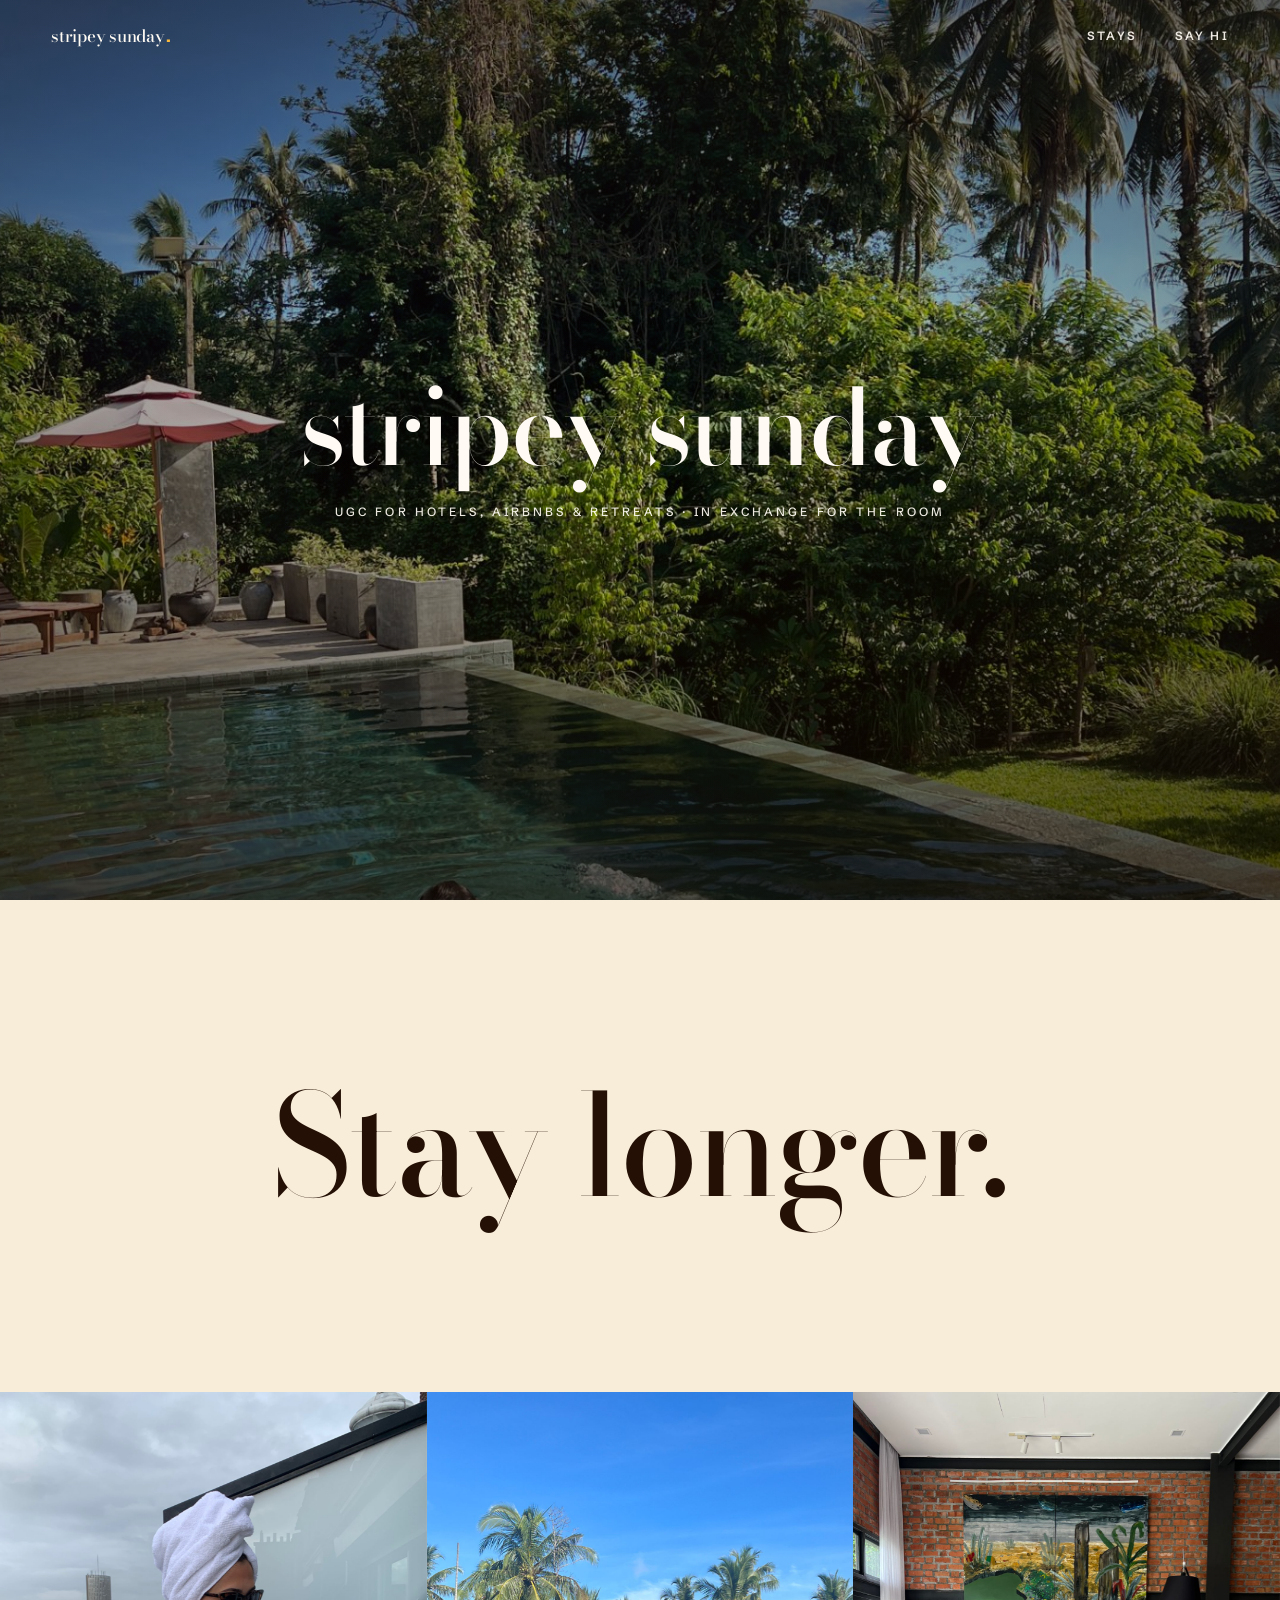
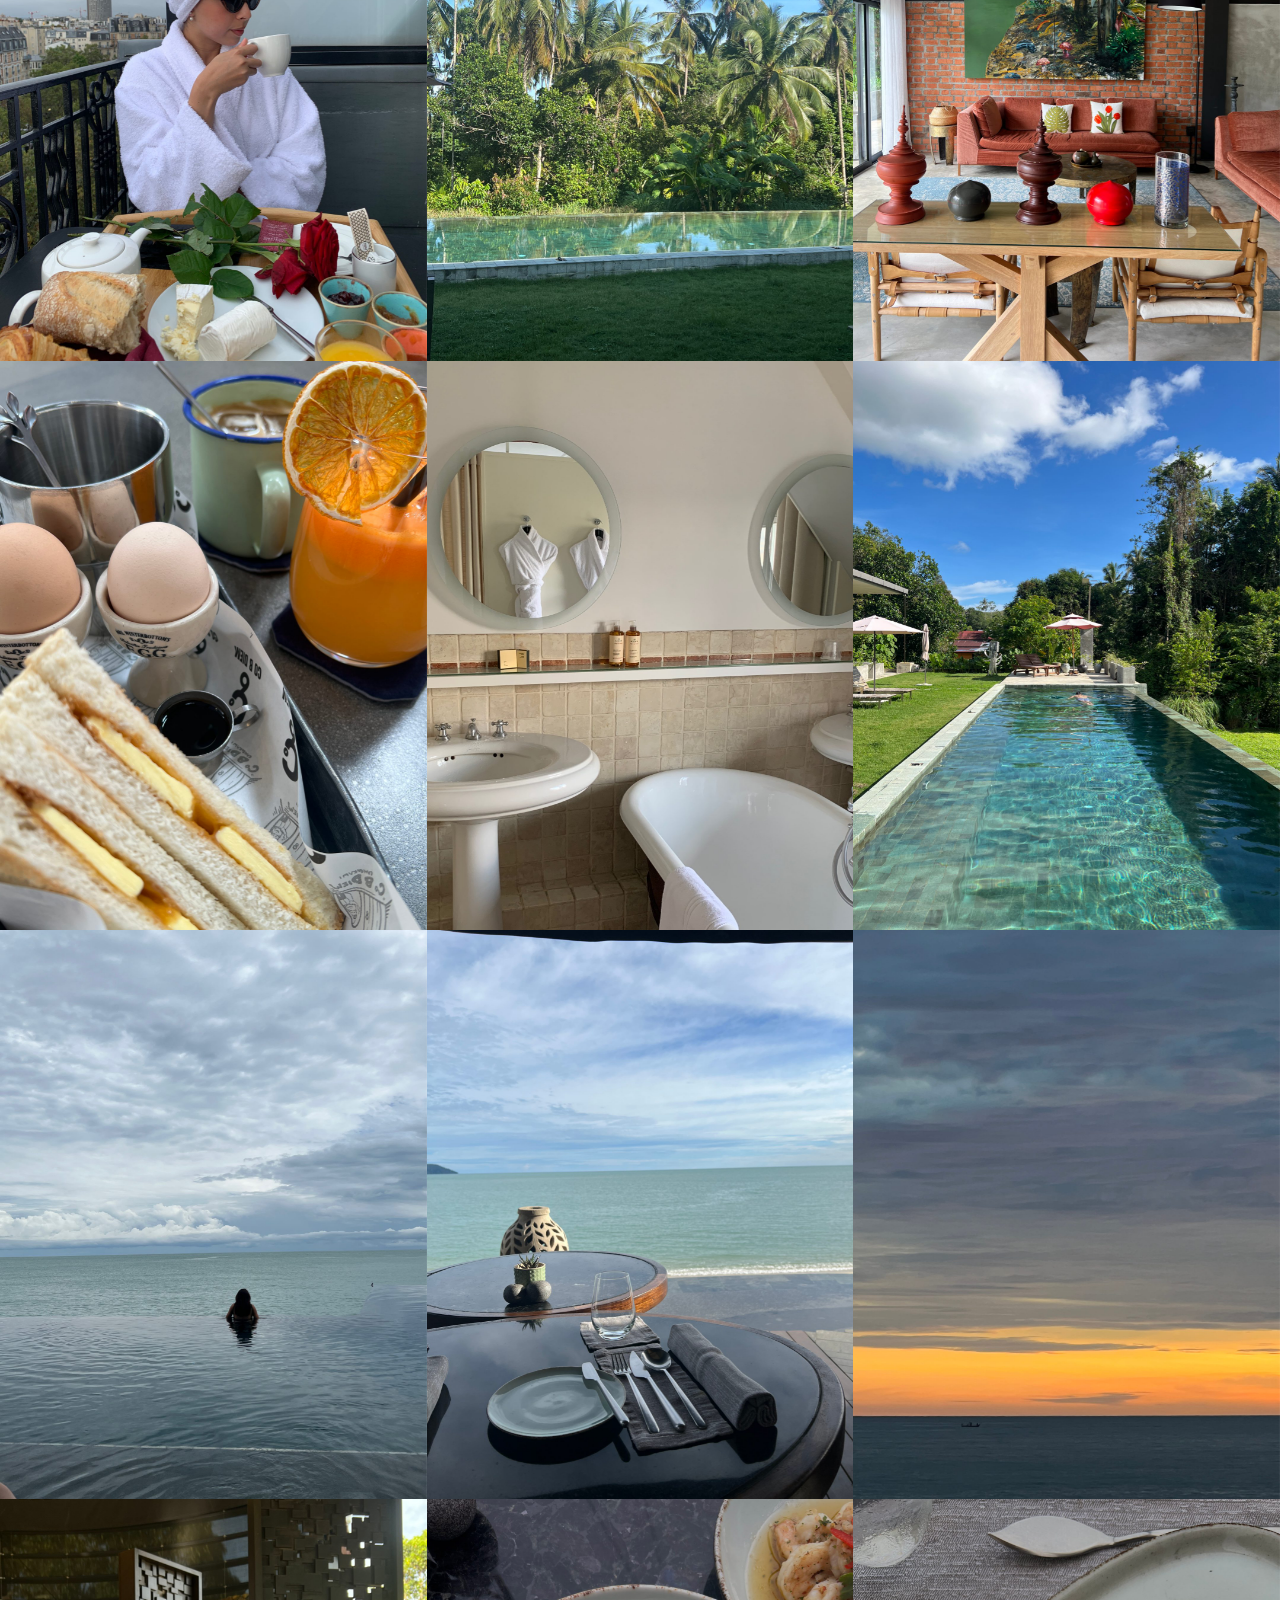
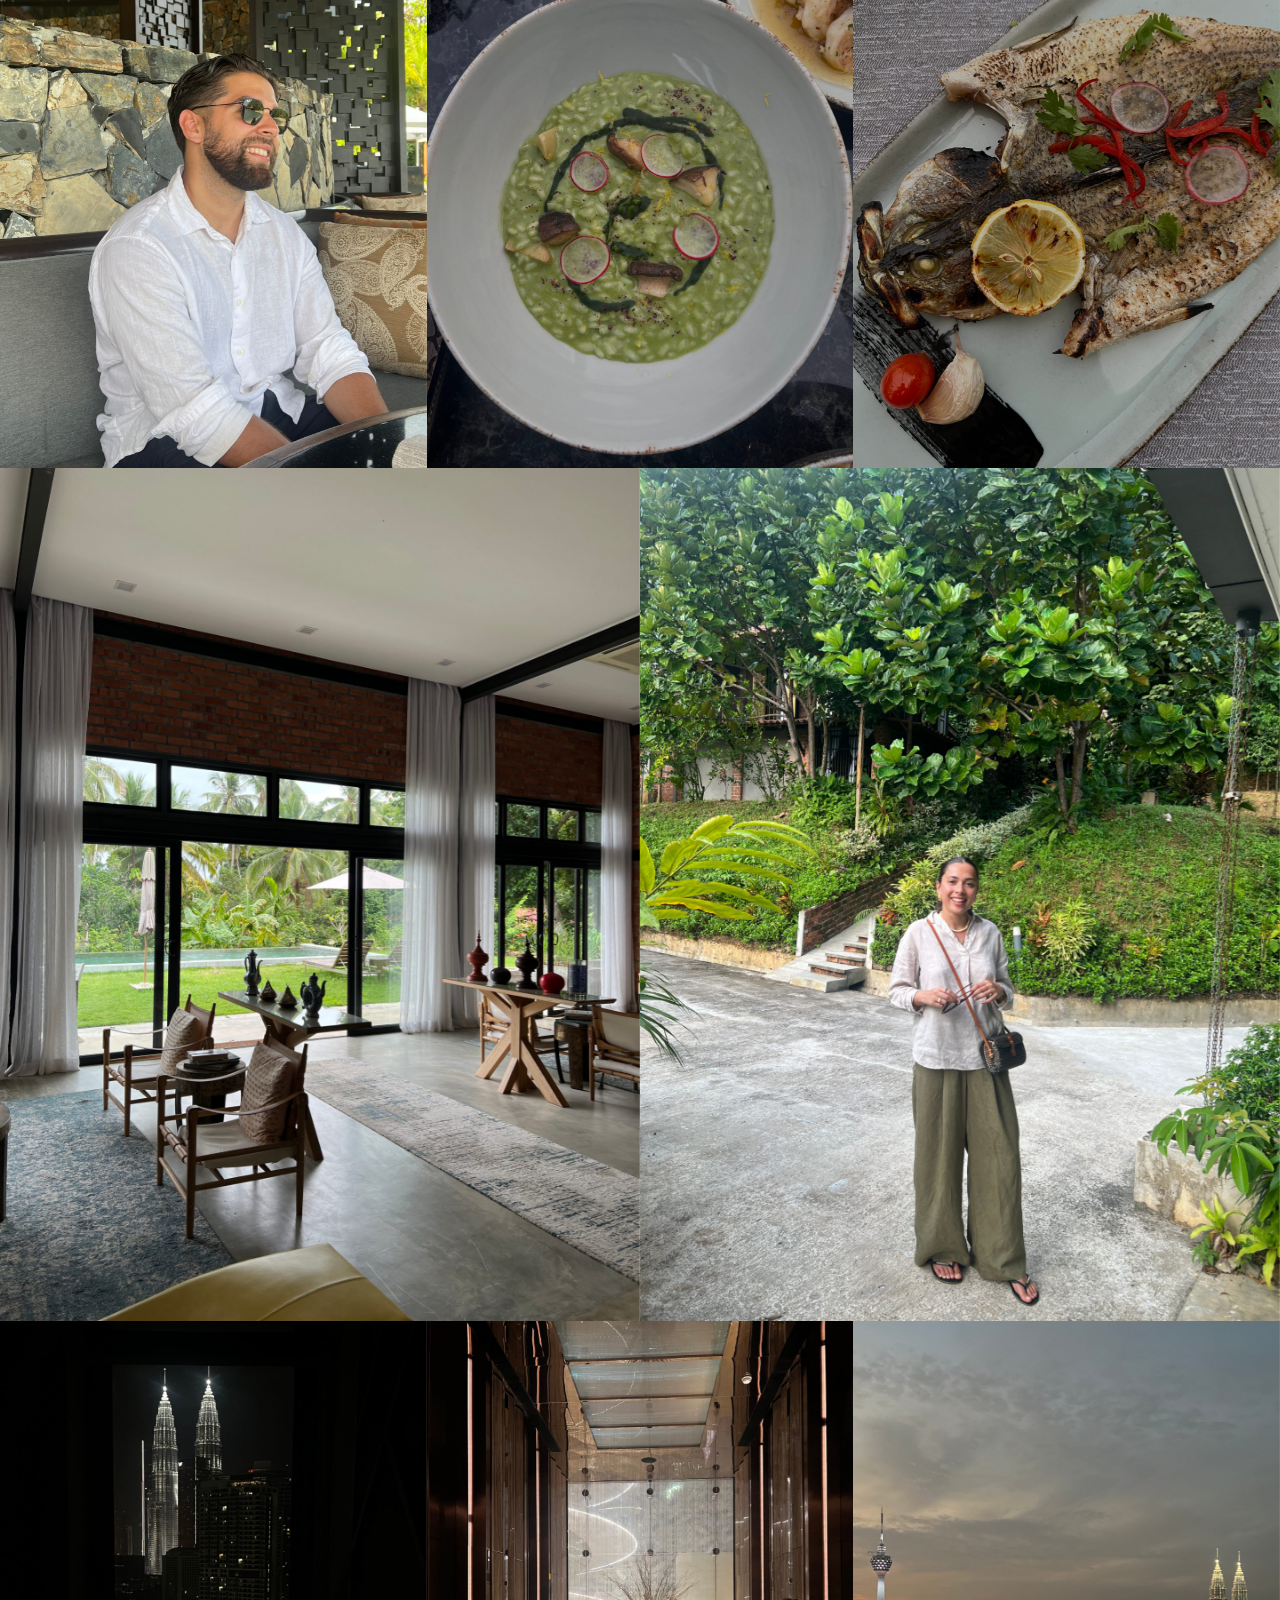
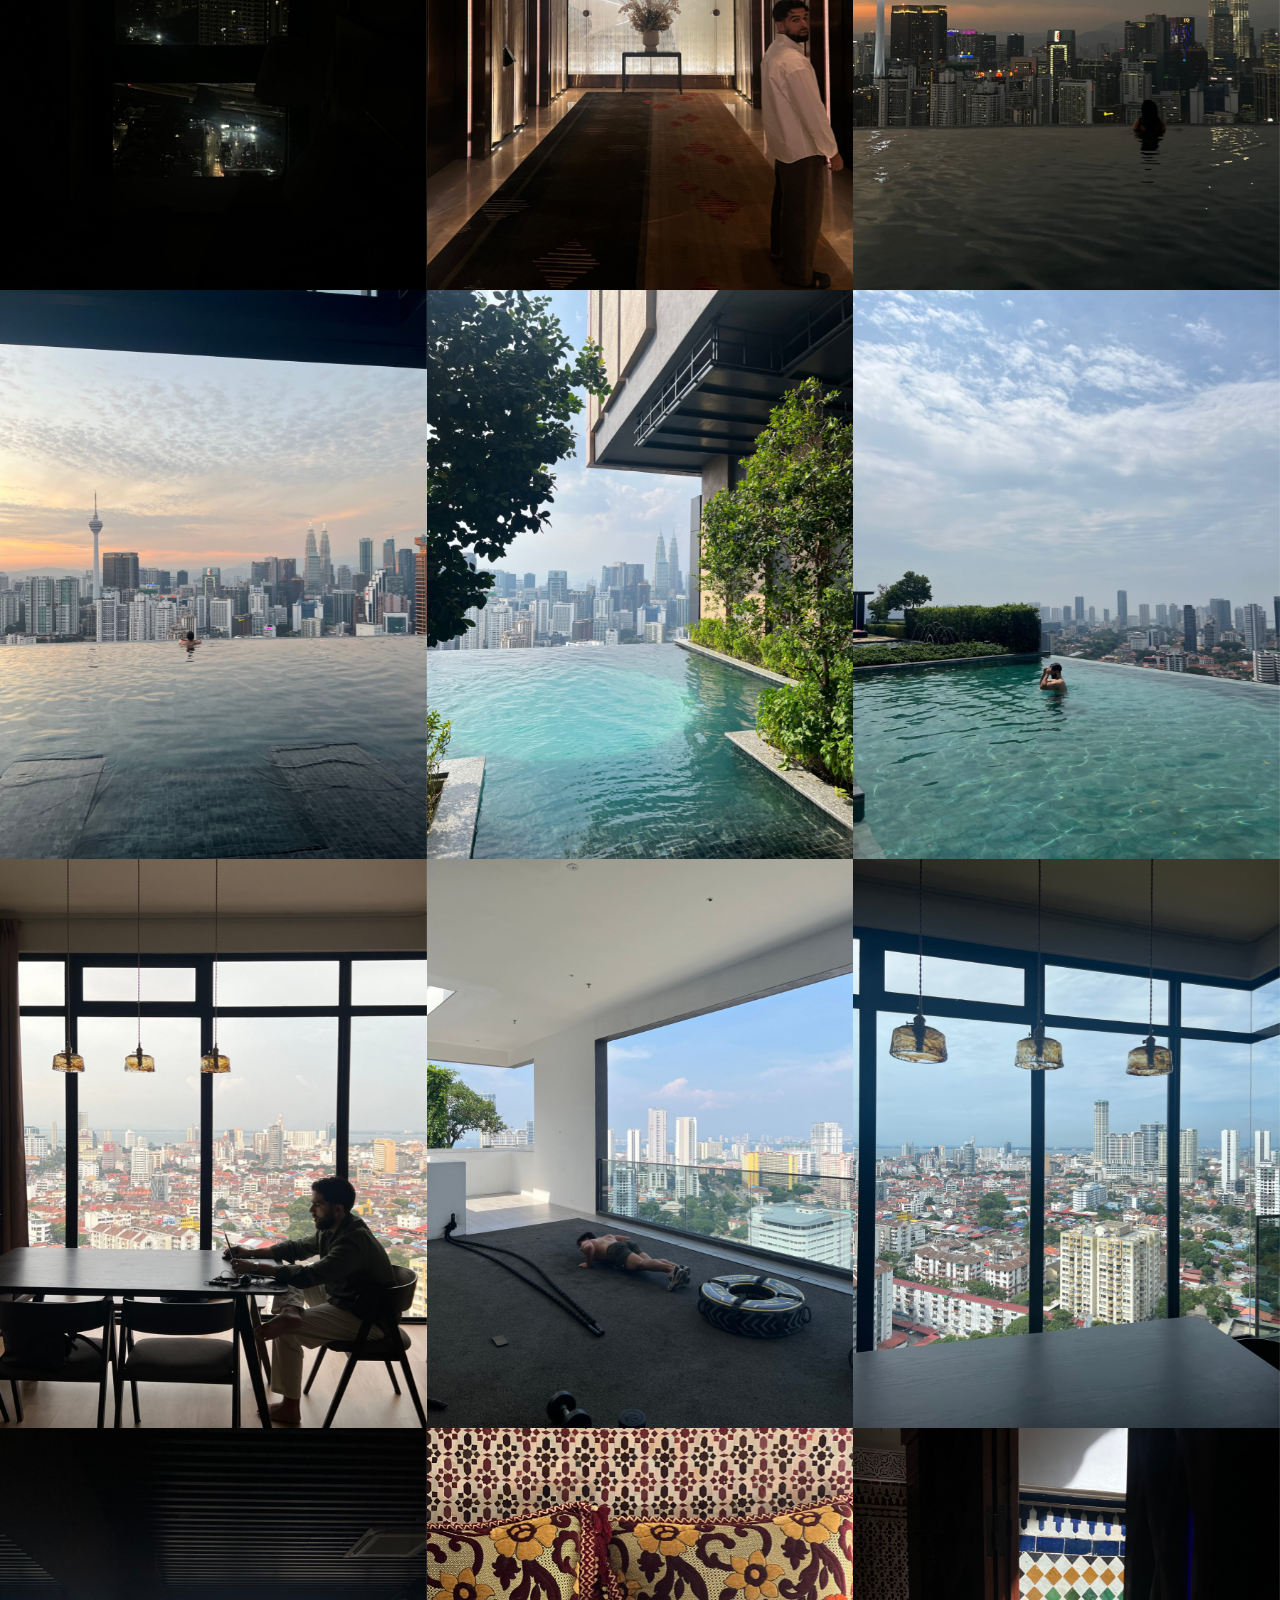
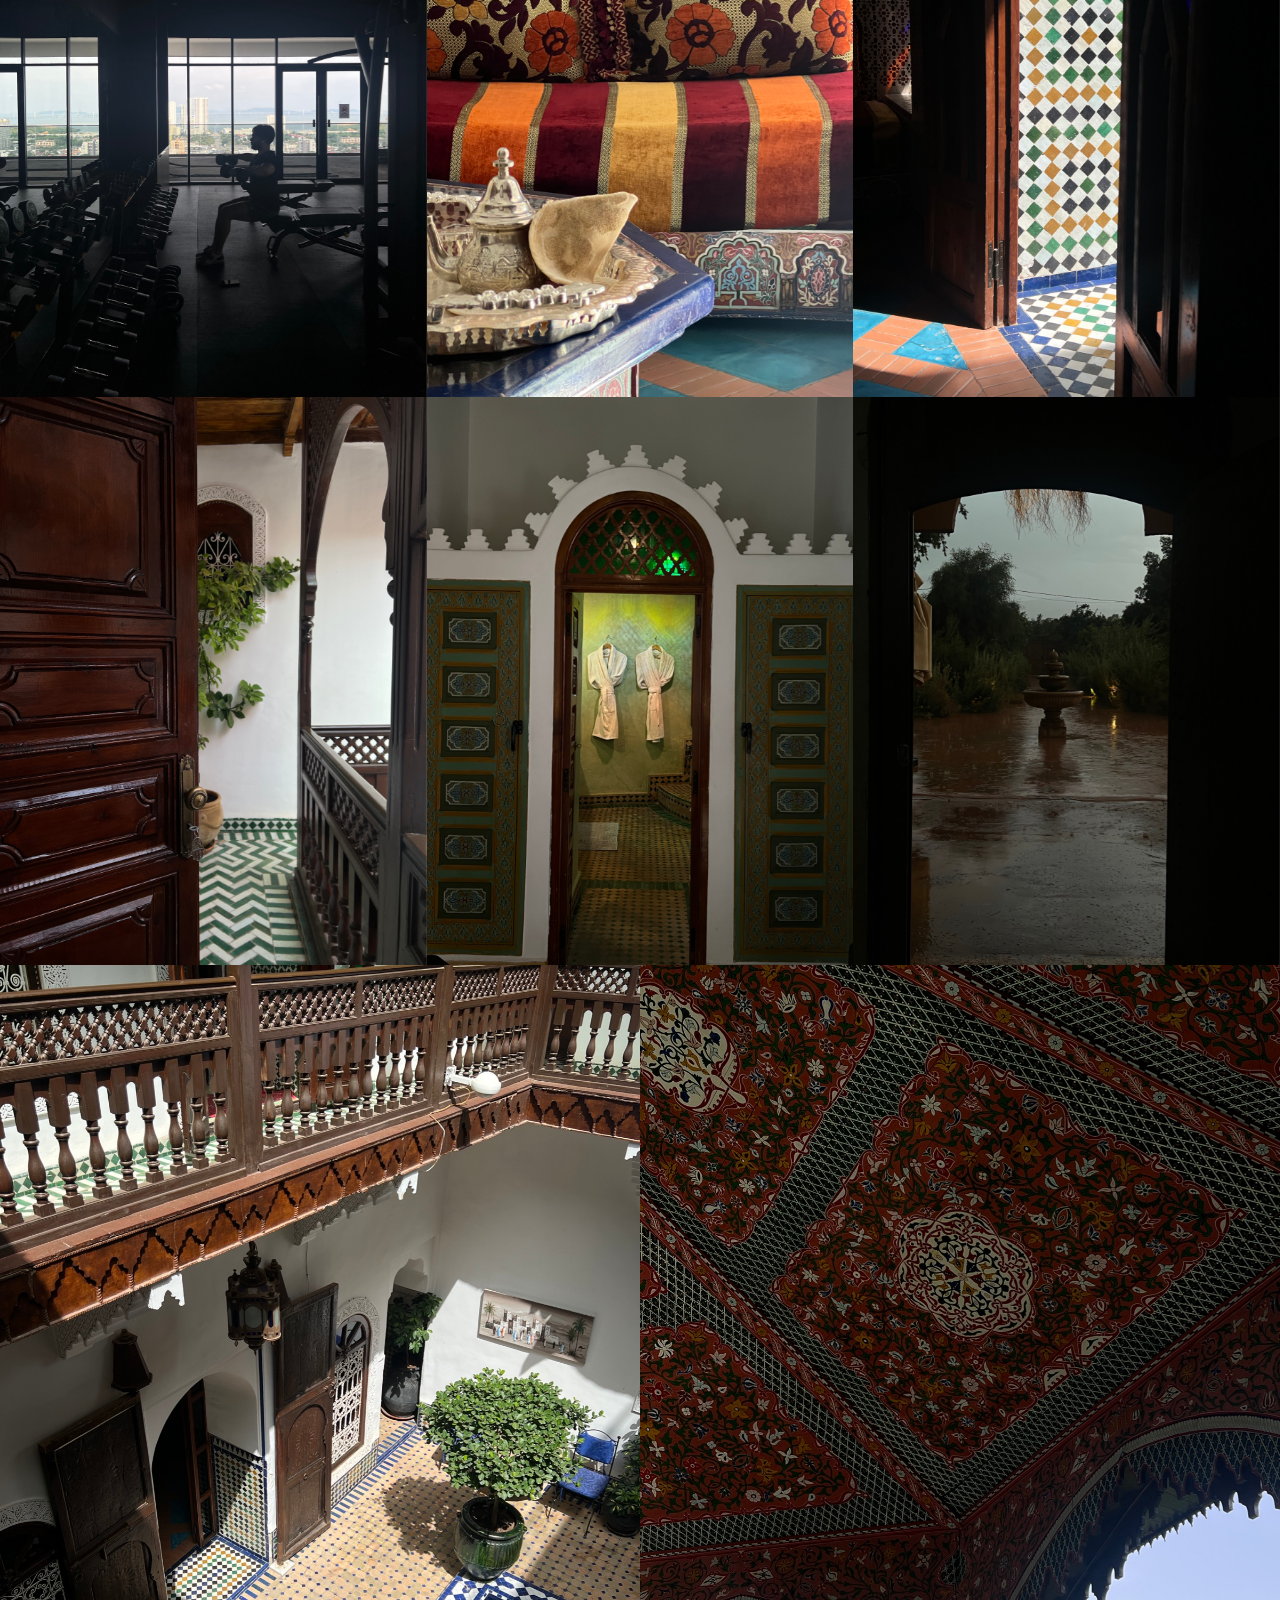
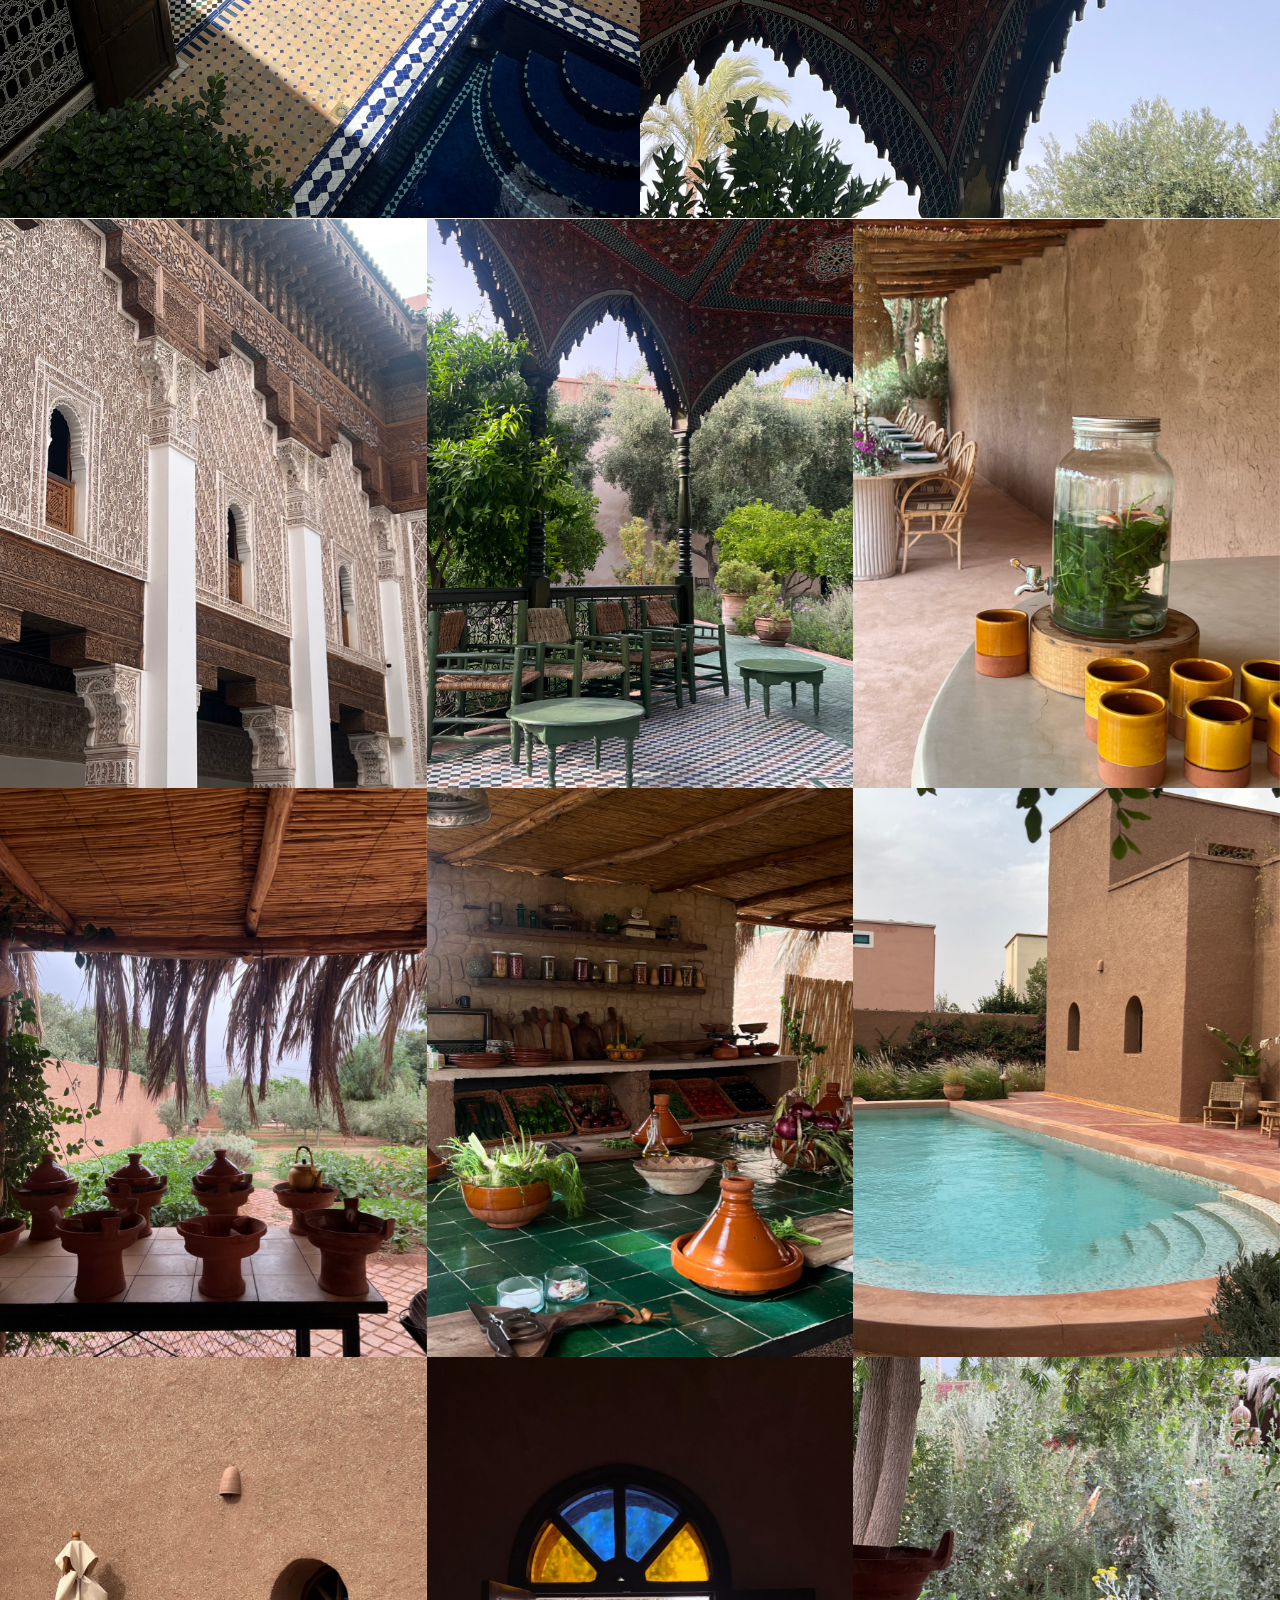
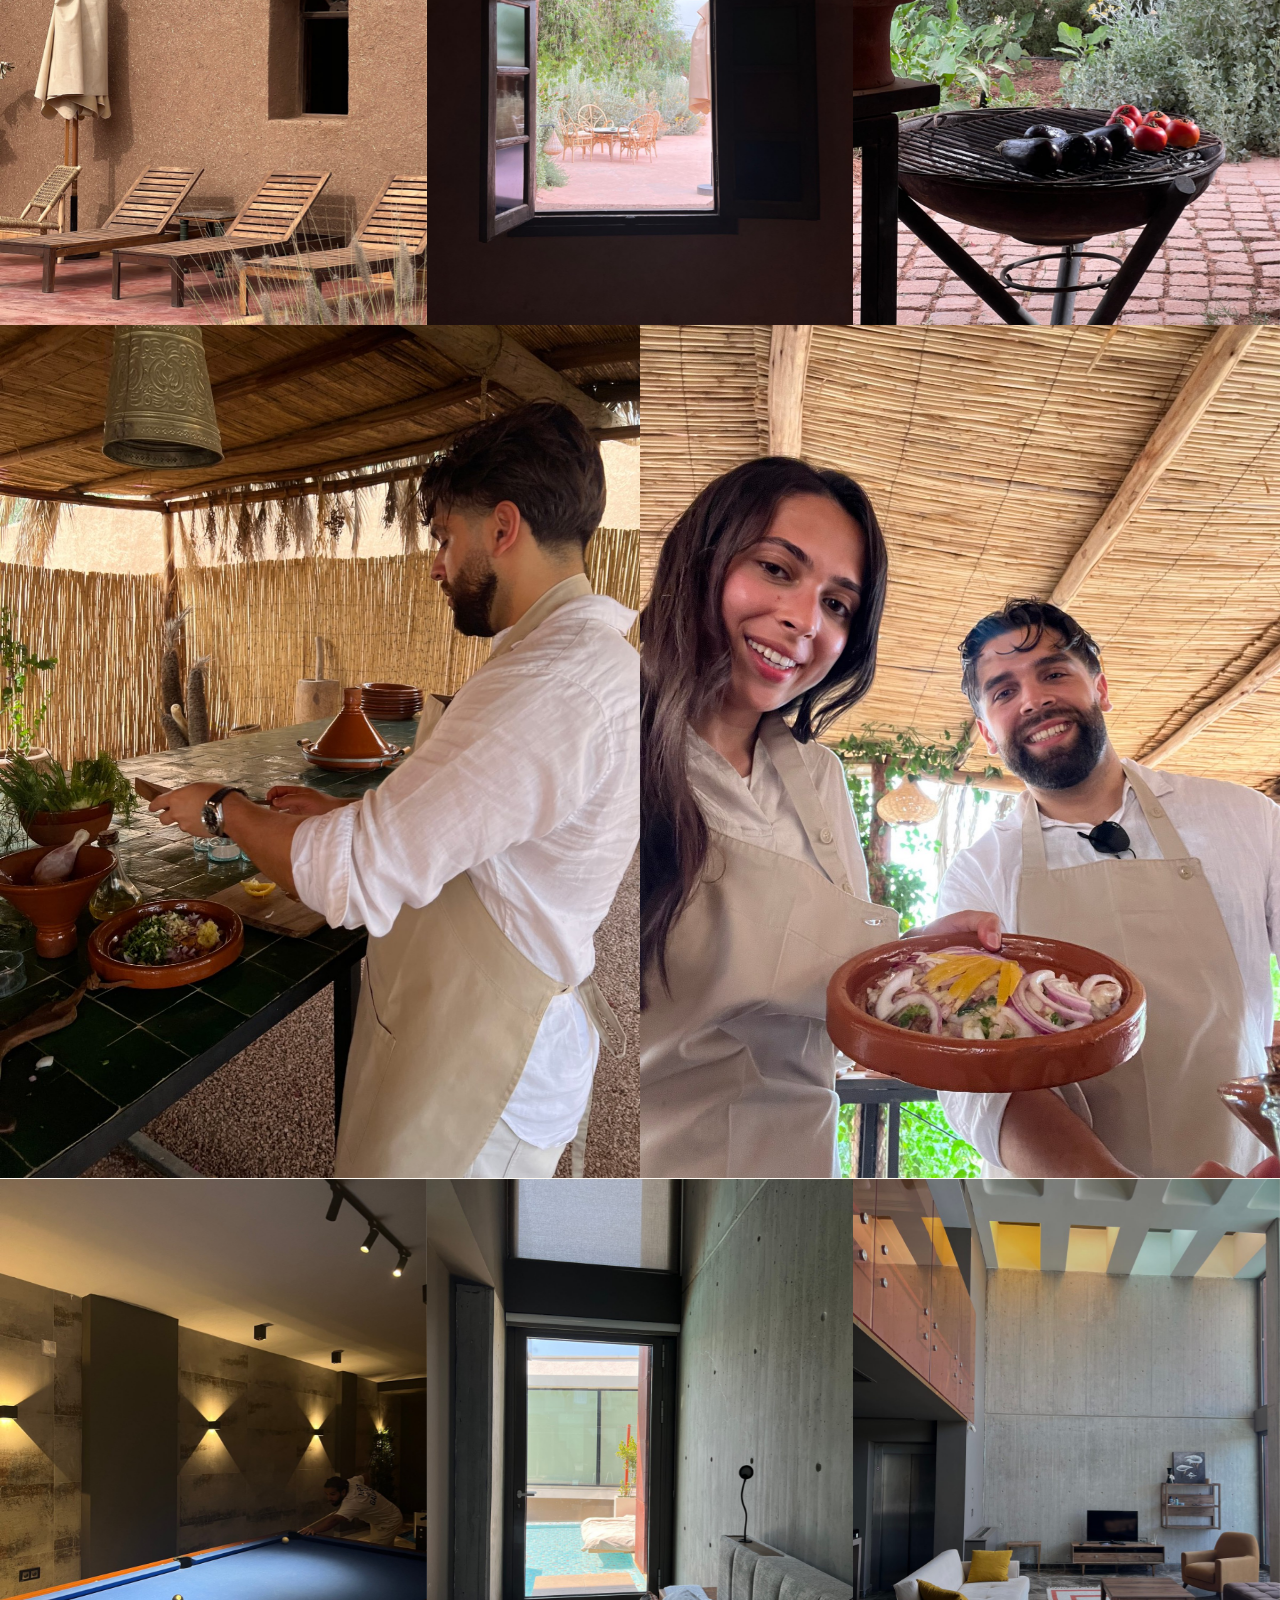
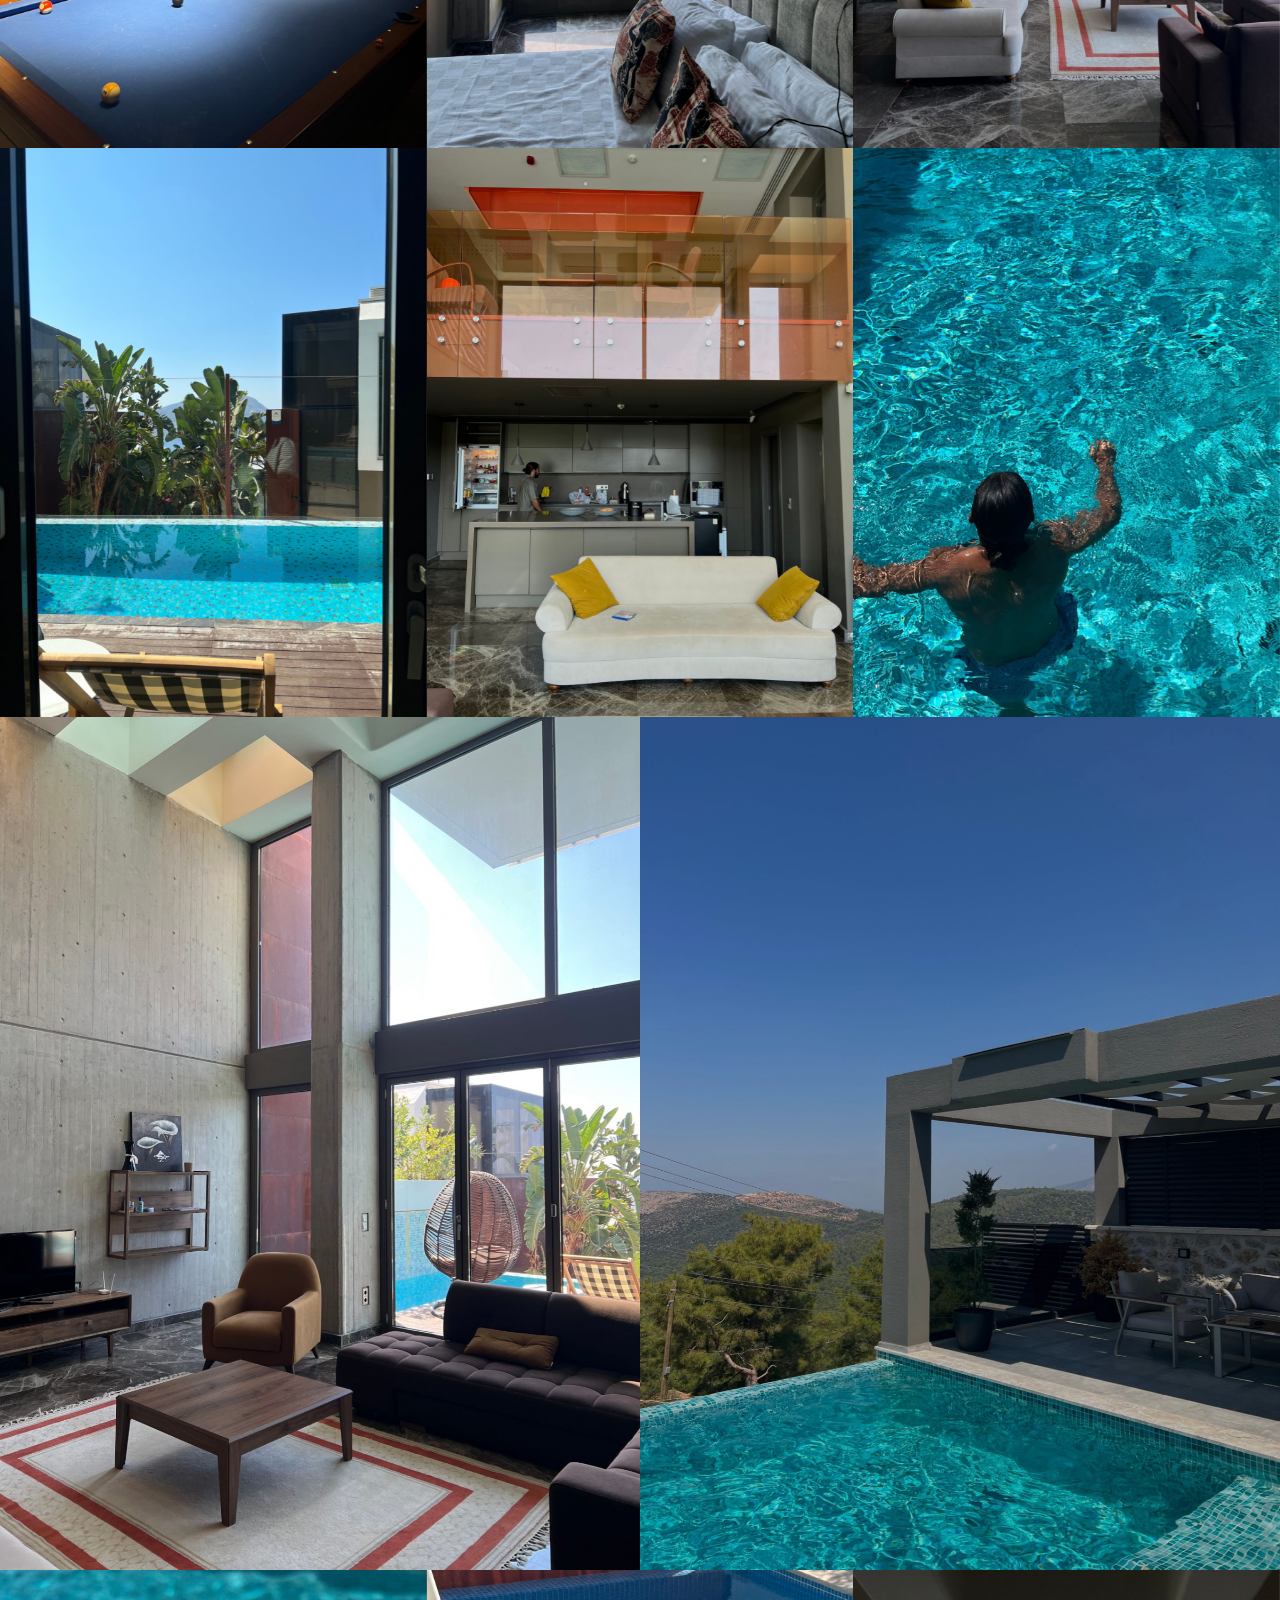
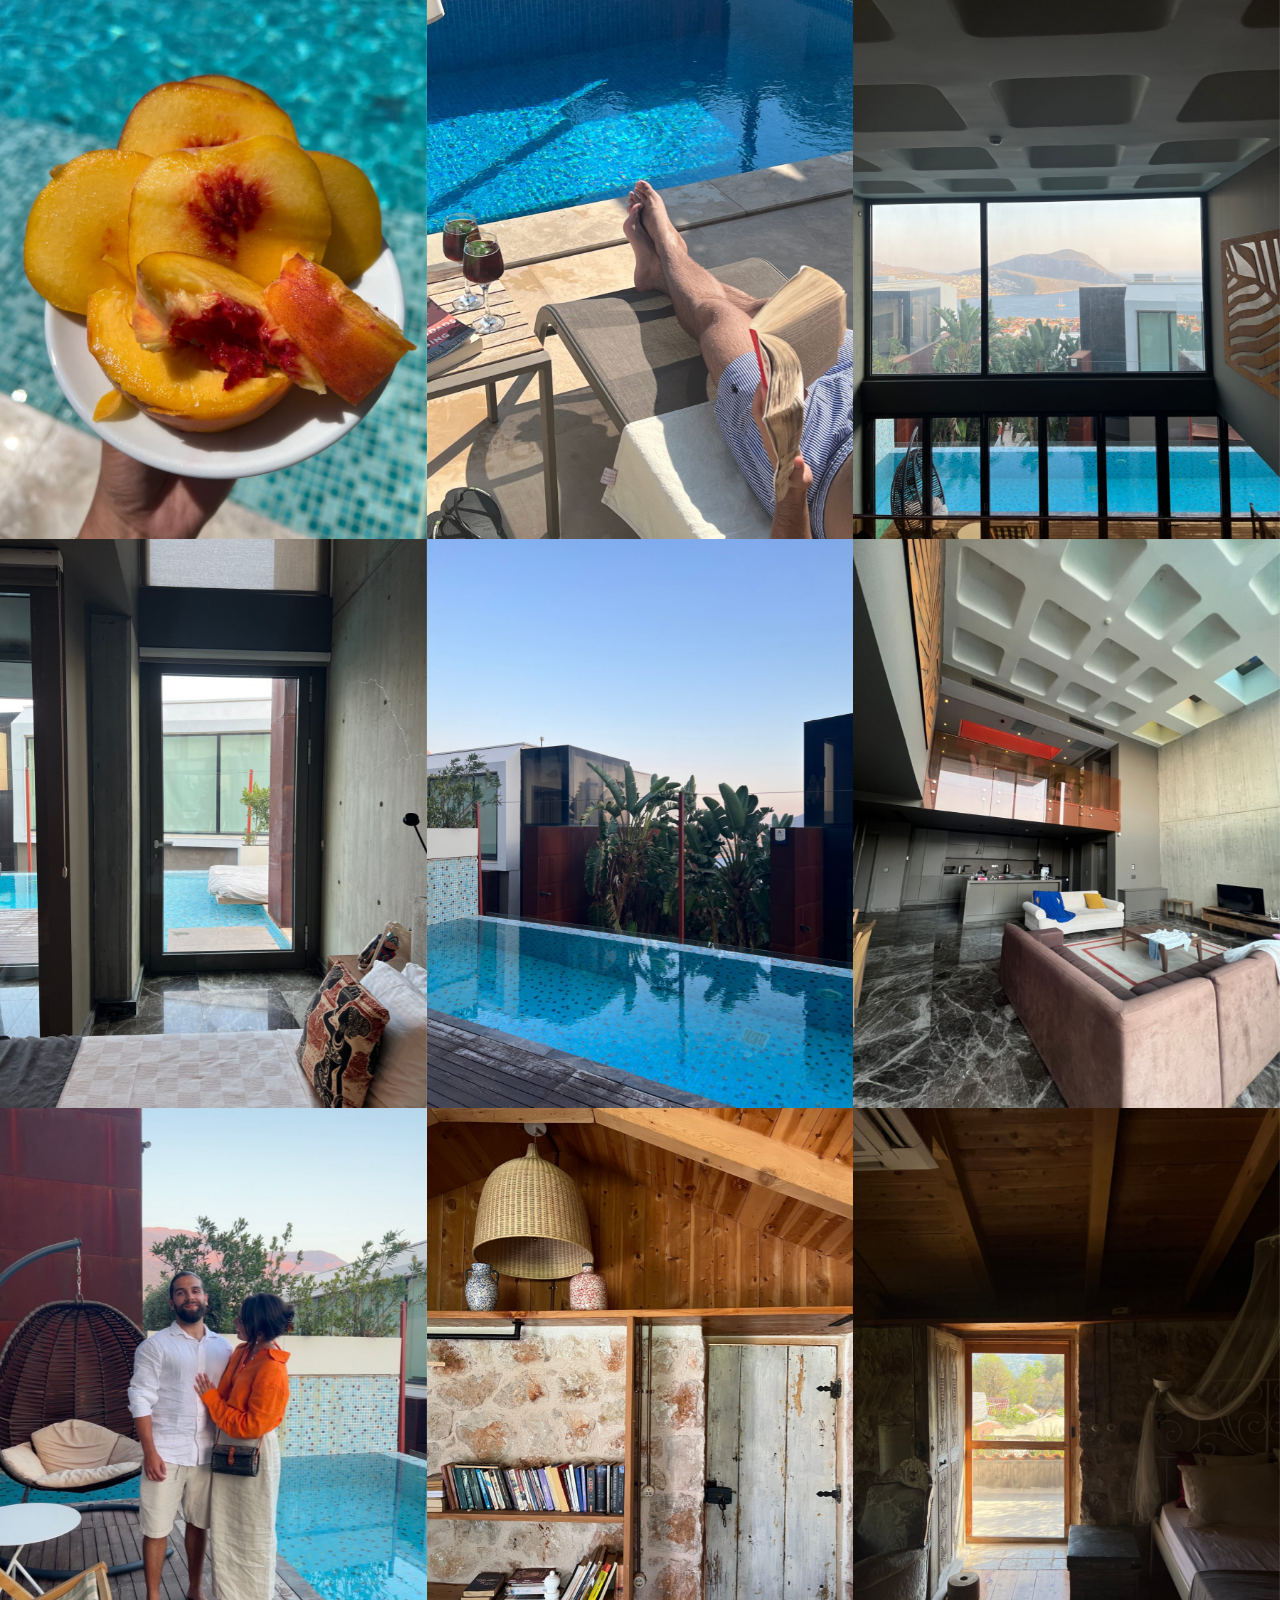
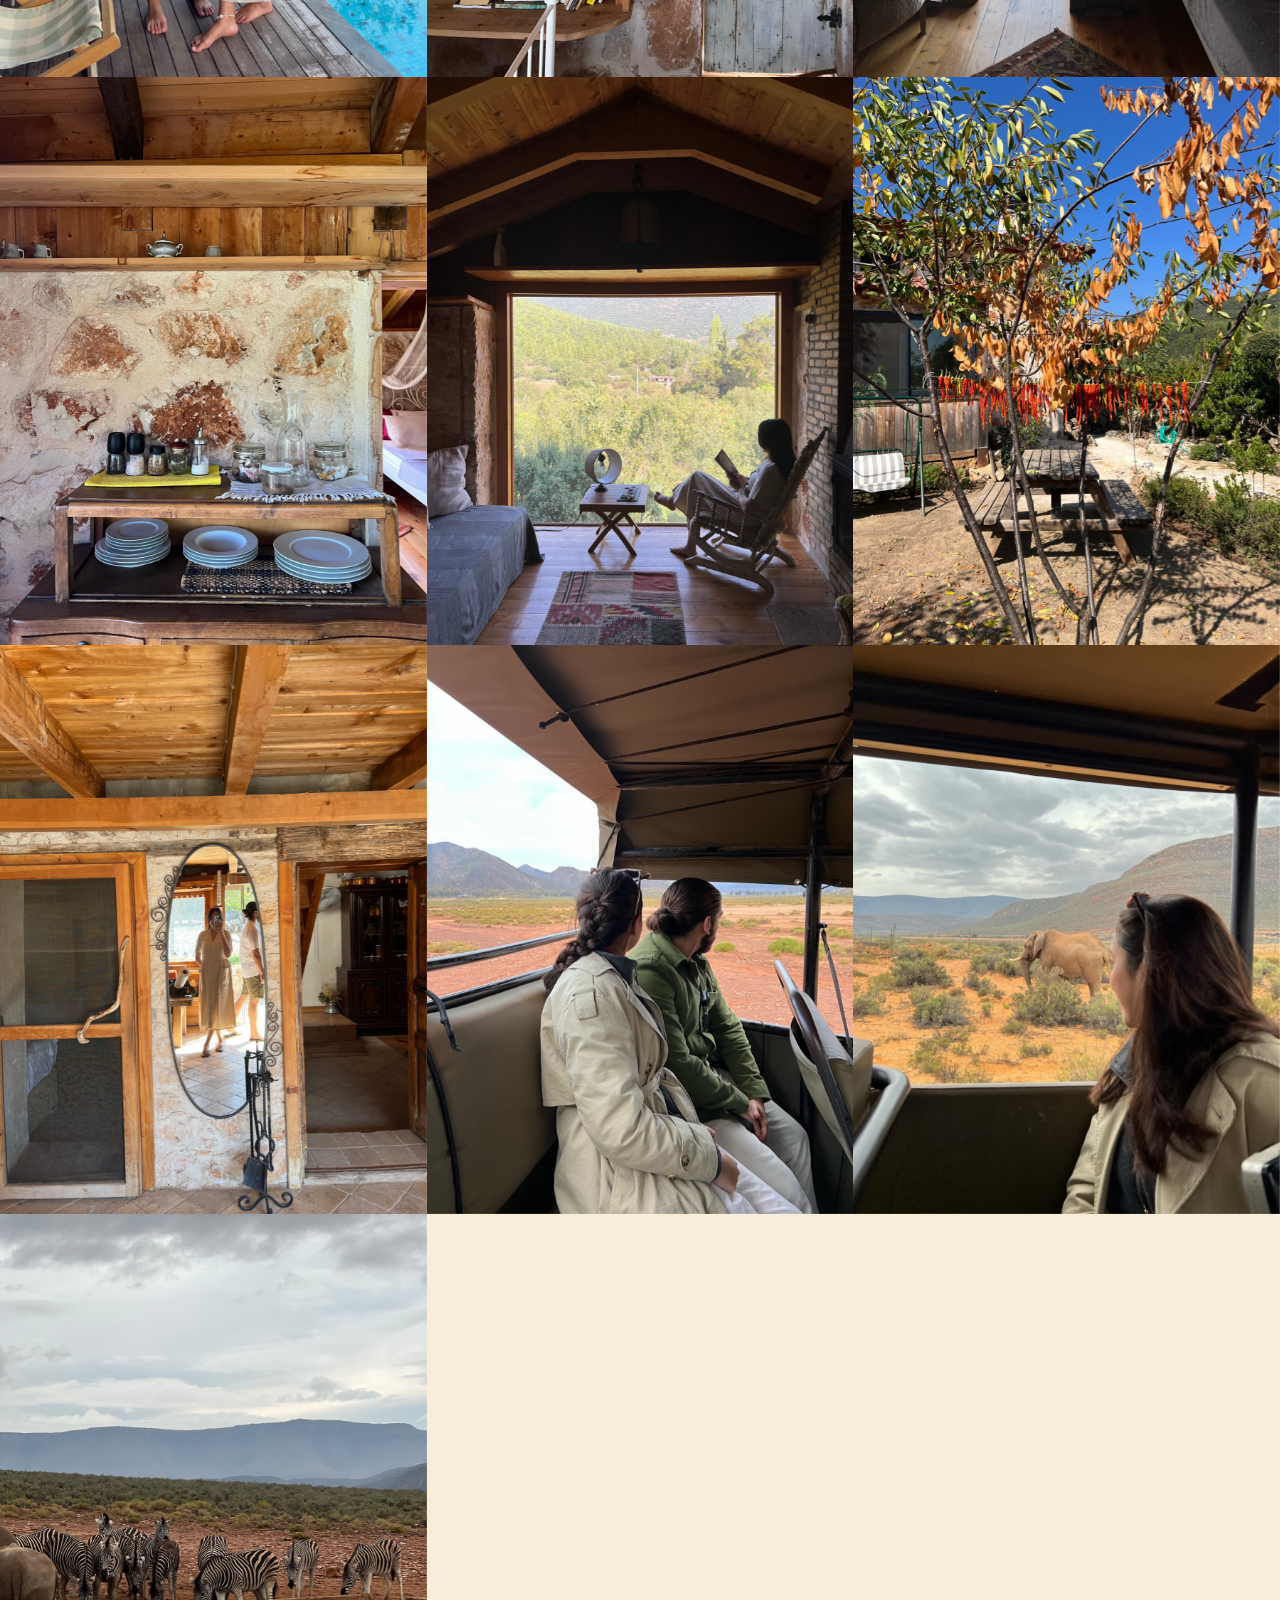
==== index.html @ 53d336e9 "Fix grid gaps: reorder mar-rain and ant-swim so featured pairs sit cleanly" ====
<!doctype html>
<html lang="en">
  <head>
    <meta charset="utf-8" />
    <meta name="viewport" content="width=device-width, initial-scale=1, viewport-fit=cover" />
    <title>stripey sunday — ugc for stays, in exchange for the room</title>
    <meta
      name="description"
      content="Stripey Sunday is a two-person content studio trading frames for stays. We travel slowly and photograph the places we sleep in — and a few of those properties have been kind enough to host us in exchange for the photos."
    />
    <meta name="theme-color" content="#f4e6c8" />

    <link rel="preconnect" href="https://fonts.googleapis.com" />
    <link rel="preconnect" href="https://fonts.gstatic.com" crossorigin />
    <link
      href="https://fonts.googleapis.com/css2?family=Bodoni+Moda:ital,opsz,wght@0,6..96,400..900;1,6..96,400..900&family=Big+Shoulders+Display:wght@700;800&family=Schibsted+Grotesk:wght@400;500;600;700&display=swap"
      rel="stylesheet"
    />

    <link rel="stylesheet" href="styles.css" />
  </head>
  <body>
    <!-- ─── Top navigation ─── -->
    <header class="nav" data-nav>
      <a class="nav__brand" href="#top" aria-label="stripey sunday — home">
        <span class="nav__mark">stripey sunday<span class="dot">.</span></span>
      </a>
      <nav class="nav__links" aria-label="Primary">
        <a href="#work">stays</a>
        <a href="#contact">say hi</a>
      </nav>
    </header>

    <!-- ─── Hero — full-bleed looping video, brand wordmark ─── -->
    <section class="hero" id="top">
      <video
        class="hero__image"
        src="assets/hero.mp4"
        autoplay
        muted
        loop
        playsinline
        preload="auto"
        poster="mockups/images/hero-source.jpg"
        aria-hidden="true"
      ></video>
      <div class="hero__veil" aria-hidden="true"></div>

      <div class="hero__inner">
        <h1 class="hero__wordmark">stripey sunday</h1>
        <p class="hero__tag">ugc for hotels, airbnbs &amp; retreats · in exchange for the room</p>
      </div>
    </section>

    <!-- ─── The statement — one bold line ─── -->
    <section class="statement" id="statement">
      <h2 class="statement__title">
        Stay longer.
      </h2>
    </section>

    <!-- ─── Stays — the photo grid (renders from photos.js) ─── -->
    <section class="work" id="work">
      <div class="grid" id="grid"><!-- populated by script.js from window.STRIPEY_PHOTOS --></div>
    </section>

    <!-- ─── Contact — the deep teal counterpoint ─── -->
    <section class="contact" id="contact">
      <div class="contact__inner">
        <p class="contact__word">stripey sunday<span class="dot">.</span></p>
        <a class="contact__email" href="mailto:hello@stripeysunday.studio">
          hello@stripeysunday.studio
        </a>
      </div>
    </section>

    <!-- ─── Footer ─── -->
    <footer class="foot">
      <div class="foot__inner">
        <span>stripey sunday <span class="dot">·</span> A small studio.</span>
        <span>© <span id="year">2025</span></span>
      </div>
    </footer>

    <script src="script.js?v=5" defer></script>
  </body>
</html>
---- styles.css ----
/* =========================================================================
   linger — ugc for hotels
   A sun-drenched, photo-led single page. Six elements, four colours.
   Palette: buttercream paper, soft cream, deep coral, mustard sun, warm ink.
   Type:   Pinyon Script (wordmark) · Big Shoulders Display (display) ·
           Schibsted Grotesk (UI).
   ========================================================================= */

*,
*::before,
*::after {
  box-sizing: border-box;
}

html {
  -webkit-text-size-adjust: 100%;
  -webkit-font-smoothing: antialiased;
  -moz-osx-font-smoothing: grayscale;
  scroll-behavior: smooth;
}

body {
  margin: 0;
  padding: 0;
  font-family: var(--sans);
  font-size: 16px;
  line-height: 1.55;
  color: var(--ink);
  background: var(--paper);
  text-rendering: optimizeLegibility;
  overflow-x: hidden;
}

img {
  display: block;
  max-width: 100%;
  height: auto;
}

a {
  color: inherit;
  text-decoration: none;
}

::selection {
  background: var(--coral);
  color: var(--cream);
}

/* ─── Tokens ─── */
:root {
  --paper:   oklch(95% 0.030 85);   /* buttercream page */
  --cream:   oklch(99% 0.010 85);   /* soft white */
  --coral:   oklch(63% 0.200 28);   /* deep coral — summer pop */
  --teal:    oklch(36% 0.075 205);   /* deep sea-teal — winter counterpoint */
  --sun:     oklch(82% 0.150 80);   /* mustard sun */
  --ink:     oklch(20% 0.040 50);   /* warm near-black */
  --ink-2:   oklch(42% 0.025 55);   /* soft body */
  --rule:    oklch(82% 0.030 75);   /* hairline */

  --brand:   "Bodoni Moda", "Bodoni 72", "Didot", "Times New Roman", serif;
  --display: "Big Shoulders Display", "Impact", "Haettenschweiler", sans-serif;
  --sans:    "Schibsted Grotesk", -apple-system, BlinkMacSystemFont, "Segoe UI", sans-serif;

  --gutter:  clamp(20px, 4vw, 56px);

  --ease-out:   cubic-bezier(0.22, 1, 0.36, 1);
  --ease-quint: cubic-bezier(0.83, 0, 0.17, 1);
}

/* ─── Nav ─── */
.nav {
  position: fixed;
  top: 0;
  left: 0;
  right: 0;
  z-index: 50;
  display: flex;
  align-items: center;
  justify-content: space-between;
  padding: 24px var(--gutter);
  color: var(--cream);
  transition: background 320ms var(--ease-out), padding 320ms var(--ease-out),
    color 320ms var(--ease-out);
}

.nav.is-condensed {
  background: var(--paper);
  color: var(--ink);
  padding: 16px var(--gutter);
}

.nav__mark {
  font-family: var(--brand);
  font-weight: 500;
  font-style: normal;
  font-size: 17px;
  line-height: 1;
  letter-spacing: -0.015em;
  color: var(--cream);
  transition: color 320ms var(--ease-out);
}

.nav__mark .dot {
  color: var(--sun);
  font-family: var(--display);
  font-weight: 800;
  font-size: 20px;
  margin-left: 1px;
}

.nav.is-condensed .nav__mark {
  color: var(--coral);
}

.nav__links {
  display: flex;
  align-items: center;
  gap: clamp(22px, 3vw, 38px);
}

.nav__links a {
  position: relative;
  font-size: 12px;
  font-weight: 600;
  letter-spacing: 0.18em;
  text-transform: uppercase;
  color: inherit;
  opacity: 0.92;
  transition: color 200ms var(--ease-out);
}

.nav__links a::after {
  content: "";
  position: absolute;
  left: 0;
  right: 0;
  bottom: -6px;
  height: 2px;
  background: currentColor;
  transform: scaleX(0);
  transform-origin: left center;
  transition: transform 320ms var(--ease-quint);
}

.nav__links a:hover {
  color: var(--coral);
}

.nav.is-condensed .nav__links a:hover {
  color: var(--coral);
}

.nav__links a:hover::after {
  transform: scaleX(1);
}

/* ─── Hero ─── */
.hero {
  position: relative;
  height: 100vh;
  min-height: 600px;
  max-height: 1000px;
  overflow: hidden;
  display: flex;
  align-items: center;
  justify-content: center;
  color: var(--cream);
}

.hero__image {
  position: absolute;
  inset: 0;
  width: 100%;
  height: 100%;
  object-fit: cover;
  object-position: center;
  transform: scale(1.04);
  transition: transform 1800ms var(--ease-quint);
}

.hero.is-loaded .hero__image {
  transform: scale(1);
}

.hero__veil {
  position: absolute;
  inset: 0;
  background:
    radial-gradient(ellipse at 50% 50%, transparent 0%, rgba(20, 8, 0, 0.45) 95%),
    linear-gradient(180deg, rgba(20, 8, 0, 0.32) 0%, rgba(20, 8, 0, 0.10) 35%, rgba(20, 8, 0, 0.55) 100%);
}

.hero__inner {
  position: relative;
  z-index: 2;
  text-align: center;
  padding: 0 var(--gutter);
  animation: hero-in 1100ms var(--ease-quint) 100ms both;
}

.hero__wordmark {
  margin: 0;
  font-family: var(--brand);
  font-weight: 500;
  font-style: normal;
  font-size: clamp(44px, 8.2vw, 140px);
  line-height: 0.95;
  letter-spacing: -0.02em;
  color: var(--cream);
  text-shadow: 0 4px 50px rgba(20, 8, 0, 0.4);
}

.hero__tag {
  margin: clamp(16px, 2vw, 28px) 0 0;
  font-size: 12px;
  font-weight: 500;
  letter-spacing: 0.26em;
  text-transform: uppercase;
  color: var(--cream);
  opacity: 0.92;
}

@keyframes hero-in {
  0%   { opacity: 0; transform: translateY(24px); }
  100% { opacity: 1; transform: translateY(0); }
}

/* ─── Statement — one bold line ─── */
.statement {
  background: var(--paper);
  padding: clamp(96px, 14vw, 200px) var(--gutter);
  text-align: center;
}

.statement__title {
  margin: 0;
  font-family: var(--brand);
  font-weight: 500;
  font-style: normal;
  font-size: clamp(56px, 11vw, 160px);
  line-height: 0.95;
  letter-spacing: -0.02em;
  color: var(--ink);
}

/* ─── Photo grid ─── */
.work {
  background: var(--paper);
  padding: 0 0 clamp(80px, 10vw, 140px);
}

.grid {
  display: grid;
  grid-template-columns: repeat(6, 1fr);
  gap: 0;
  width: 100%;
}

.grid__item {
  position: relative;
  margin: 0;
  overflow: hidden;
  grid-column: span 2;            /* 3 items per row */
  aspect-ratio: 3 / 4;
  background: var(--cream);
  opacity: 0;
  transform: translateY(20px);
  transition: opacity 800ms var(--ease-out), transform 800ms var(--ease-out);
}

.grid__item--feature {
  grid-column: span 3;            /* 2 items per row, full-width pair */
  aspect-ratio: 3 / 4;
}

.grid__item.is-in {
  opacity: 1;
  transform: translateY(0);
}

.grid__item img {
  width: 100%;
  height: 100%;
  object-fit: cover;
  transition: transform 1200ms var(--ease-quint);
  will-change: transform;
}

.grid__item:hover img {
  transform: scale(1.05);
}

.grid__item figcaption {
  position: absolute;
  inset: 0;
  z-index: 2;
  display: flex;
  flex-direction: column;
  justify-content: flex-end;
  padding: 22px;
  background: linear-gradient(180deg, transparent 45%, rgba(20, 8, 0, 0.72) 100%);
  color: var(--cream);
  opacity: 0;
  transform: translateY(8px);
  transition: opacity 320ms var(--ease-out), transform 320ms var(--ease-out);
}

.grid__item:hover figcaption,
.grid__item:focus-within figcaption {
  opacity: 1;
  transform: translateY(0);
}

.cap-name {
  font-family: var(--display);
  font-weight: 800;
  font-size: clamp(18px, 1.6vw, 24px);
  line-height: 1;
  text-transform: uppercase;
  letter-spacing: -0.01em;
  margin-bottom: 4px;
}

.cap-meta {
  font-size: 11px;
  font-weight: 500;
  letter-spacing: 0.1em;
  opacity: 0.88;
}

/* ─── Contact — the deep teal counterpoint ─── */
.contact {
  background: var(--teal);
  color: var(--cream);
  padding: clamp(80px, 11vw, 140px) var(--gutter);
  text-align: center;
}

.contact__inner {
  max-width: var(--max, 1100px);
  margin: 0 auto;
  display: flex;
  flex-direction: column;
  align-items: center;
  gap: clamp(16px, 2.4vw, 32px);
}

.contact__word {
  margin: 0;
  font-family: var(--brand);
  font-weight: 500;
  font-style: normal;
  font-size: clamp(36px, 6.5vw, 100px);
  line-height: 0.95;
  color: var(--sun);
  letter-spacing: -0.02em;
}

.contact__word .dot {
  color: var(--cream);
  font-family: var(--display);
  font-weight: 800;
  font-size: 0.32em;
  vertical-align: 0.45em;
  margin-left: 2px;
}

.contact__email {
  font-family: var(--brand);
  font-weight: 400;
  font-style: normal;
  font-size: clamp(18px, 2.2vw, 32px);
  line-height: 1;
  letter-spacing: -0.005em;
  color: var(--cream);
  border-bottom: 1px solid rgba(245, 230, 200, 0.5);
  padding-bottom: 6px;
  transition: color 220ms var(--ease-out), border-color 220ms var(--ease-out);
}

.contact__email:hover {
  color: var(--sun);
  border-bottom-color: var(--sun);
  background: rgba(245, 230, 200, 0.08);
}

/* ─── Footer ─── */
.foot {
  background: var(--ink);
  color: var(--cream);
  padding: 28px var(--gutter);
}

.foot__inner {
  max-width: var(--max, 1440px);
  margin: 0 auto;
  display: flex;
  align-items: center;
  justify-content: space-between;
  gap: 16px;
  font-size: 11px;
  font-weight: 500;
  letter-spacing: 0.18em;
  text-transform: uppercase;
  opacity: 0.6;
}

.foot__inner .dot {
  color: var(--coral);
  margin: 0 6px;
}

/* ─── Responsive ─── */
@media (max-width: 900px) {
  .grid { grid-template-columns: repeat(4, 1fr); }
  .grid__item,
  .grid__item--feature { grid-column: span 2; }   /* 2 per row, equal */
}

@media (max-width: 480px) {
  .grid { grid-template-columns: repeat(2, 1fr); }
  .grid__item { grid-column: span 1; }             /* 1 per row */
  .grid__item--feature { grid-column: span 2; aspect-ratio: 1 / 1; }  /* square pair */
}

@media (max-width: 600px) {
  .nav { padding: 18px 20px; }
  .nav.is-condensed { padding: 14px 20px; }
  .nav__mark { font-size: 15px; }
  .nav__links { gap: 18px; }
  .nav__links a { font-size: 11px; letter-spacing: 0.16em; }

  .hero { min-height: 560px; }
  .hero__inner { padding: 0 20px; }
  .hero__tag { font-size: 10.5px; letter-spacing: 0.2em; }

  .statement { padding: 80px 20px; }
  .work { padding-bottom: 64px; }

  .grid__item figcaption { padding: 16px; }

  .contact { padding: 80px 20px; }

  .foot__inner { flex-direction: column; gap: 6px; text-align: center; }
}

/* ─── Reduced motion ─── */
@media (prefers-reduced-motion: reduce) {
  *,
  *::before,
  *::after {
    animation-duration: 0.01ms !important;
    transition-duration: 0.01ms !important;
    scroll-behavior: auto !important;
  }
  .hero__image { transform: none !important; }
  .grid__item { opacity: 1; transform: none; }
}
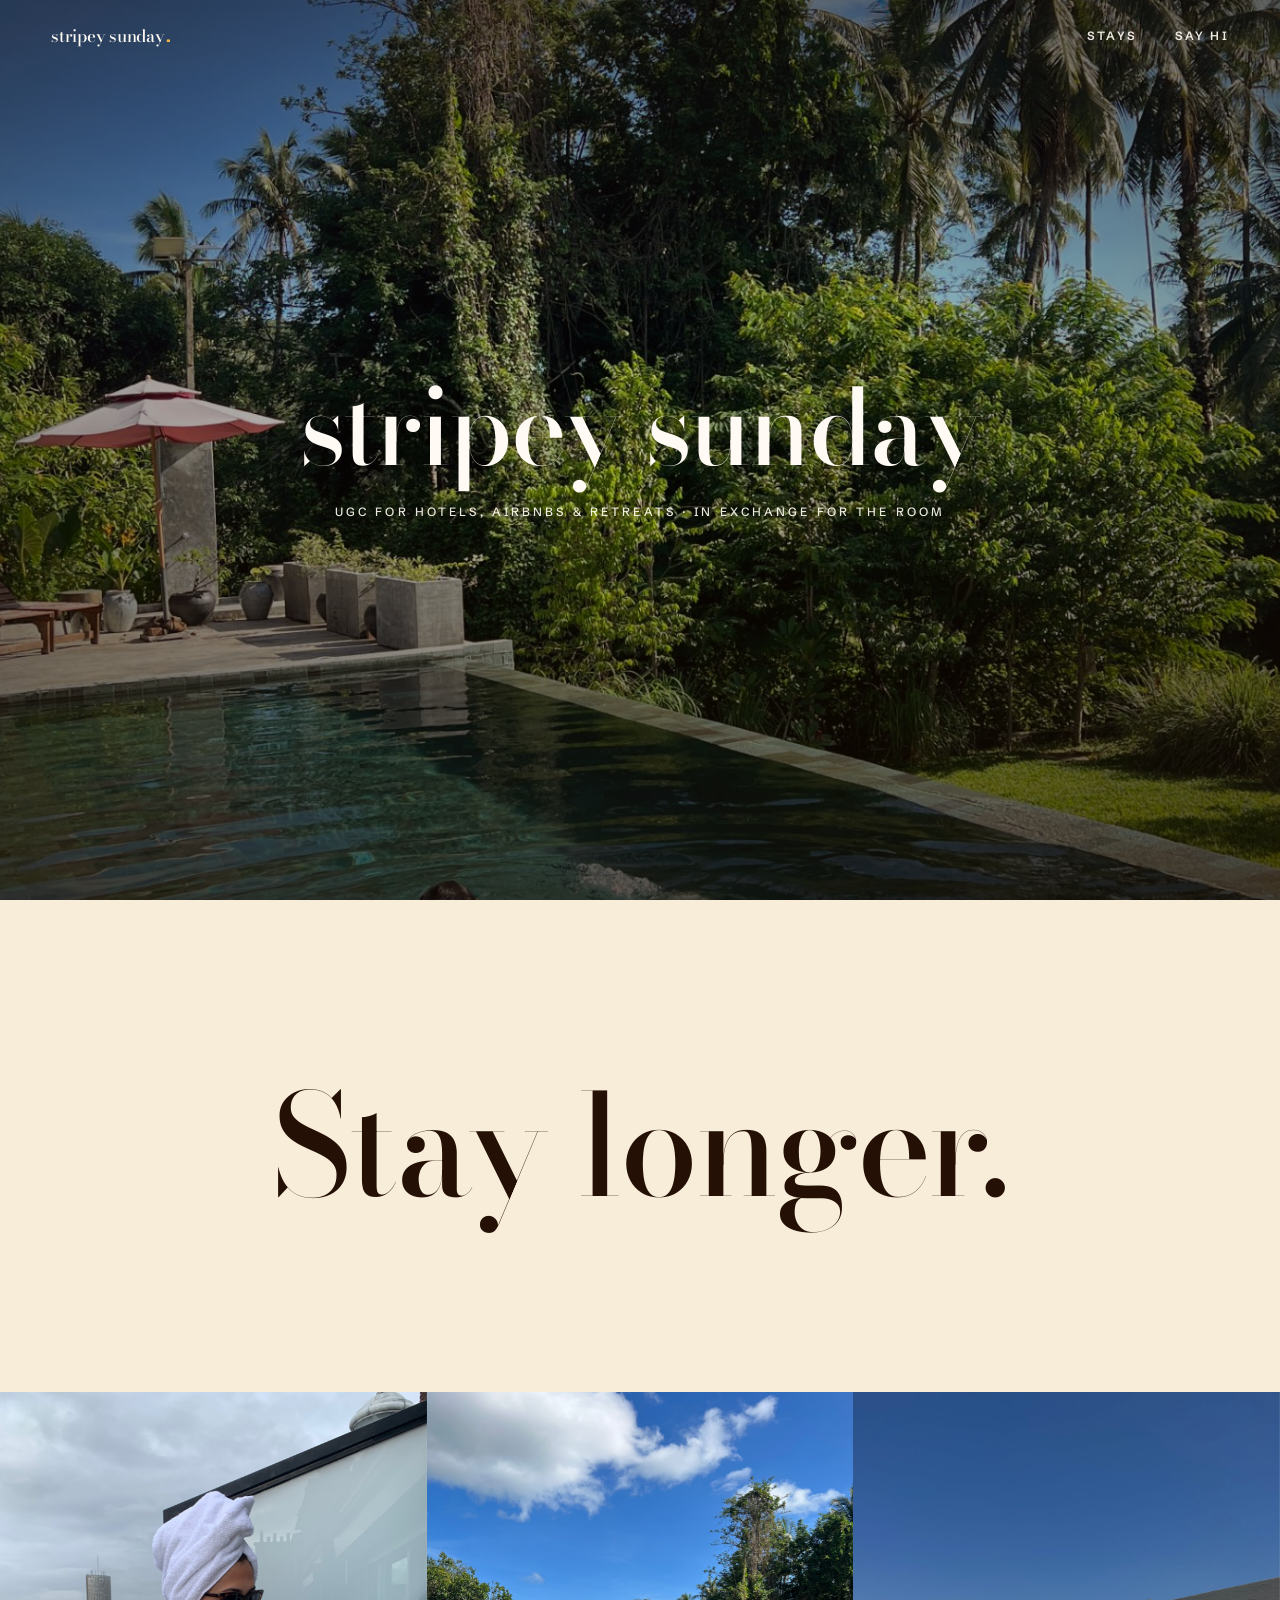
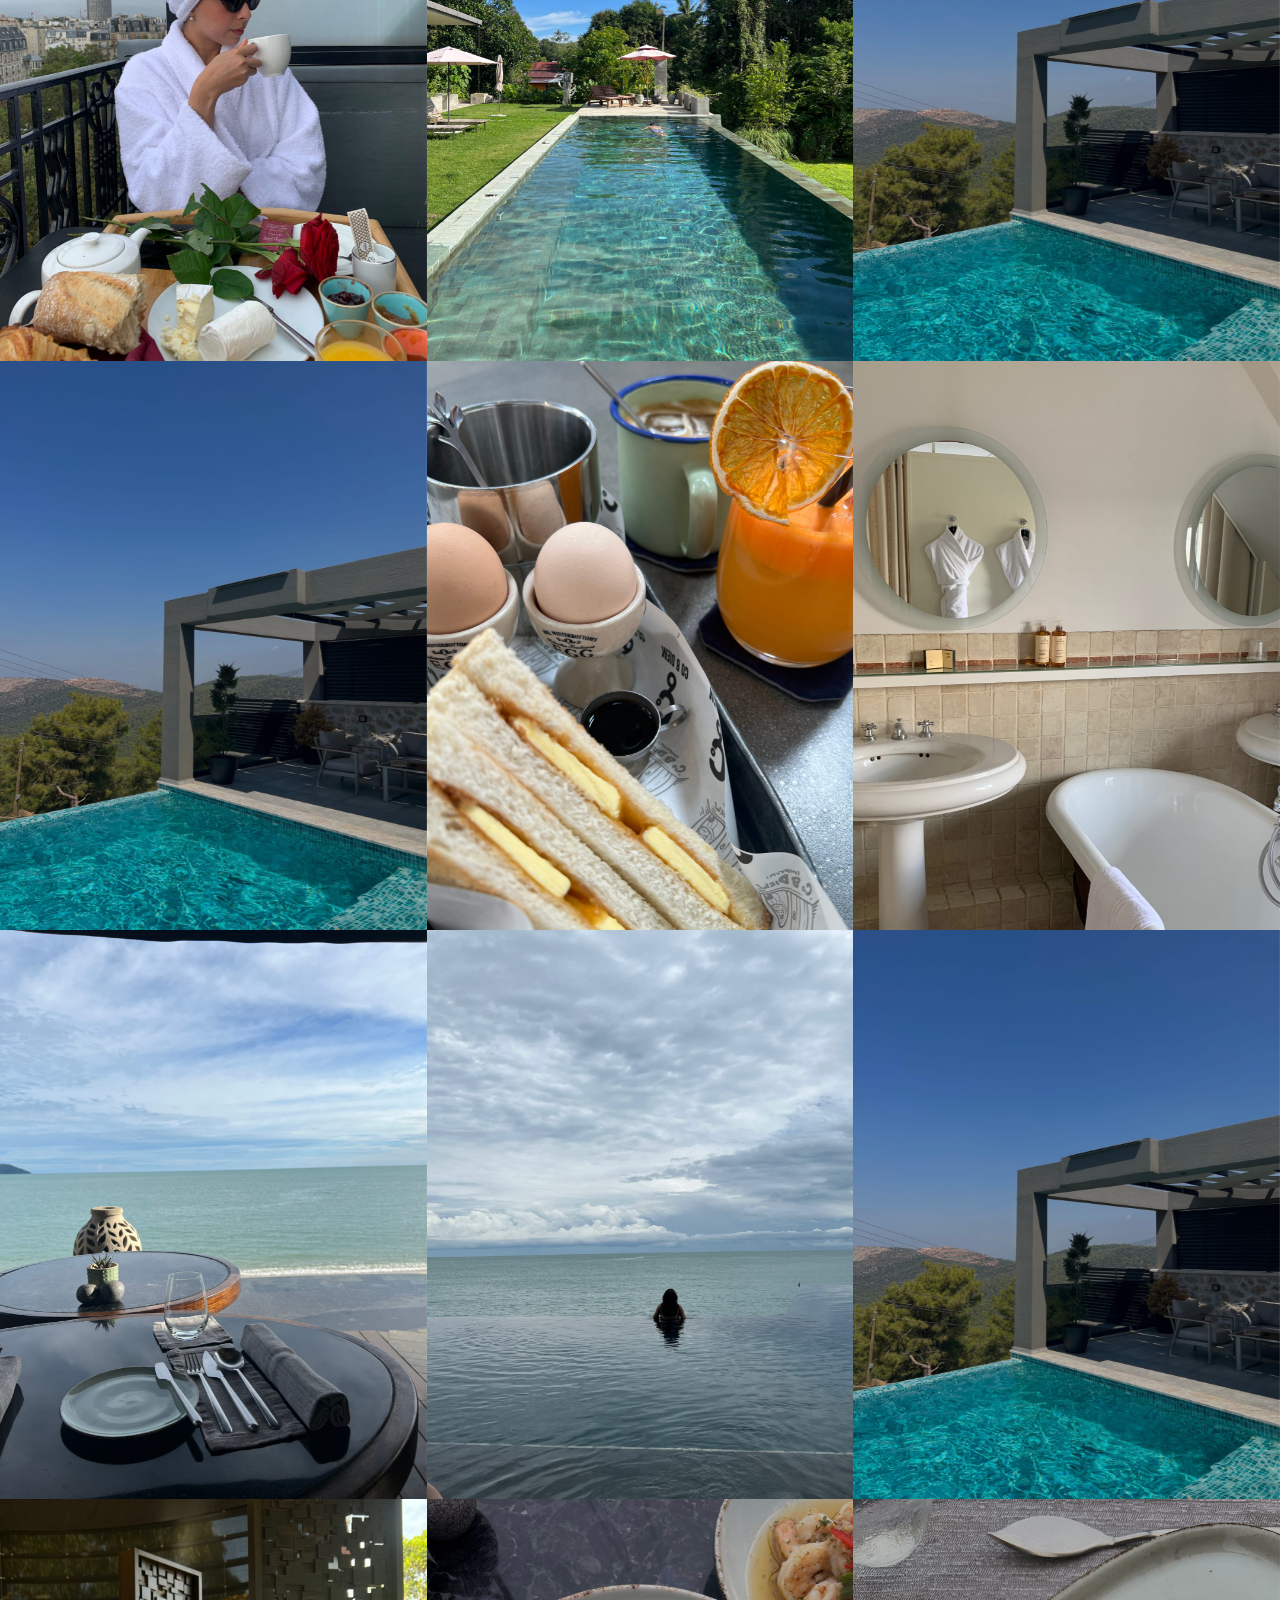
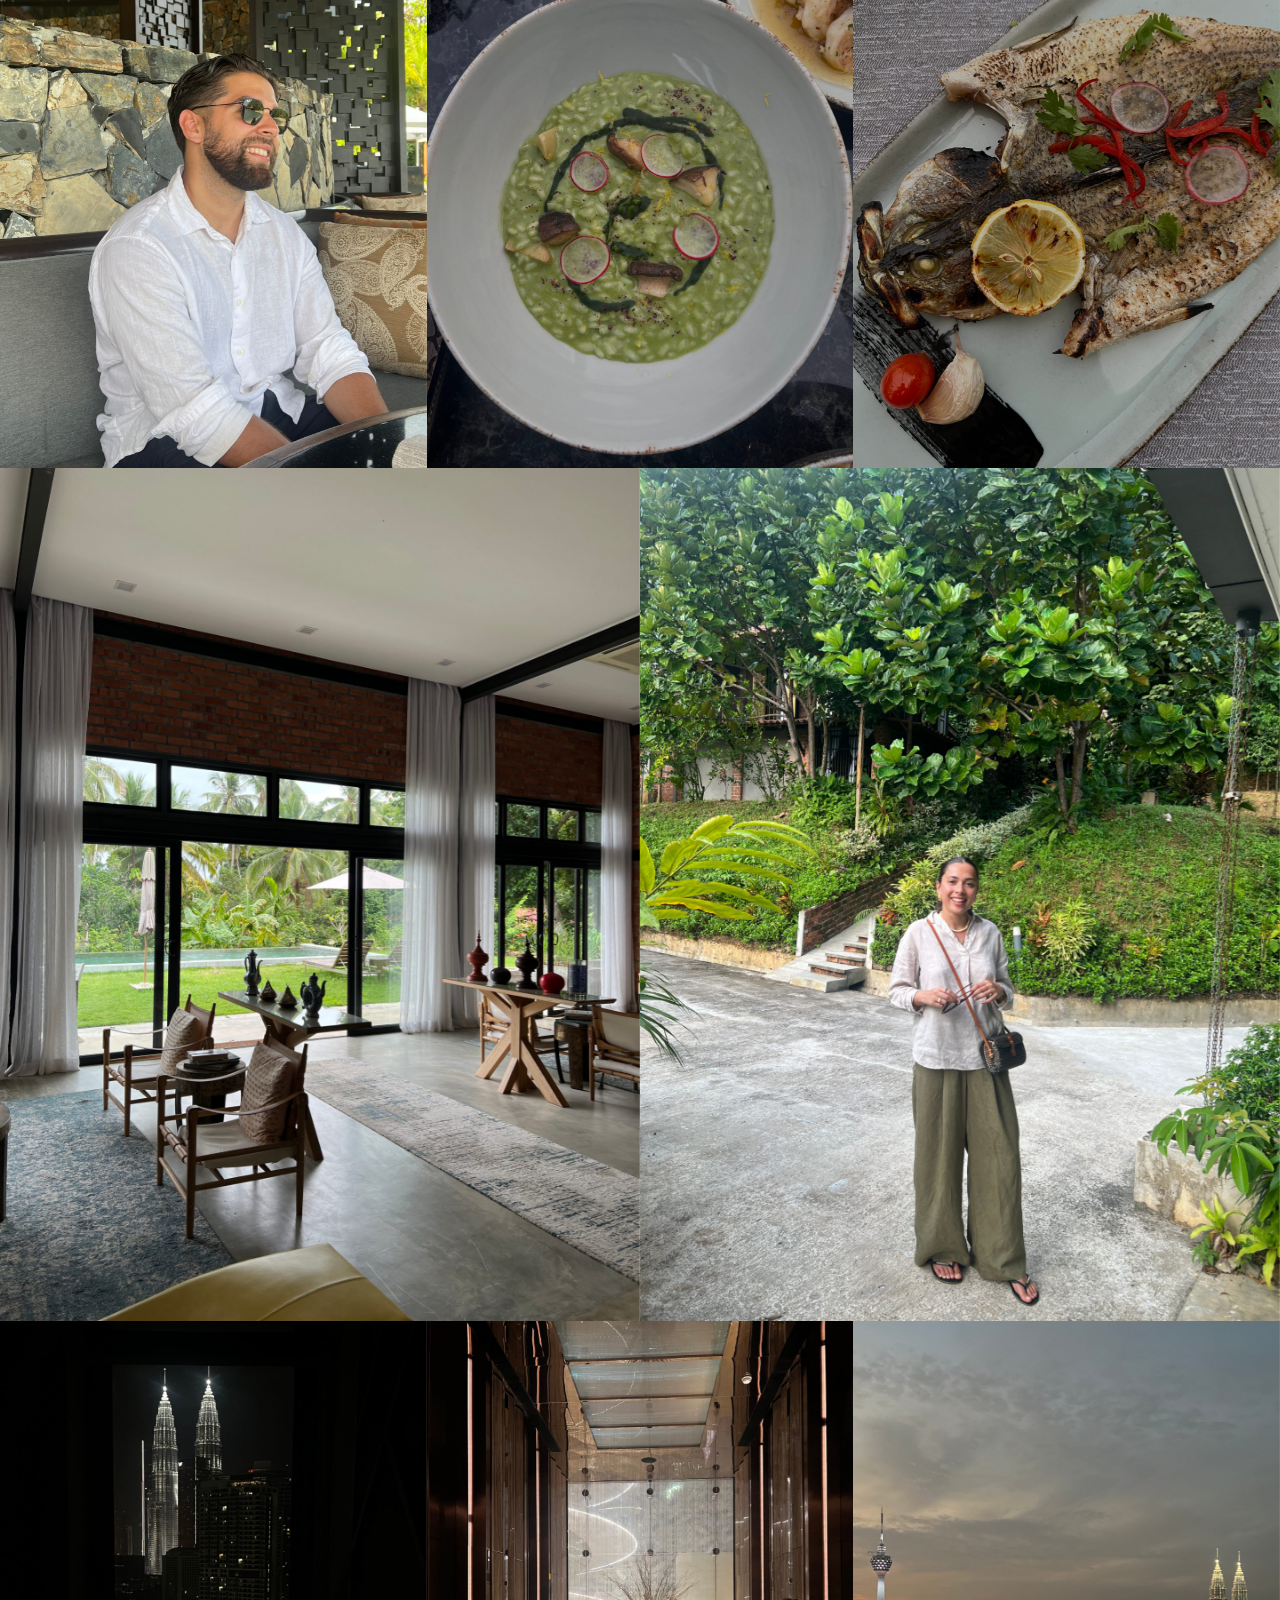
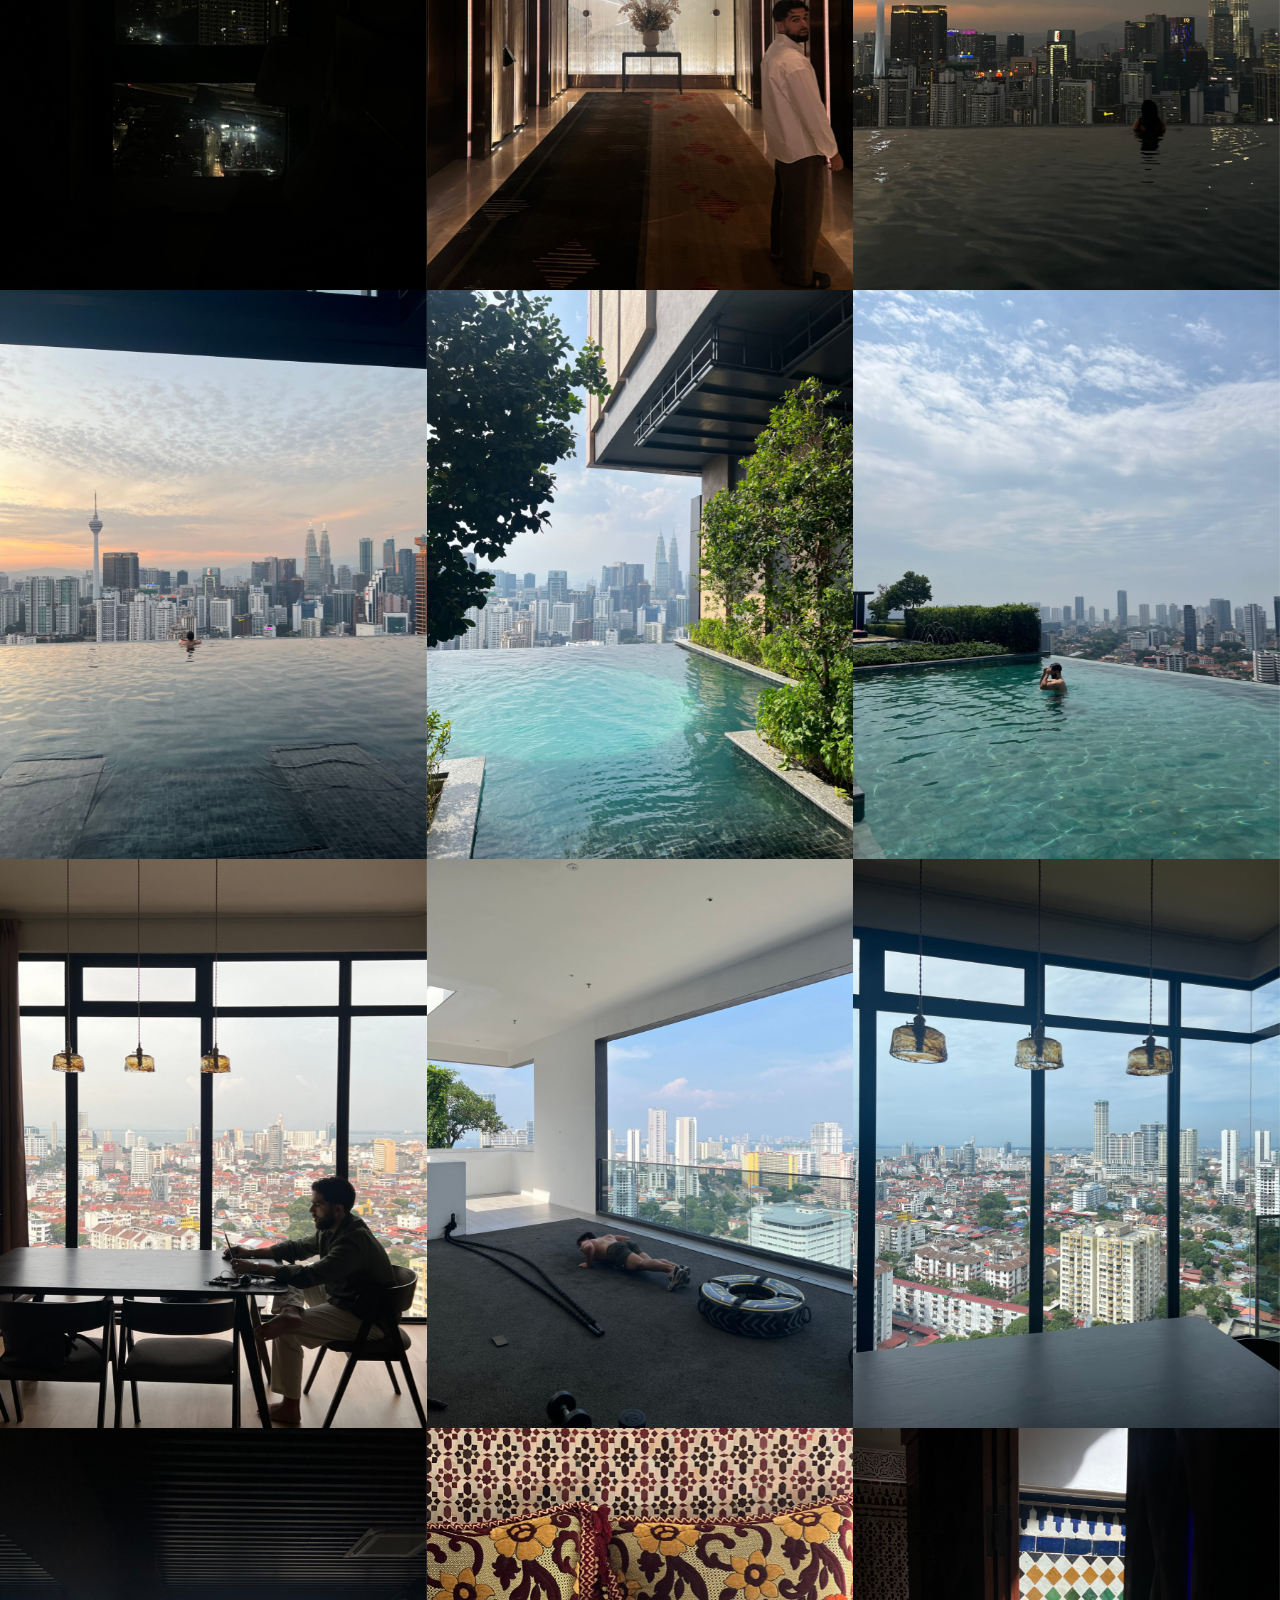
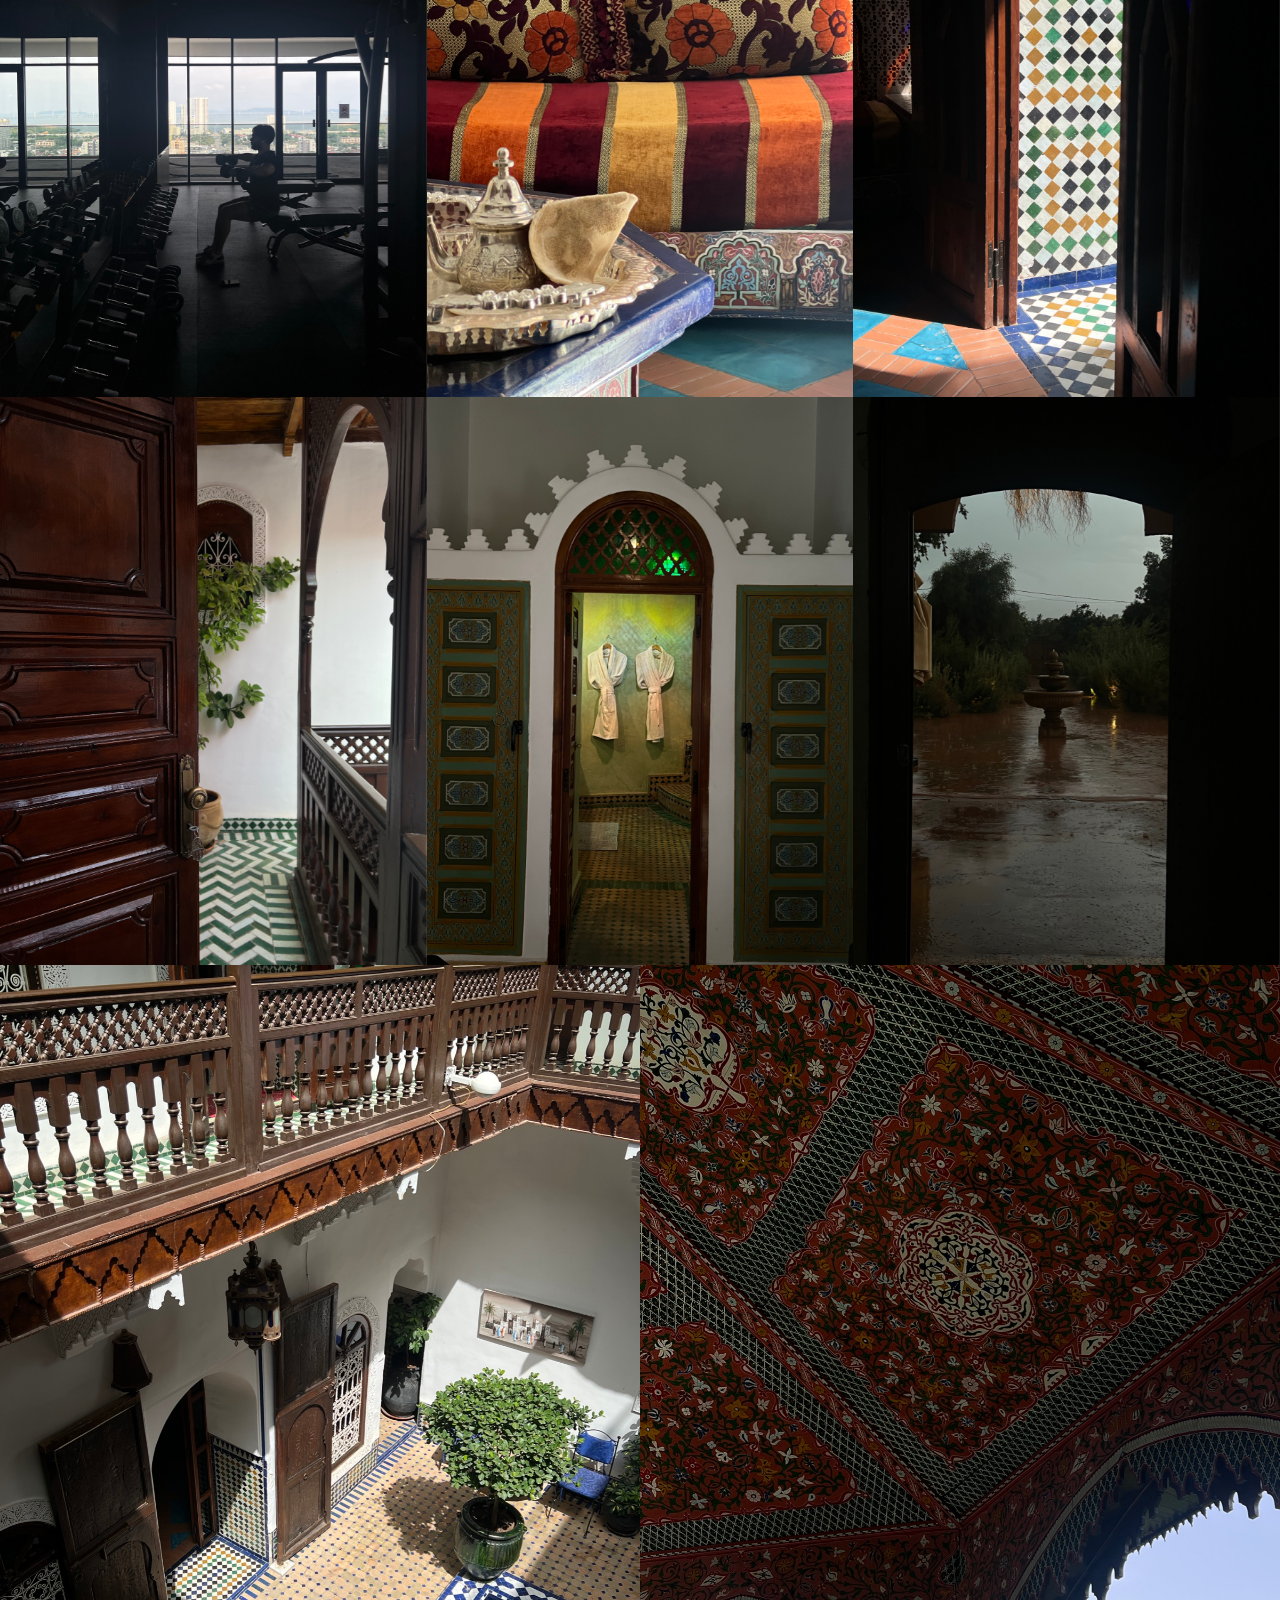
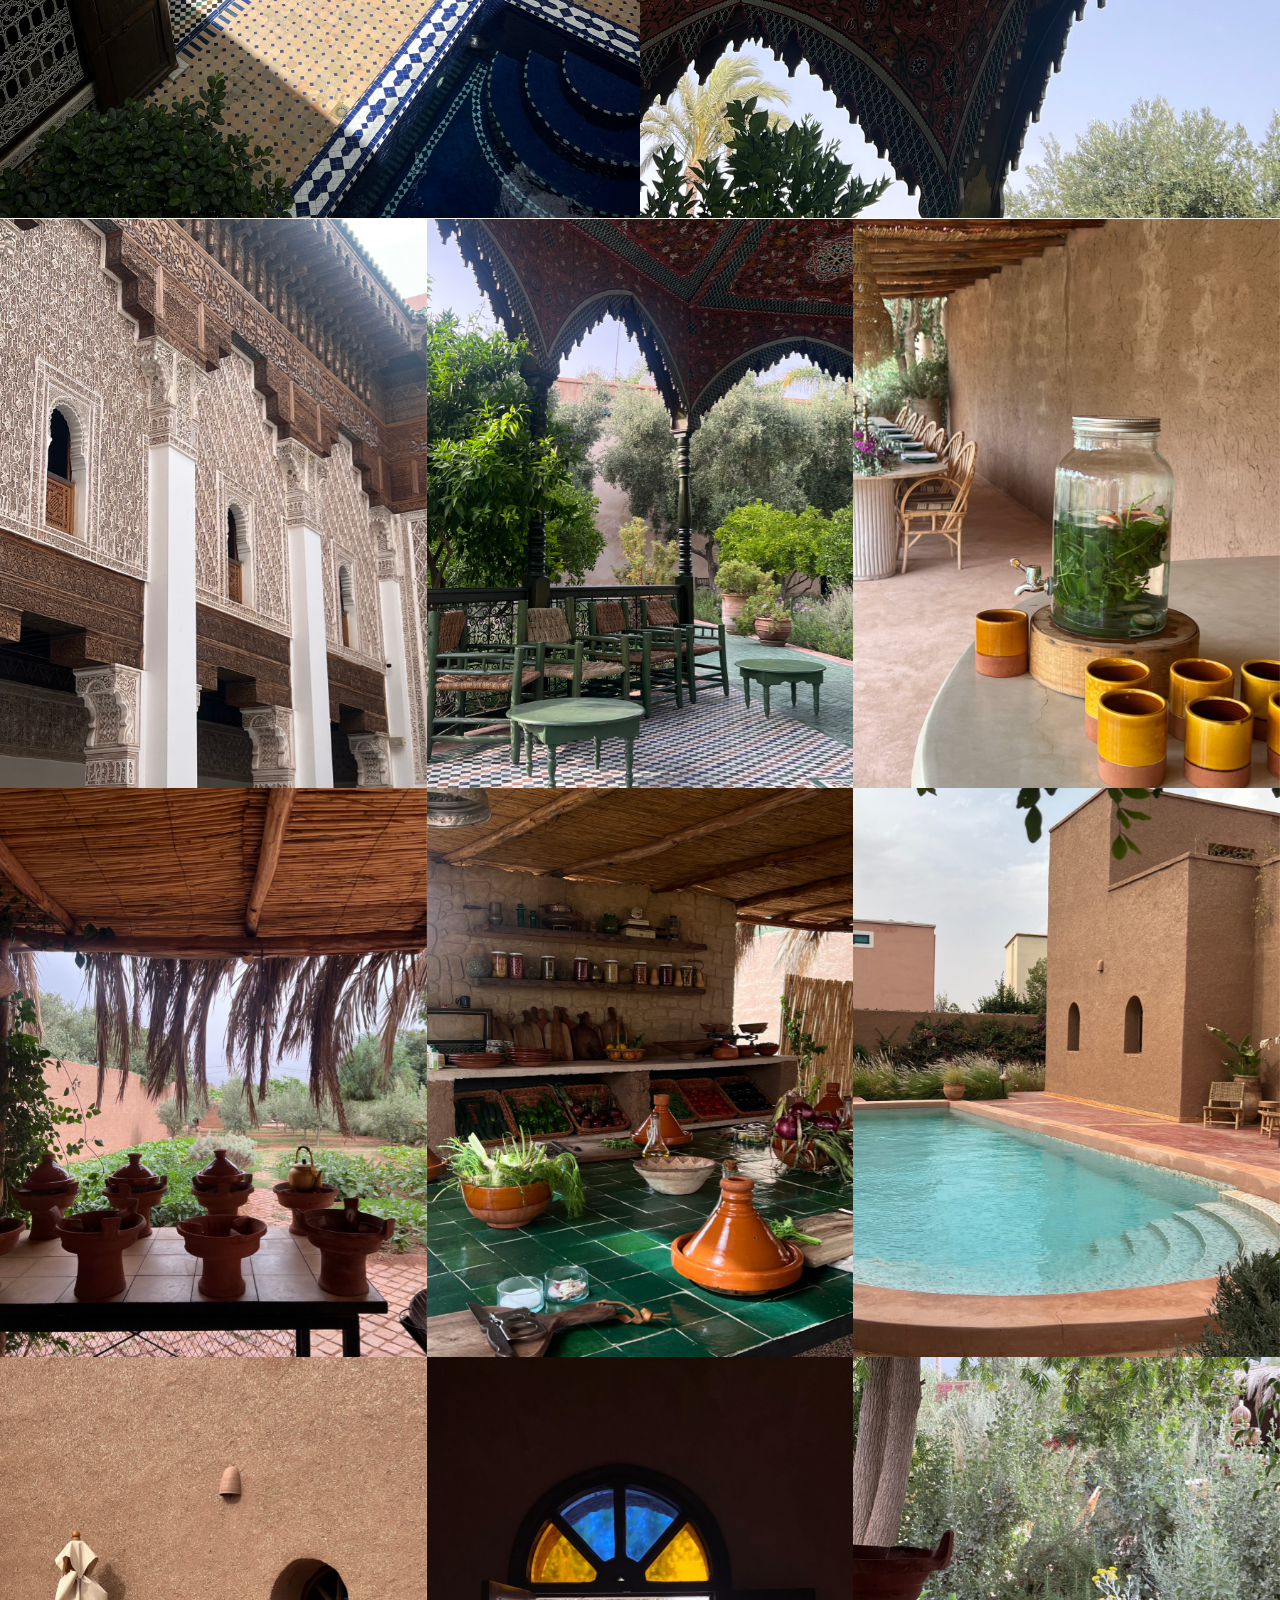
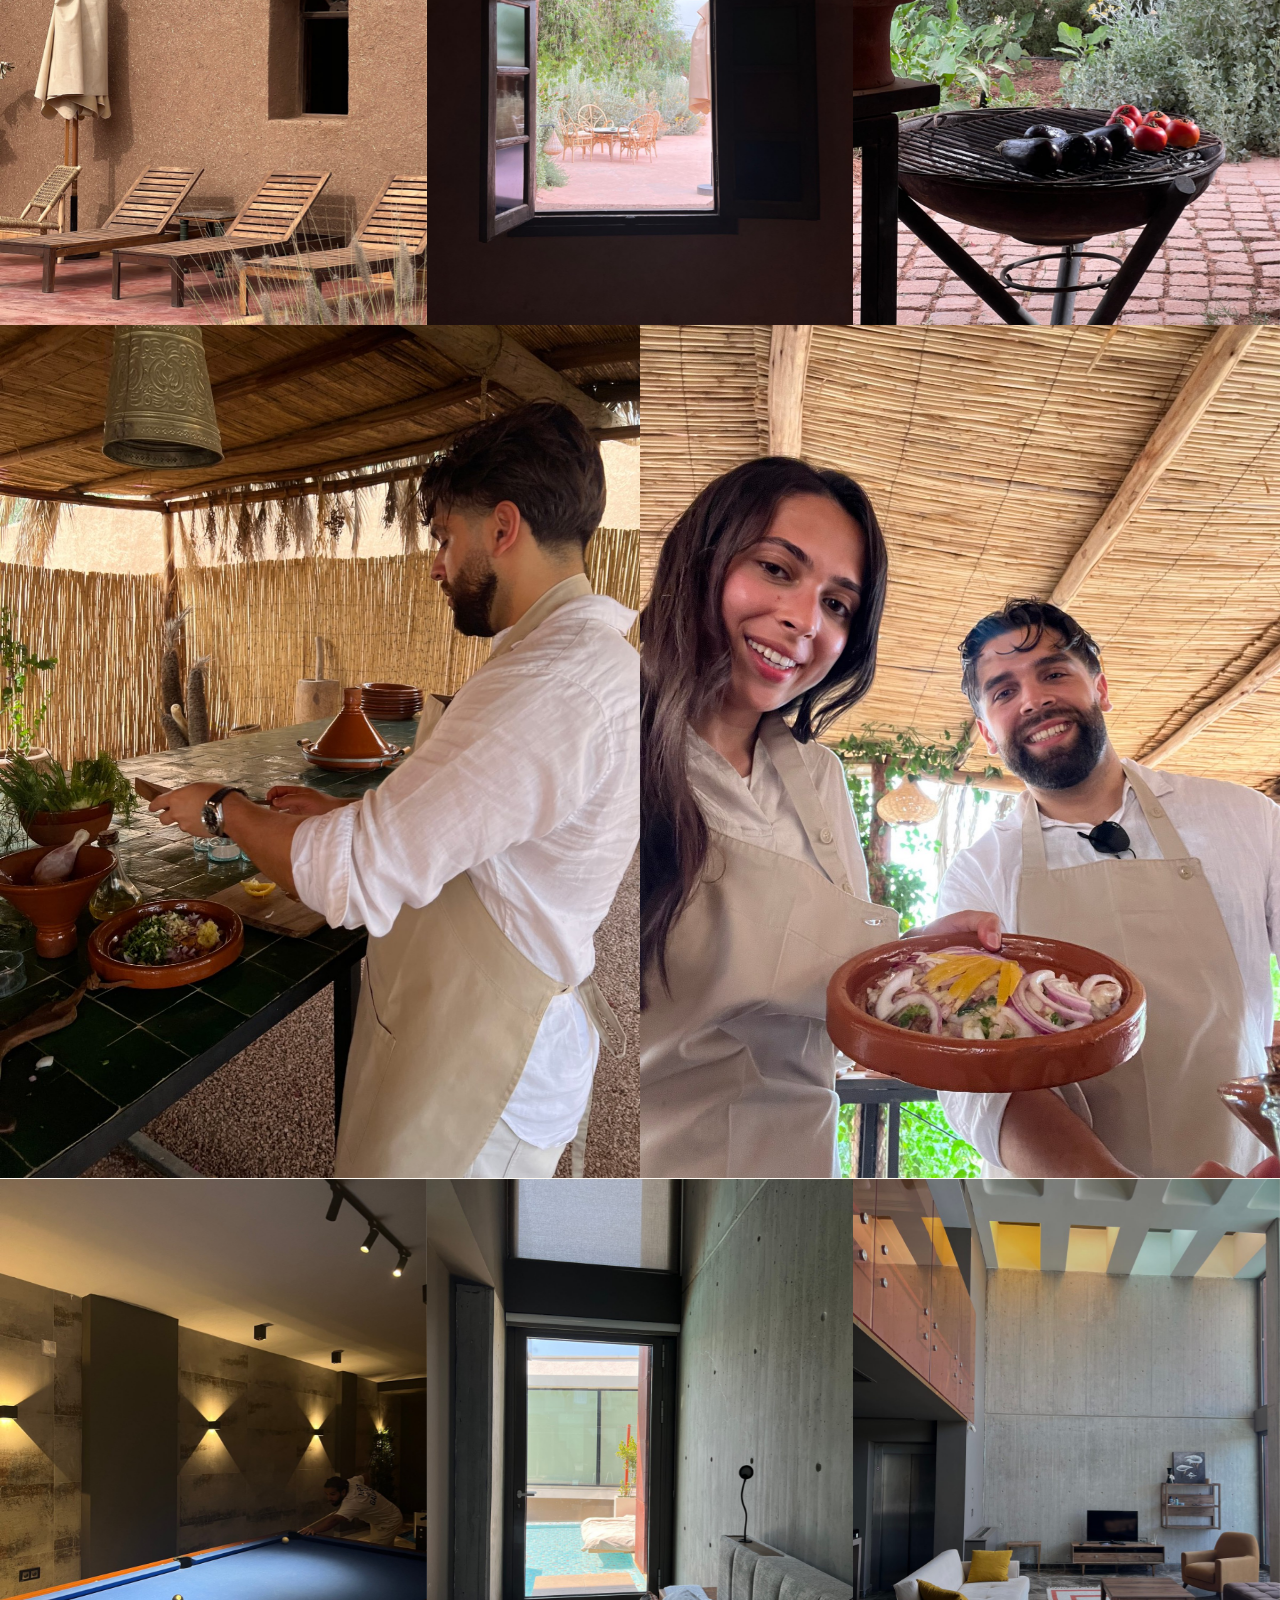
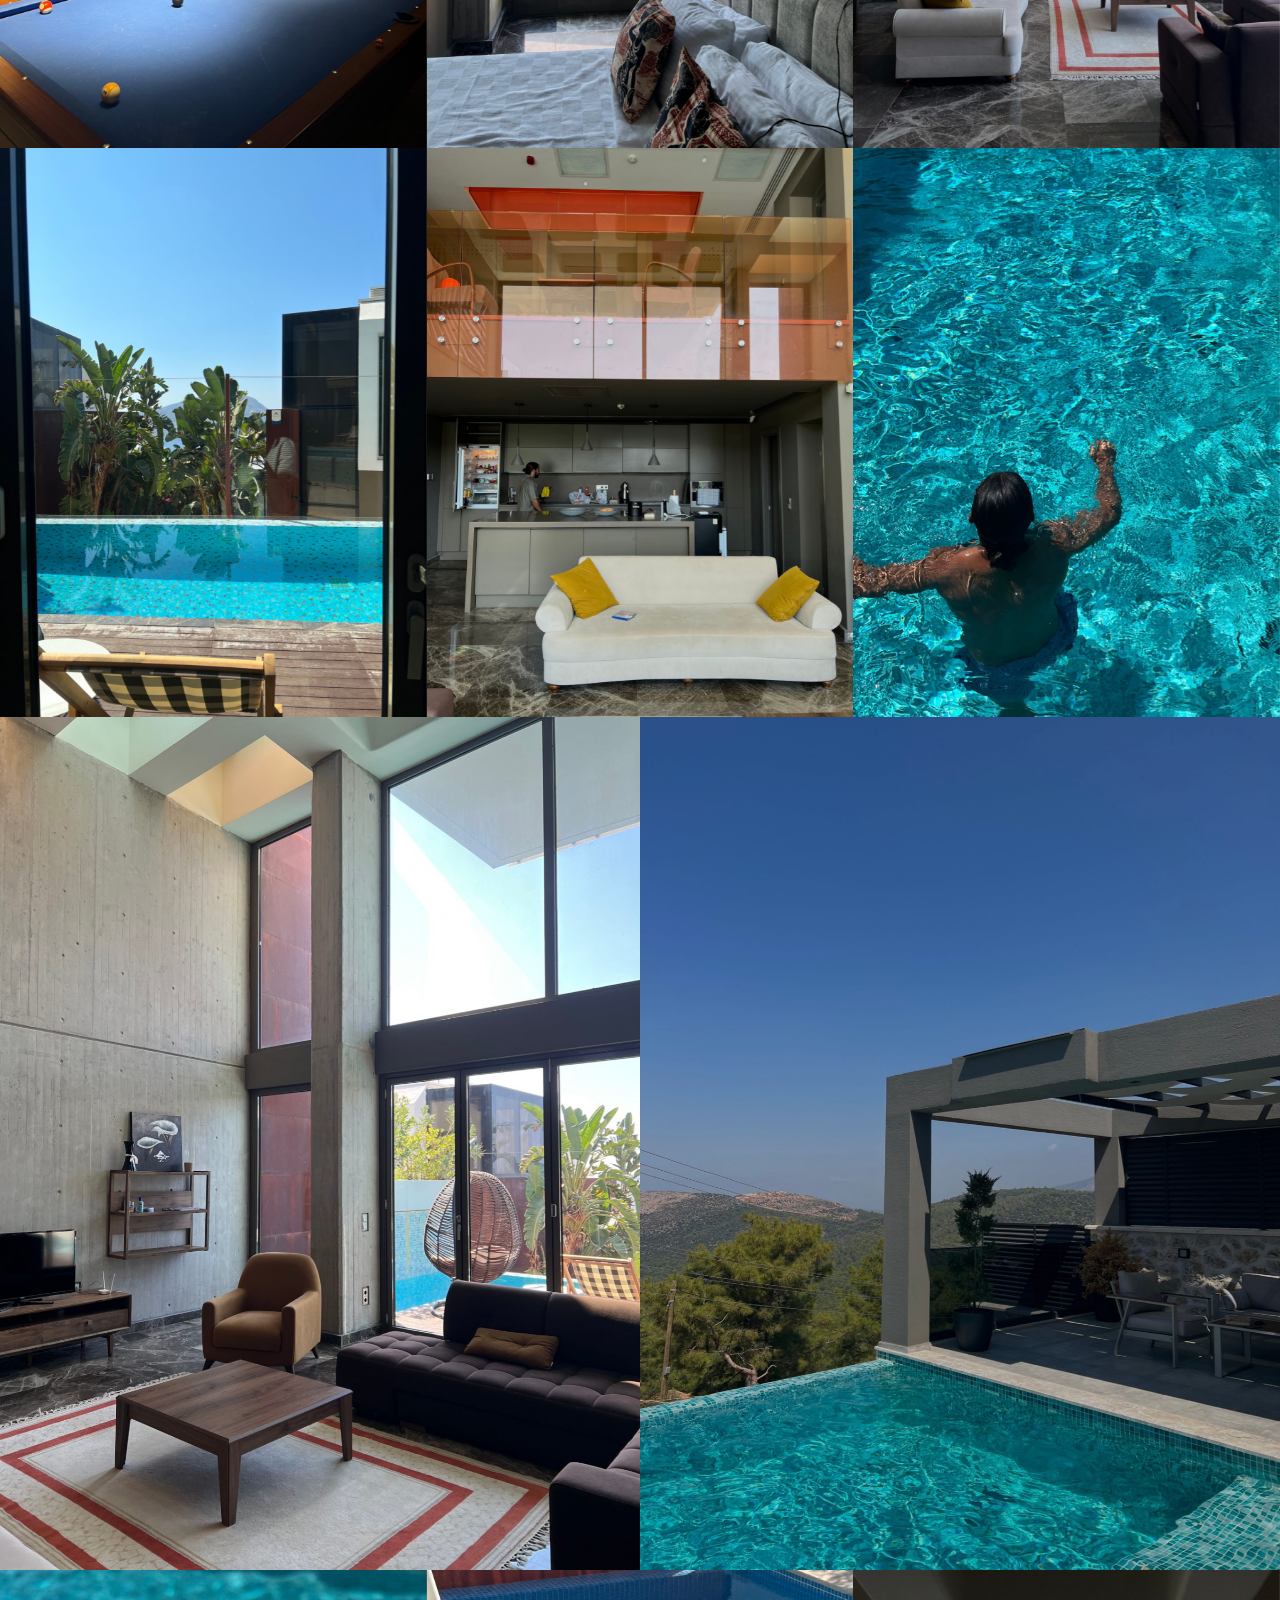
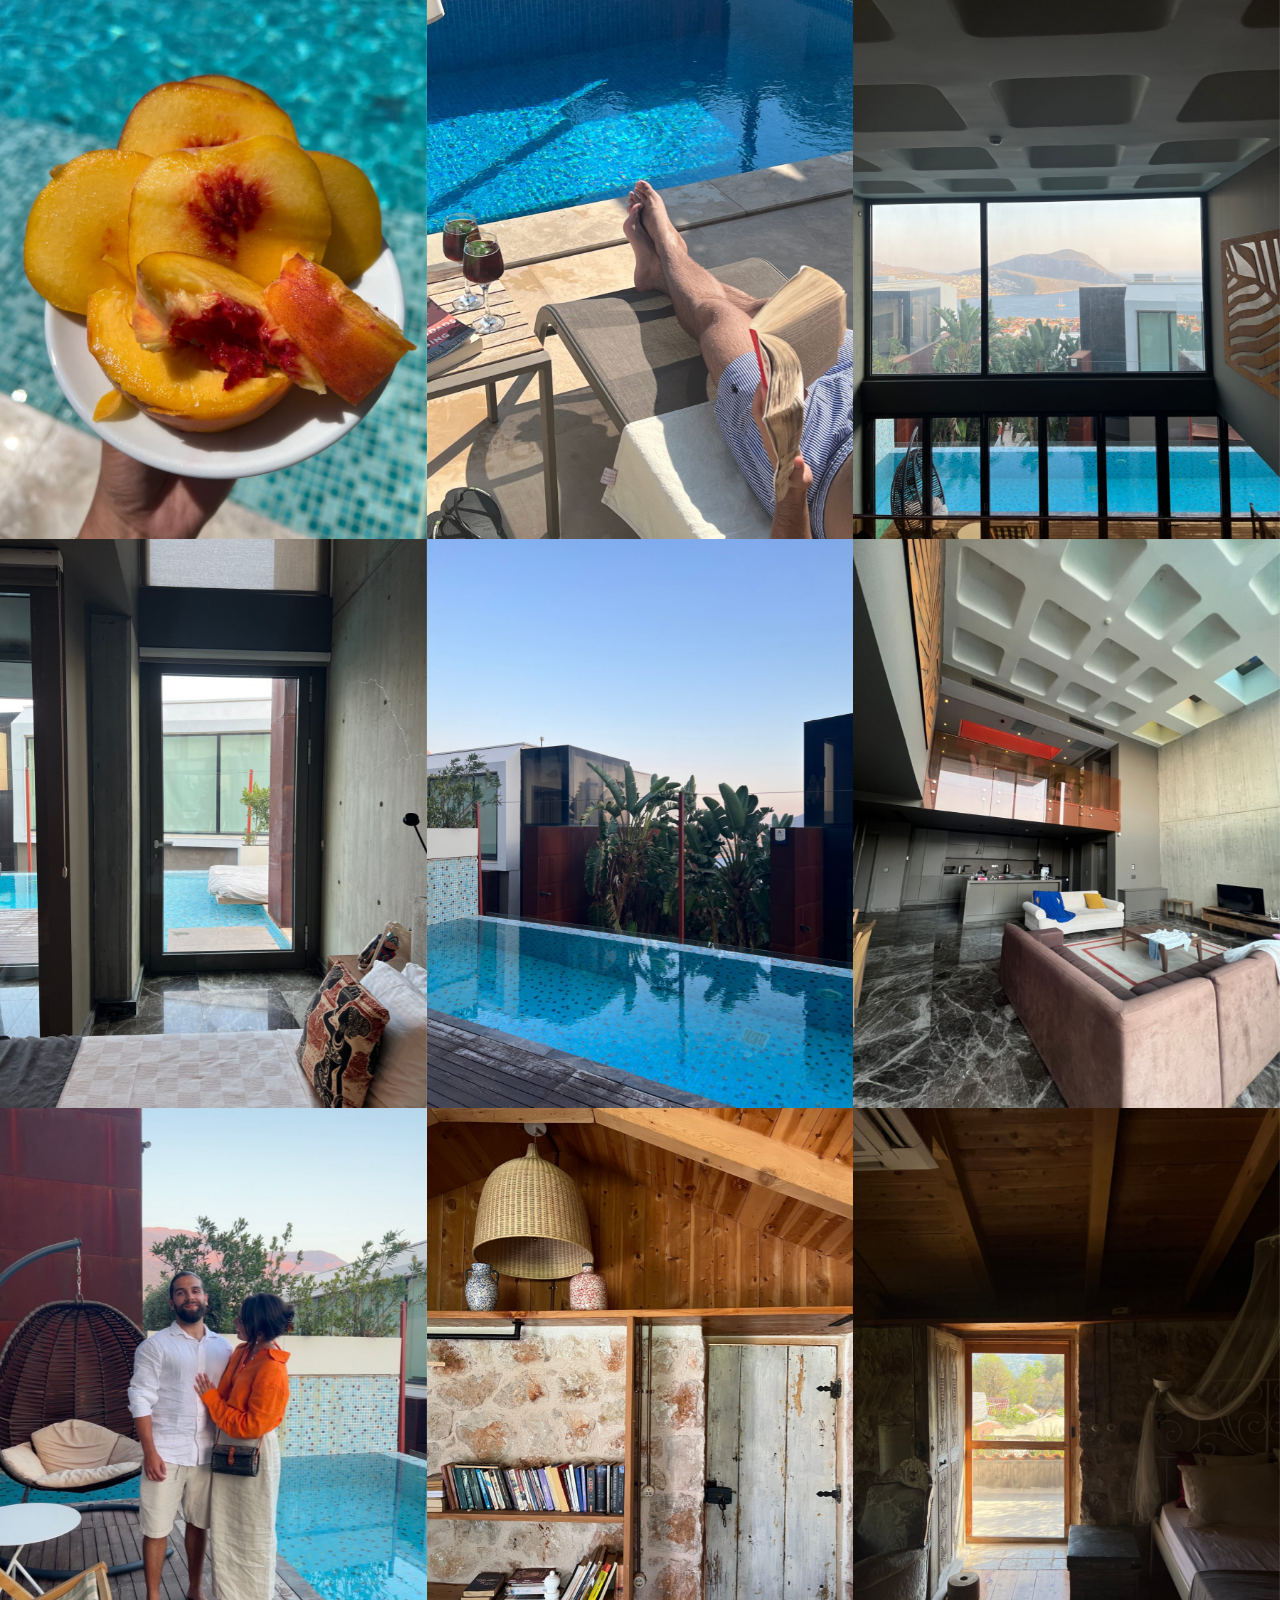
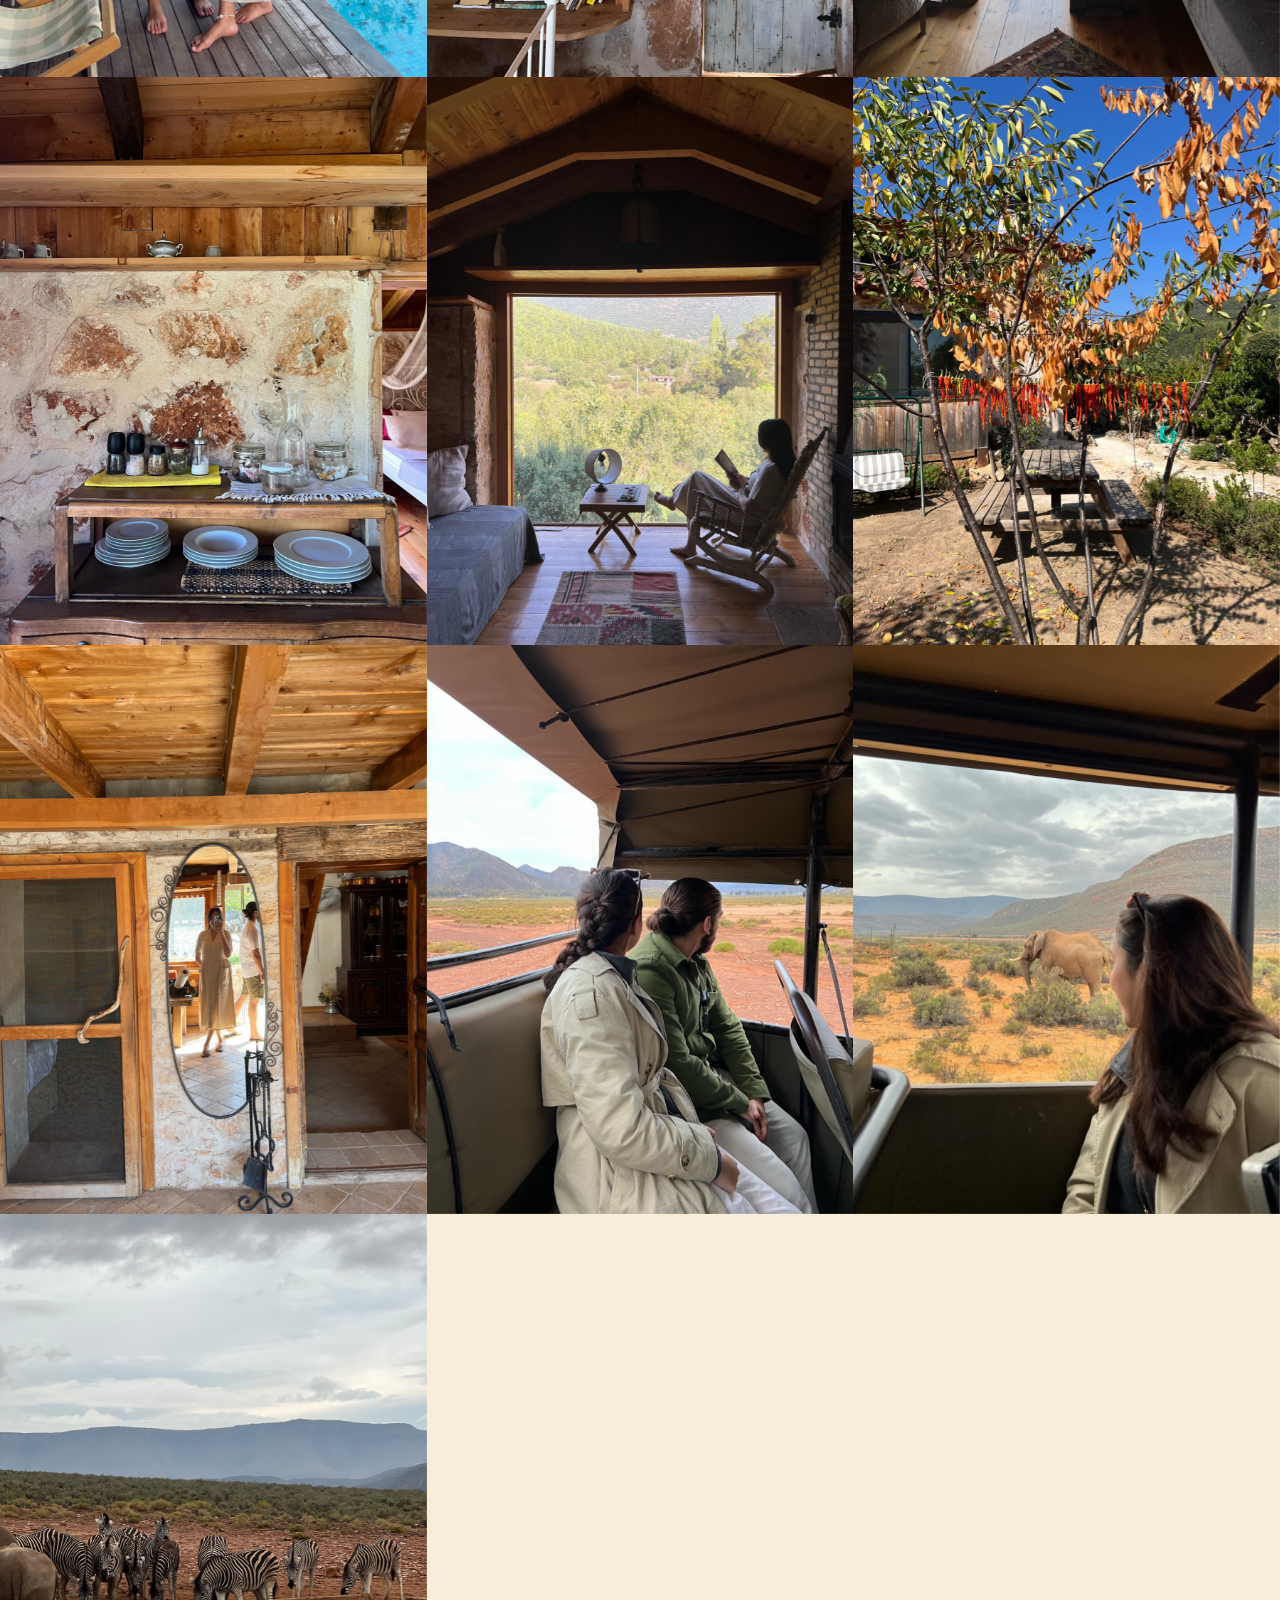
==== commit 4c55e142: "Update contact email to aliyahaykac@outlook.com" ====
--- a/index.html
+++ b/index.html
@@ -68,8 +68,8 @@
     <section class="contact" id="contact">
       <div class="contact__inner">
         <p class="contact__word">stripey sunday<span class="dot">.</span></p>
-        <a class="contact__email" href="mailto:hello@stripeysunday.studio">
-          hello@stripeysunday.studio
+        <a class="contact__email" href="mailto:aliyahaykac@outlook.com?subject=stripey%20sunday">
+          aliyahaykac@outlook.com
         </a>
       </div>
     </section>
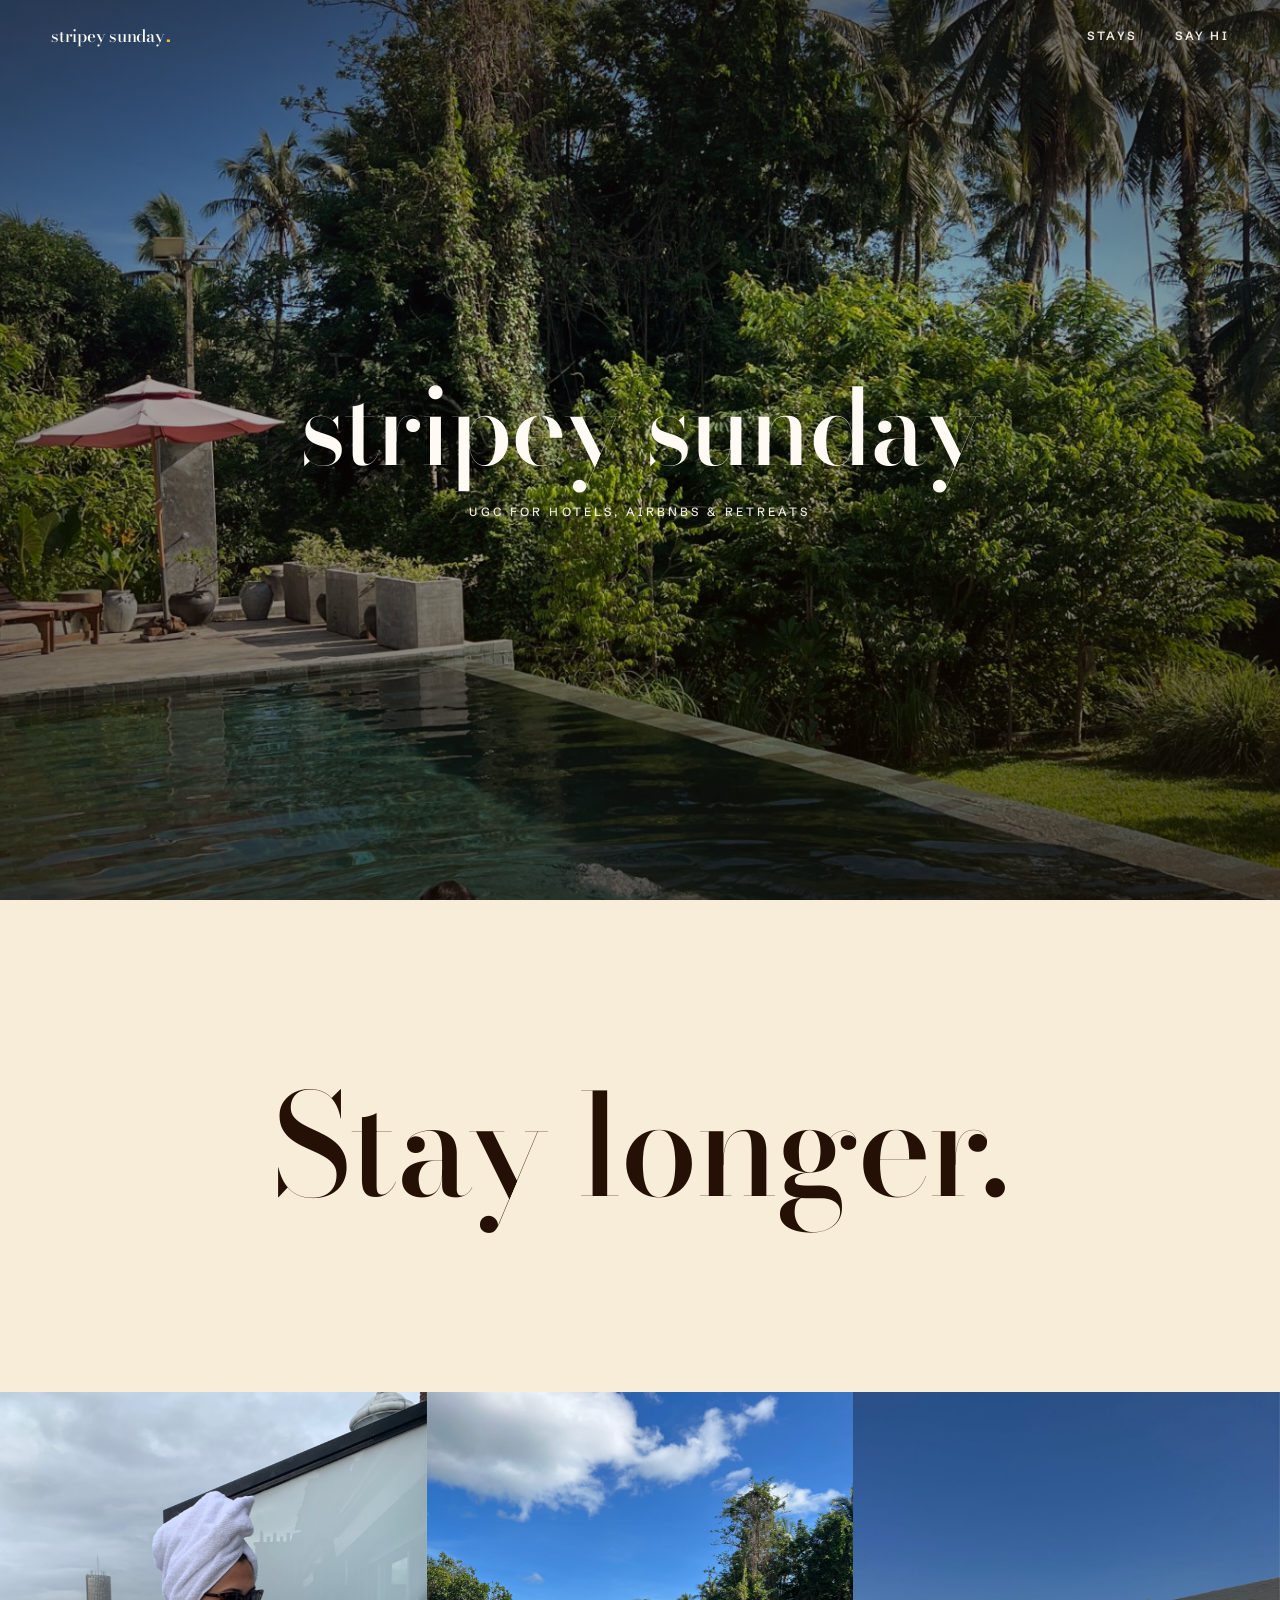
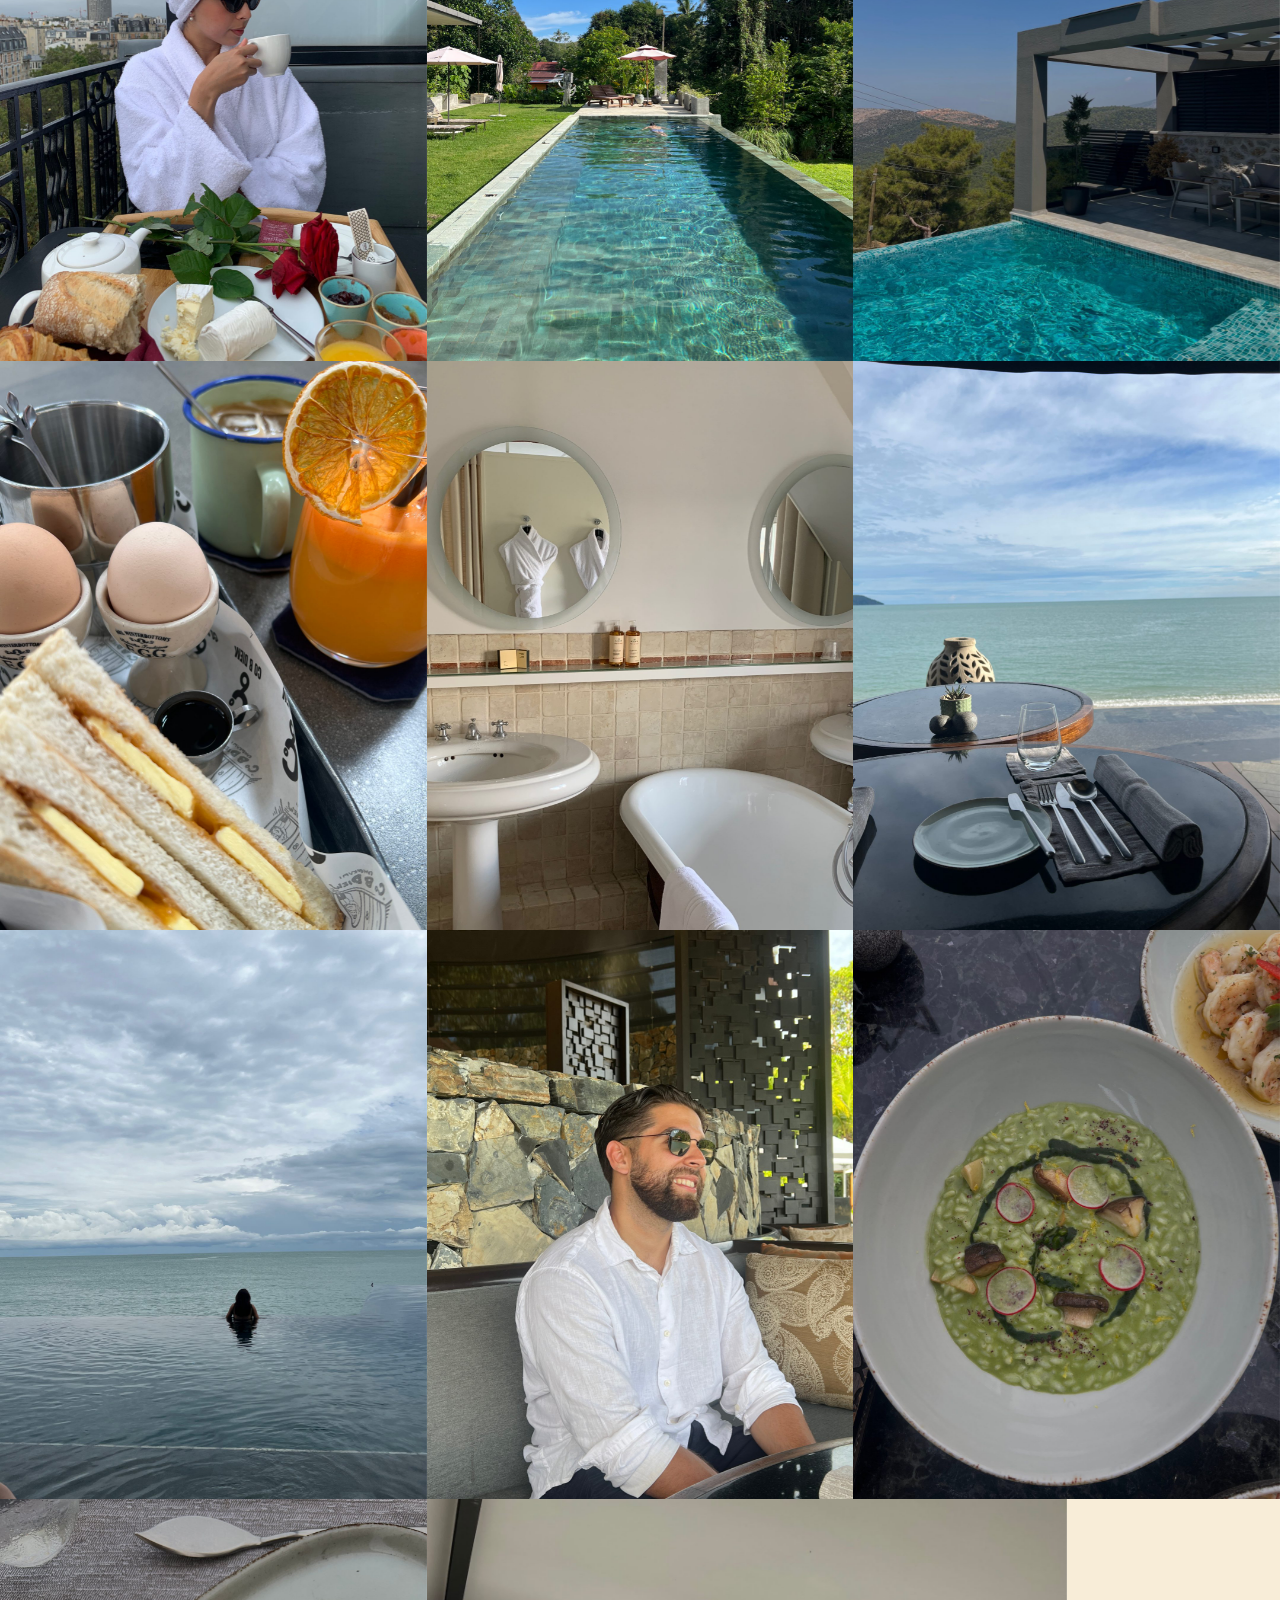
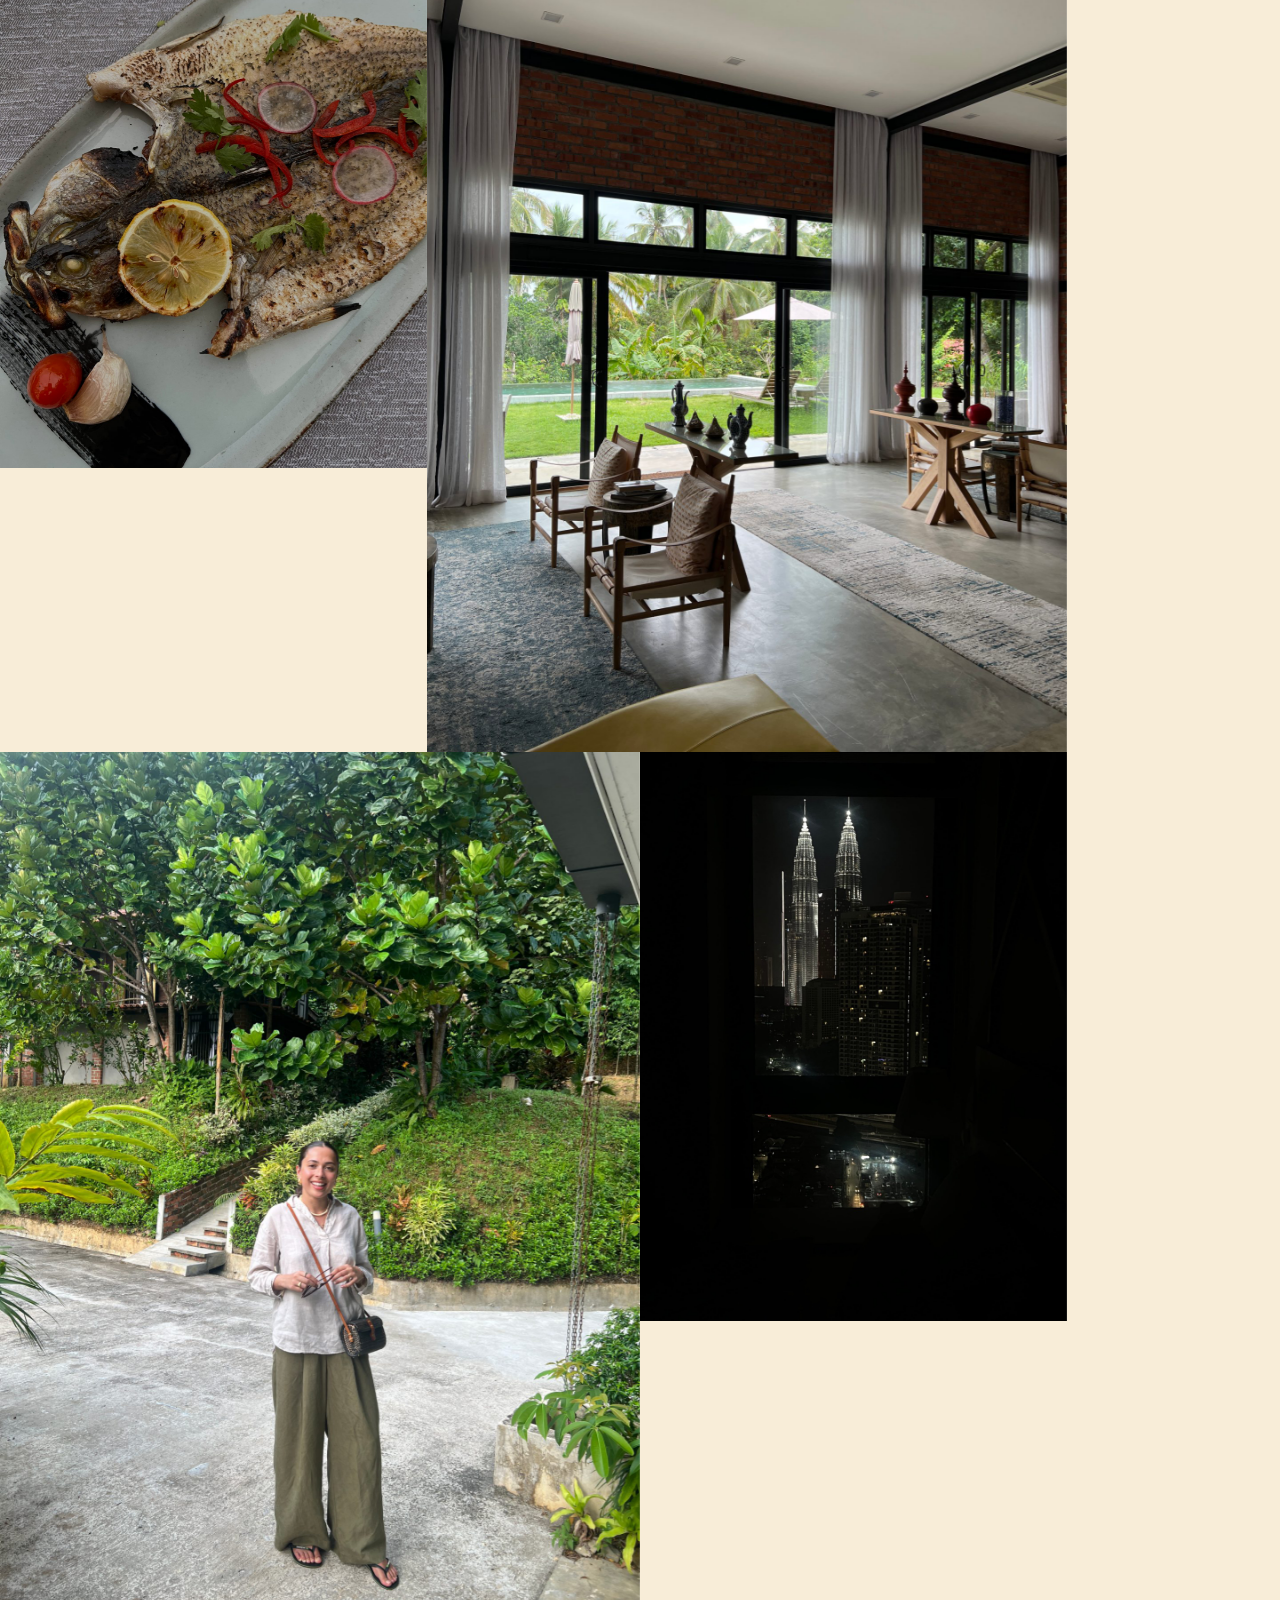
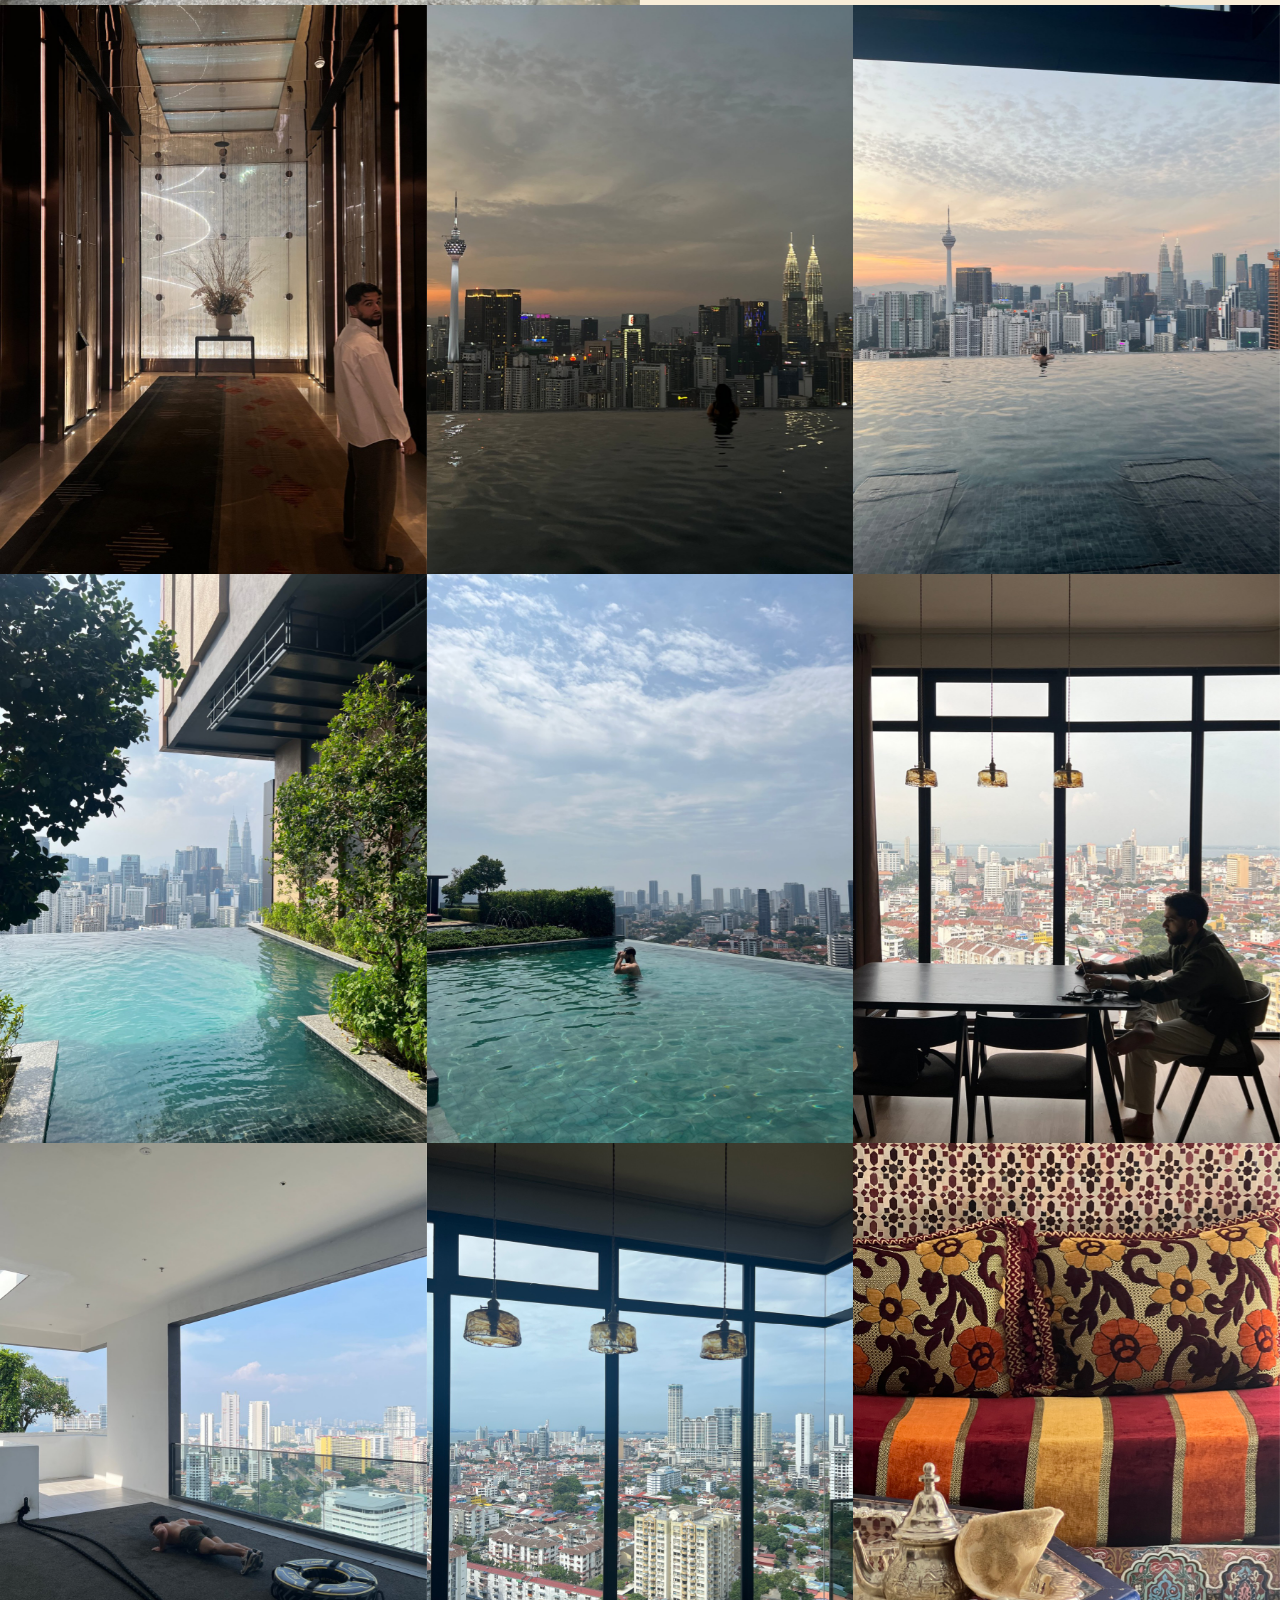
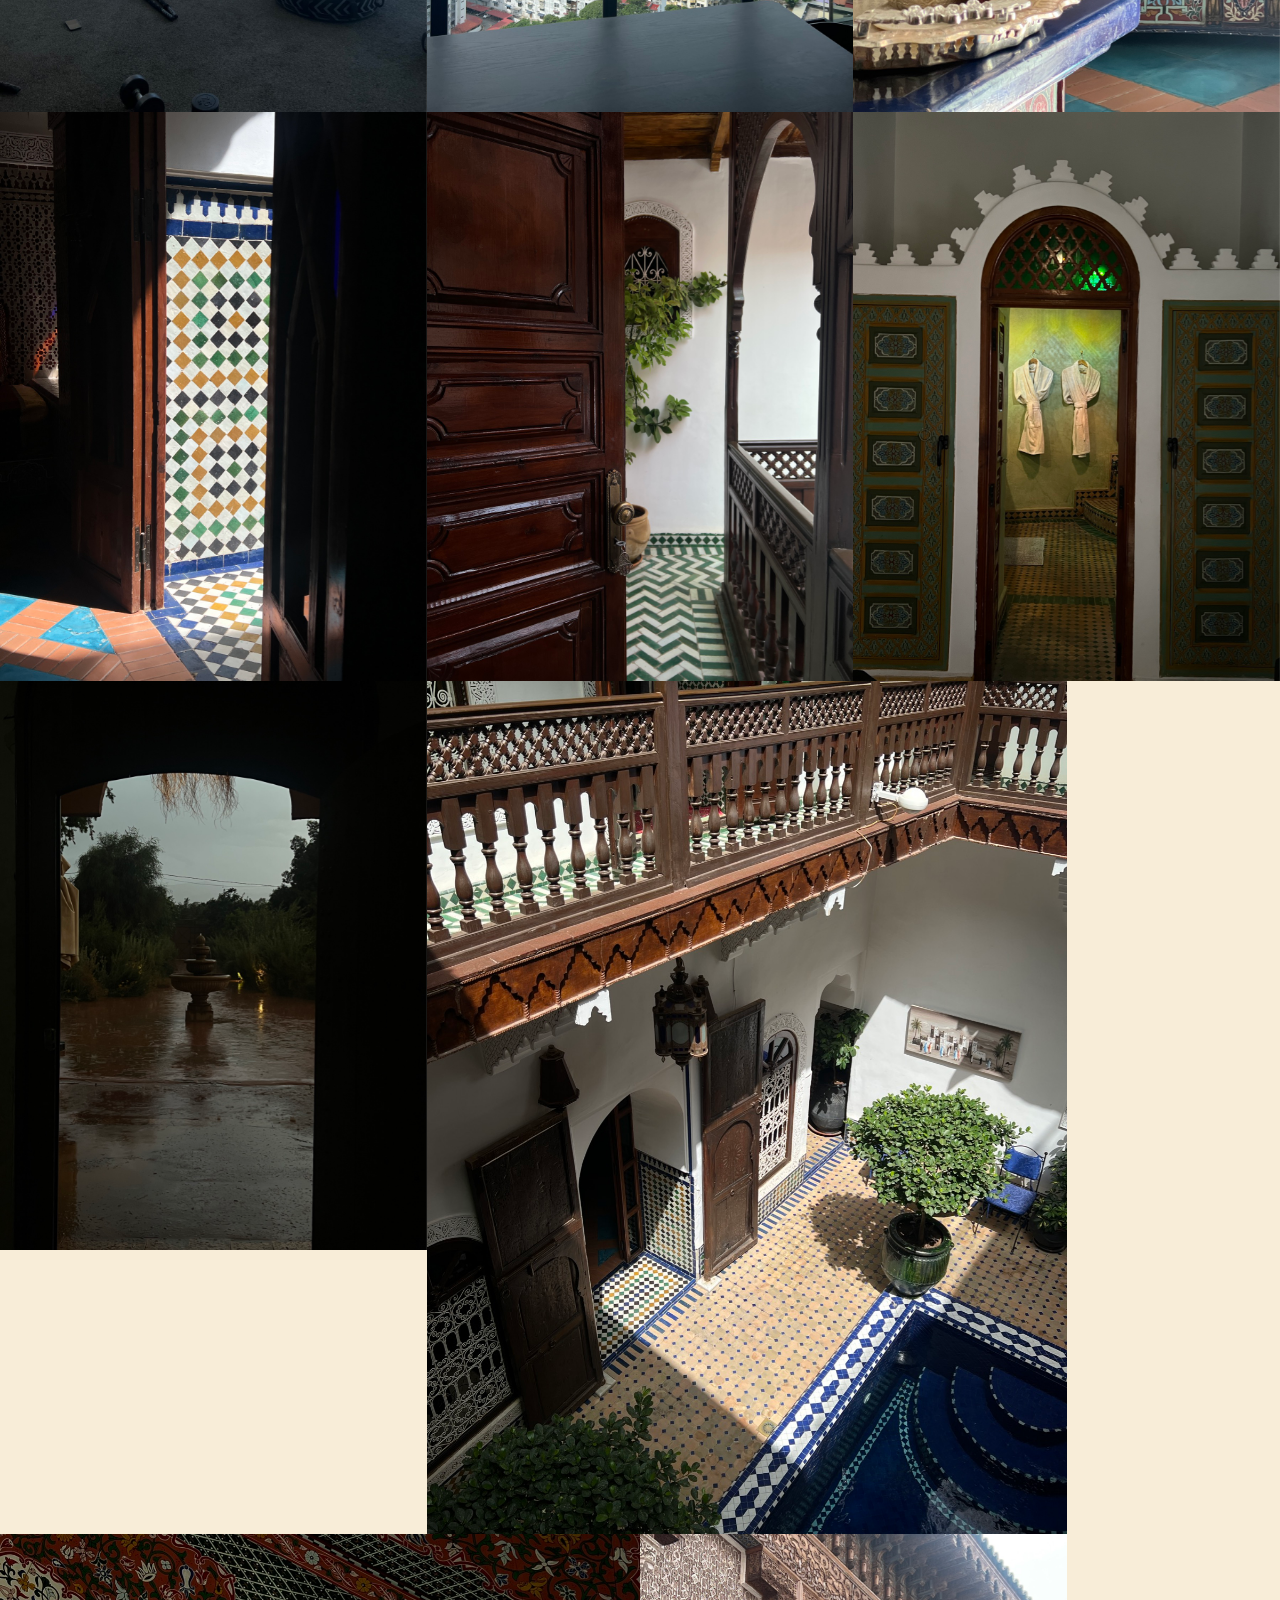
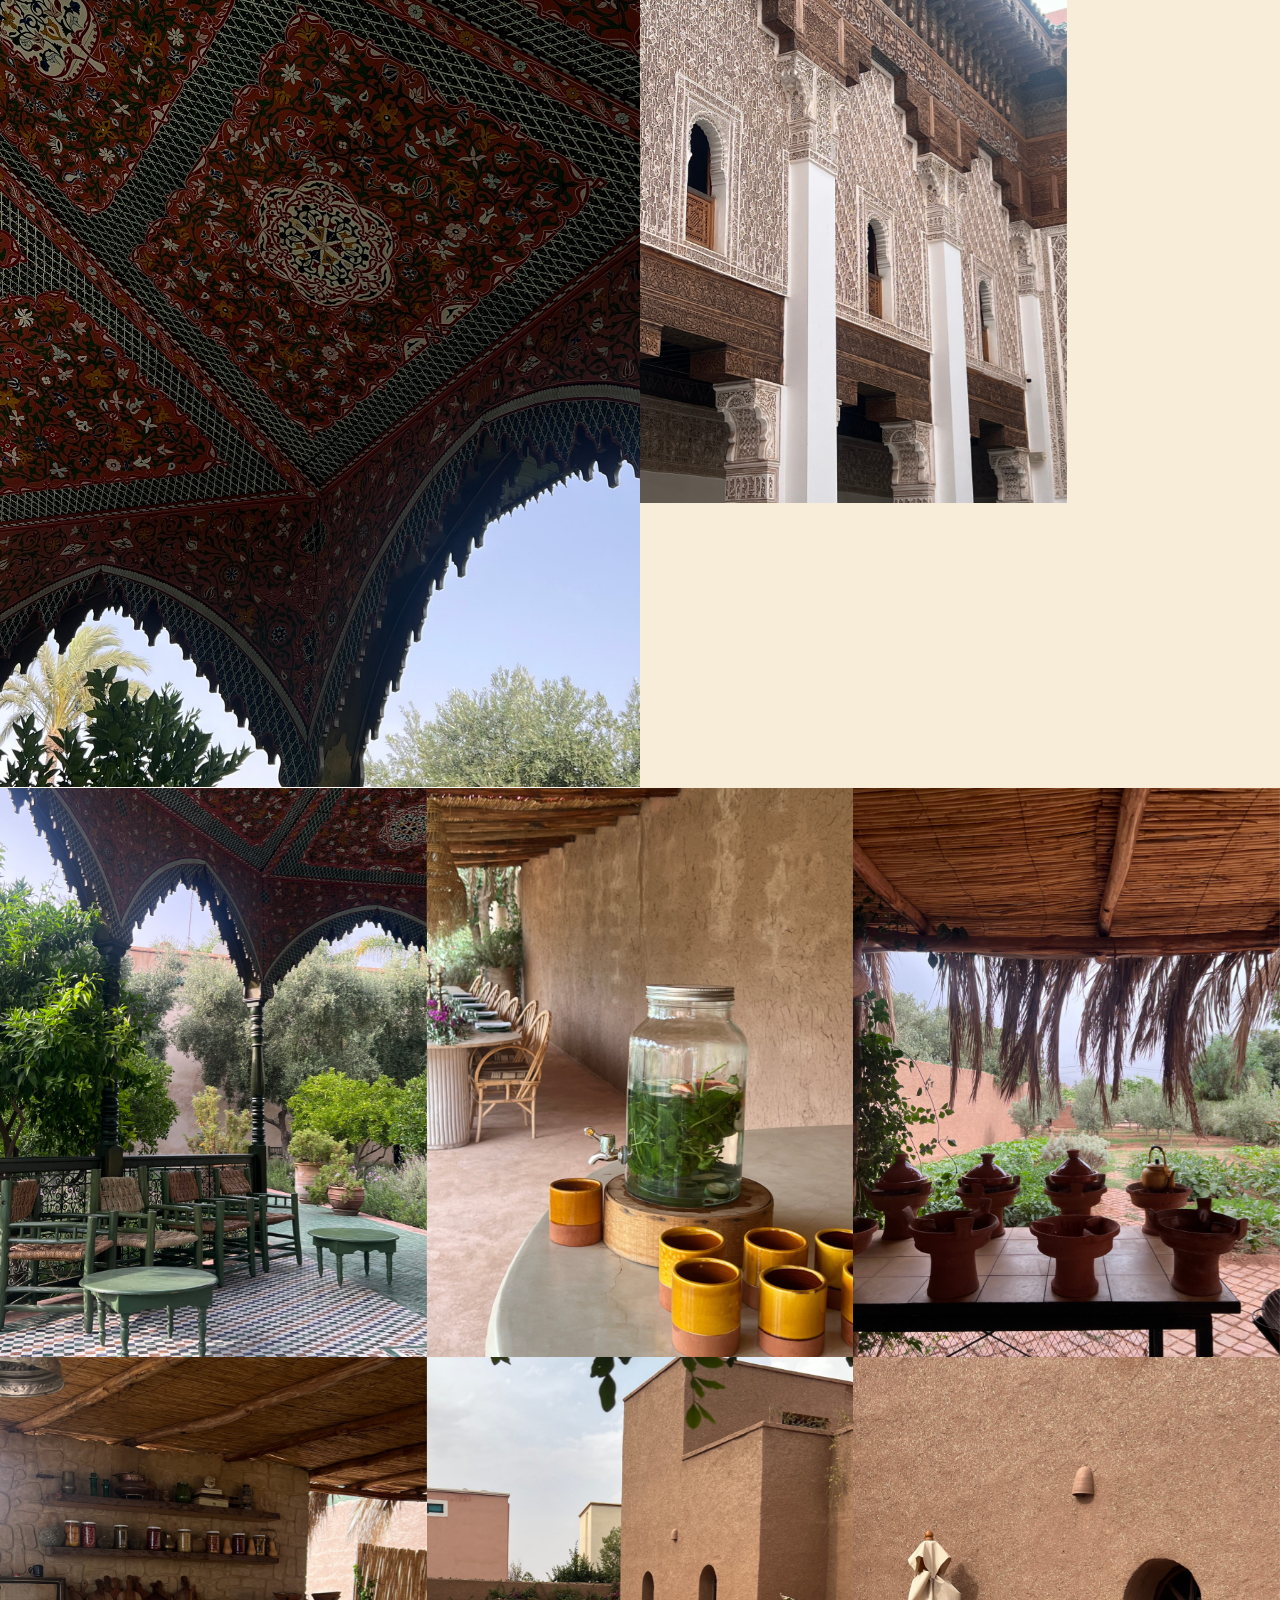
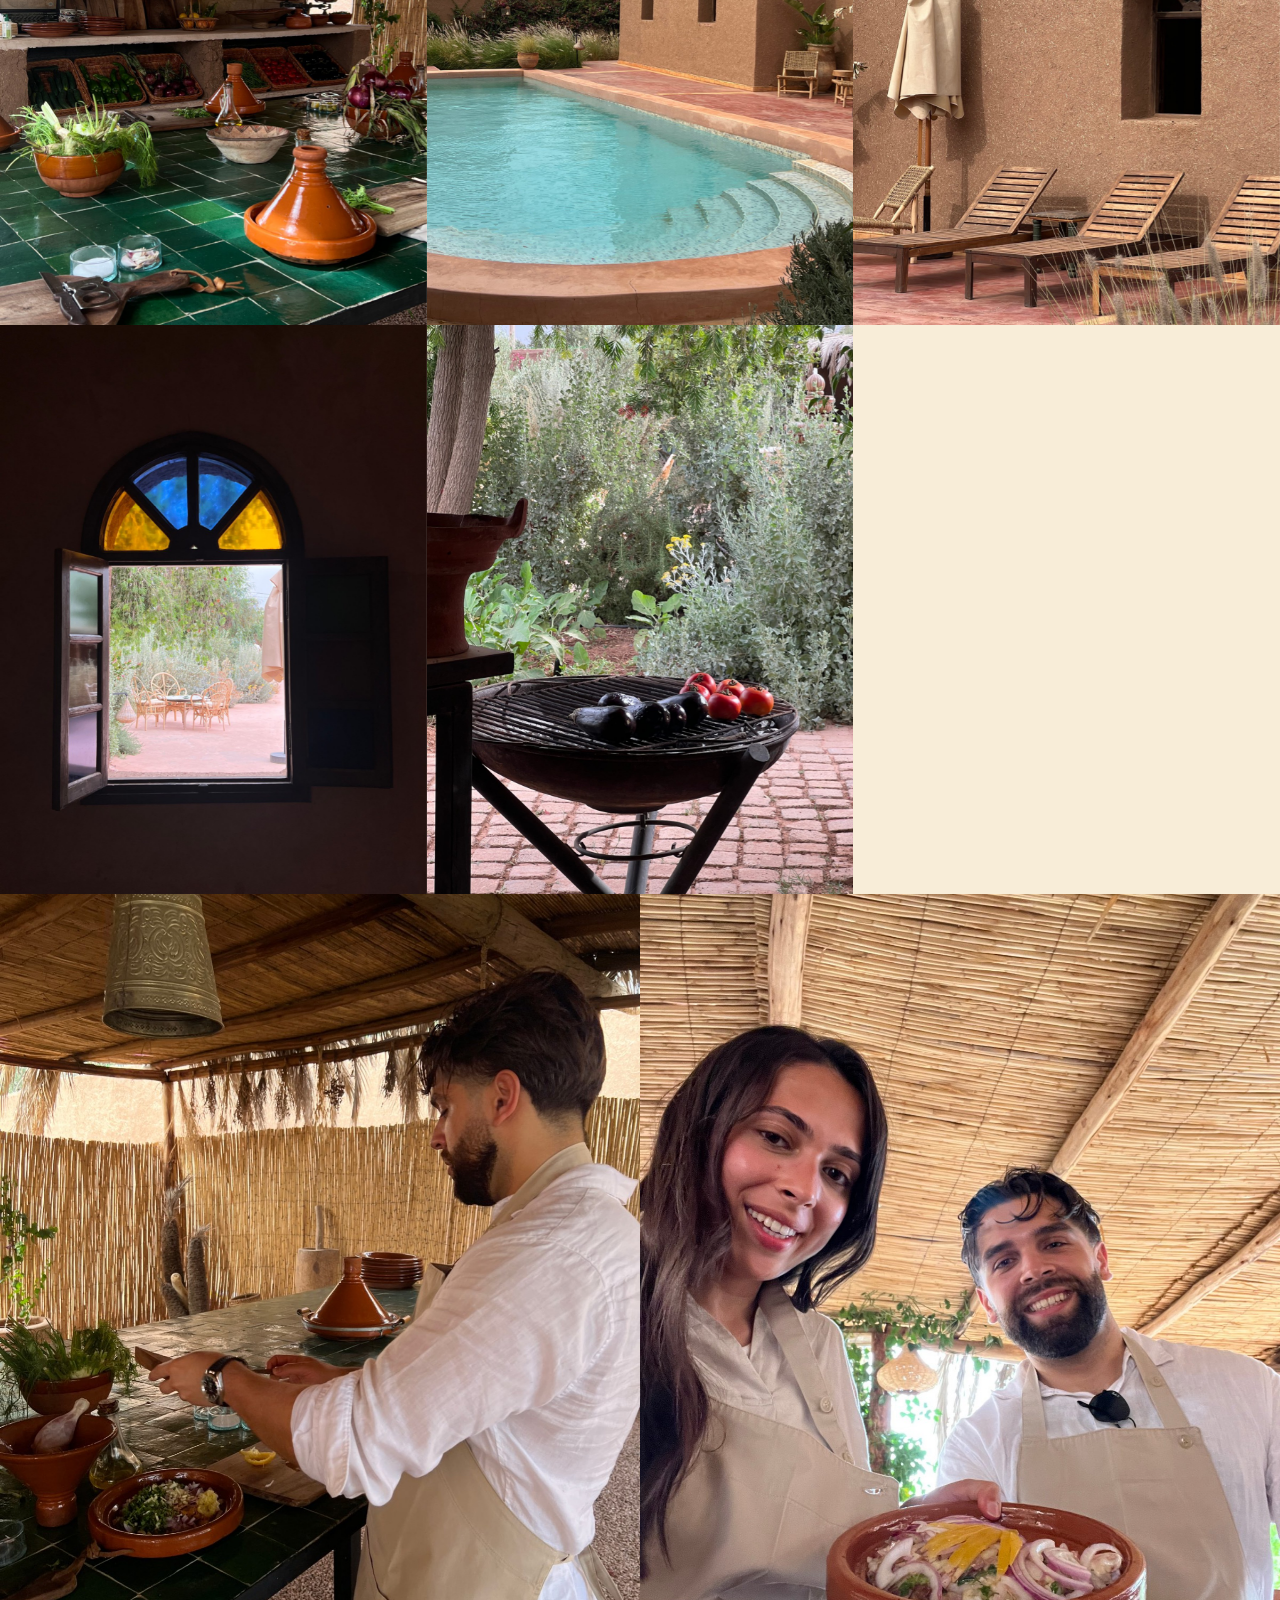
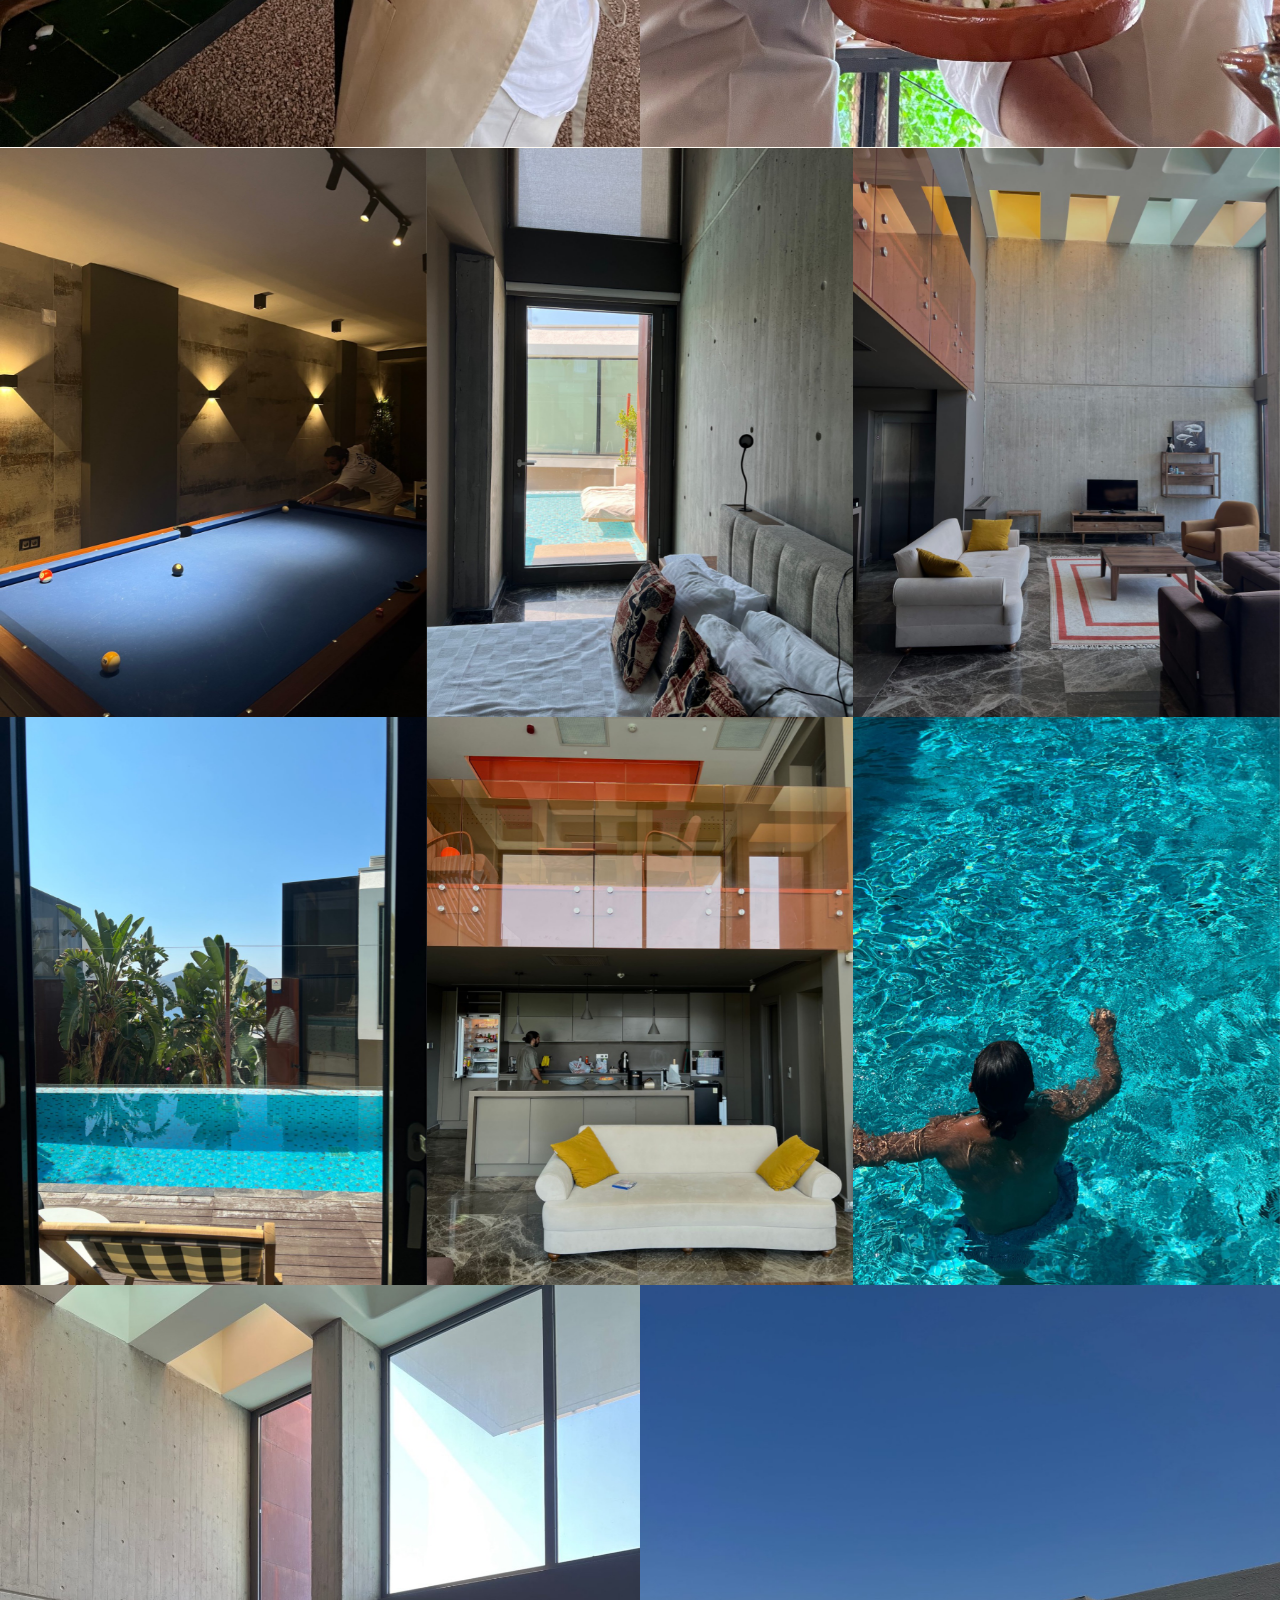
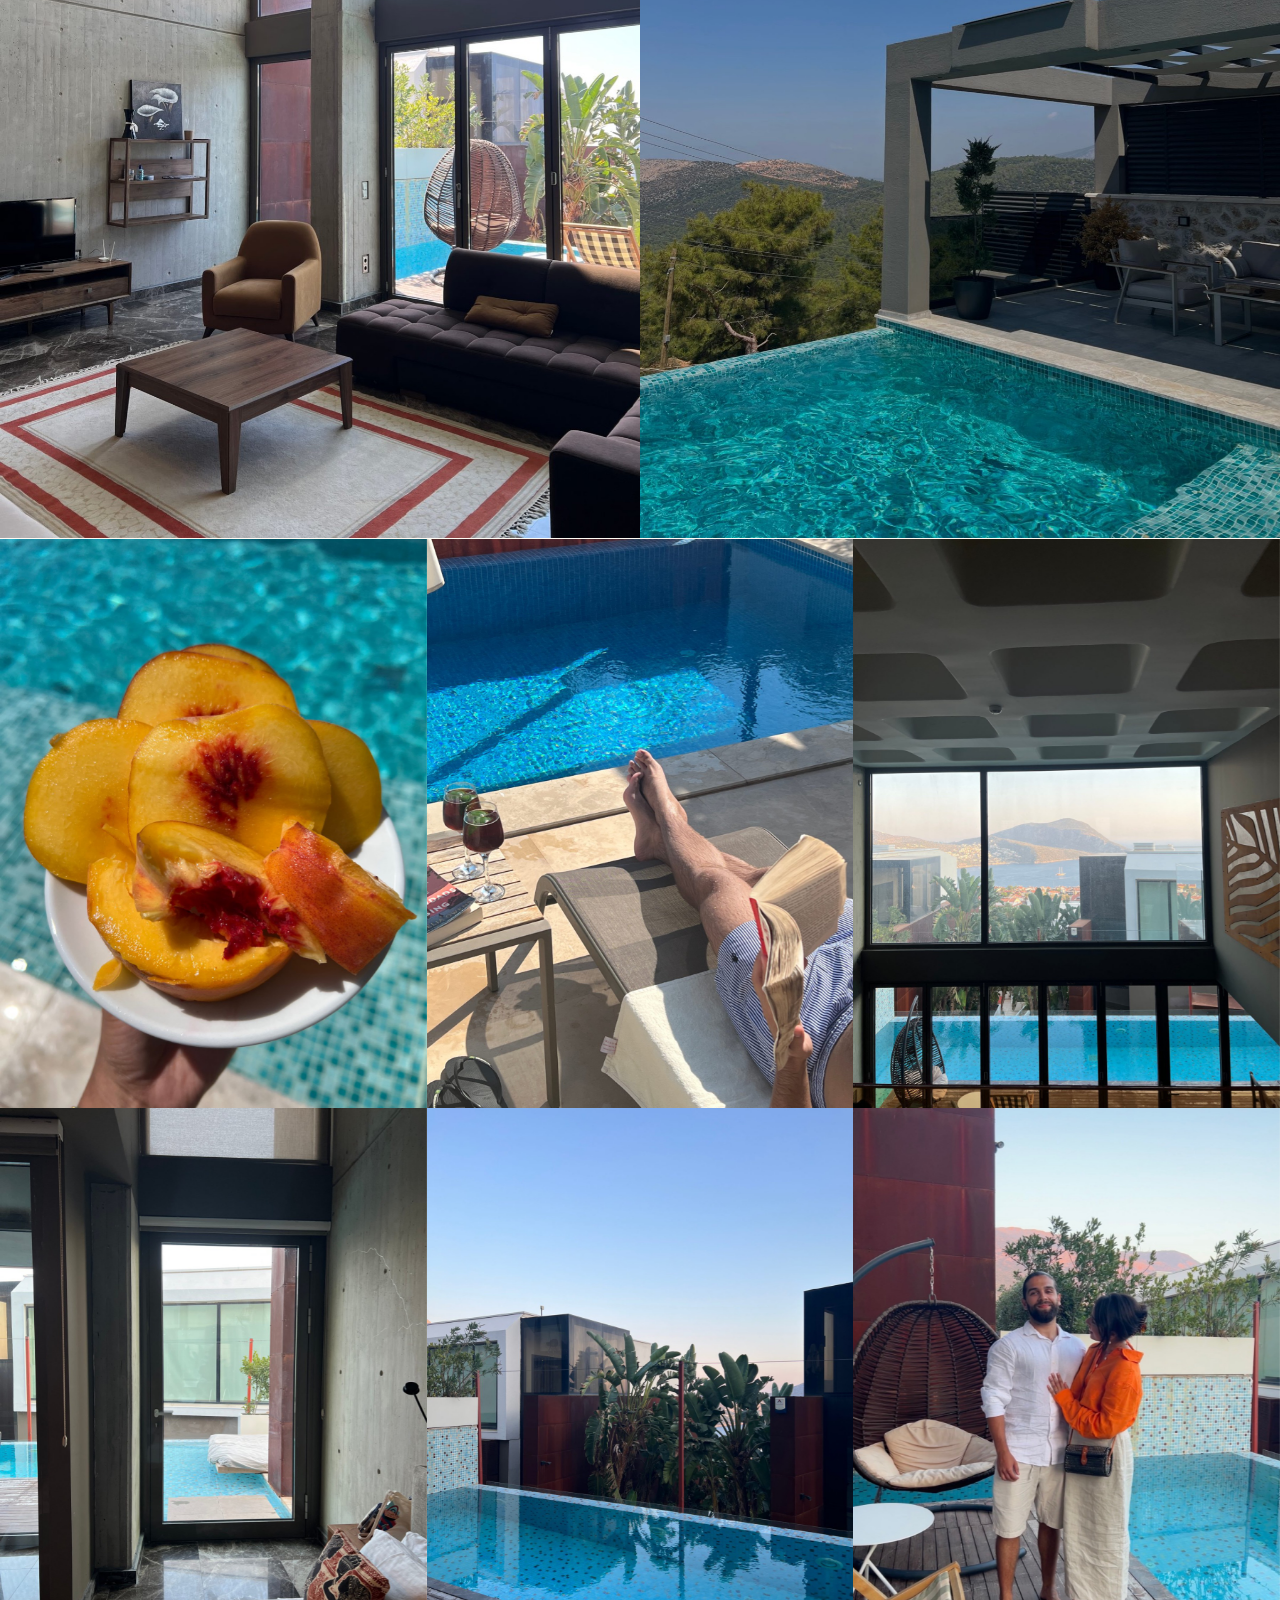
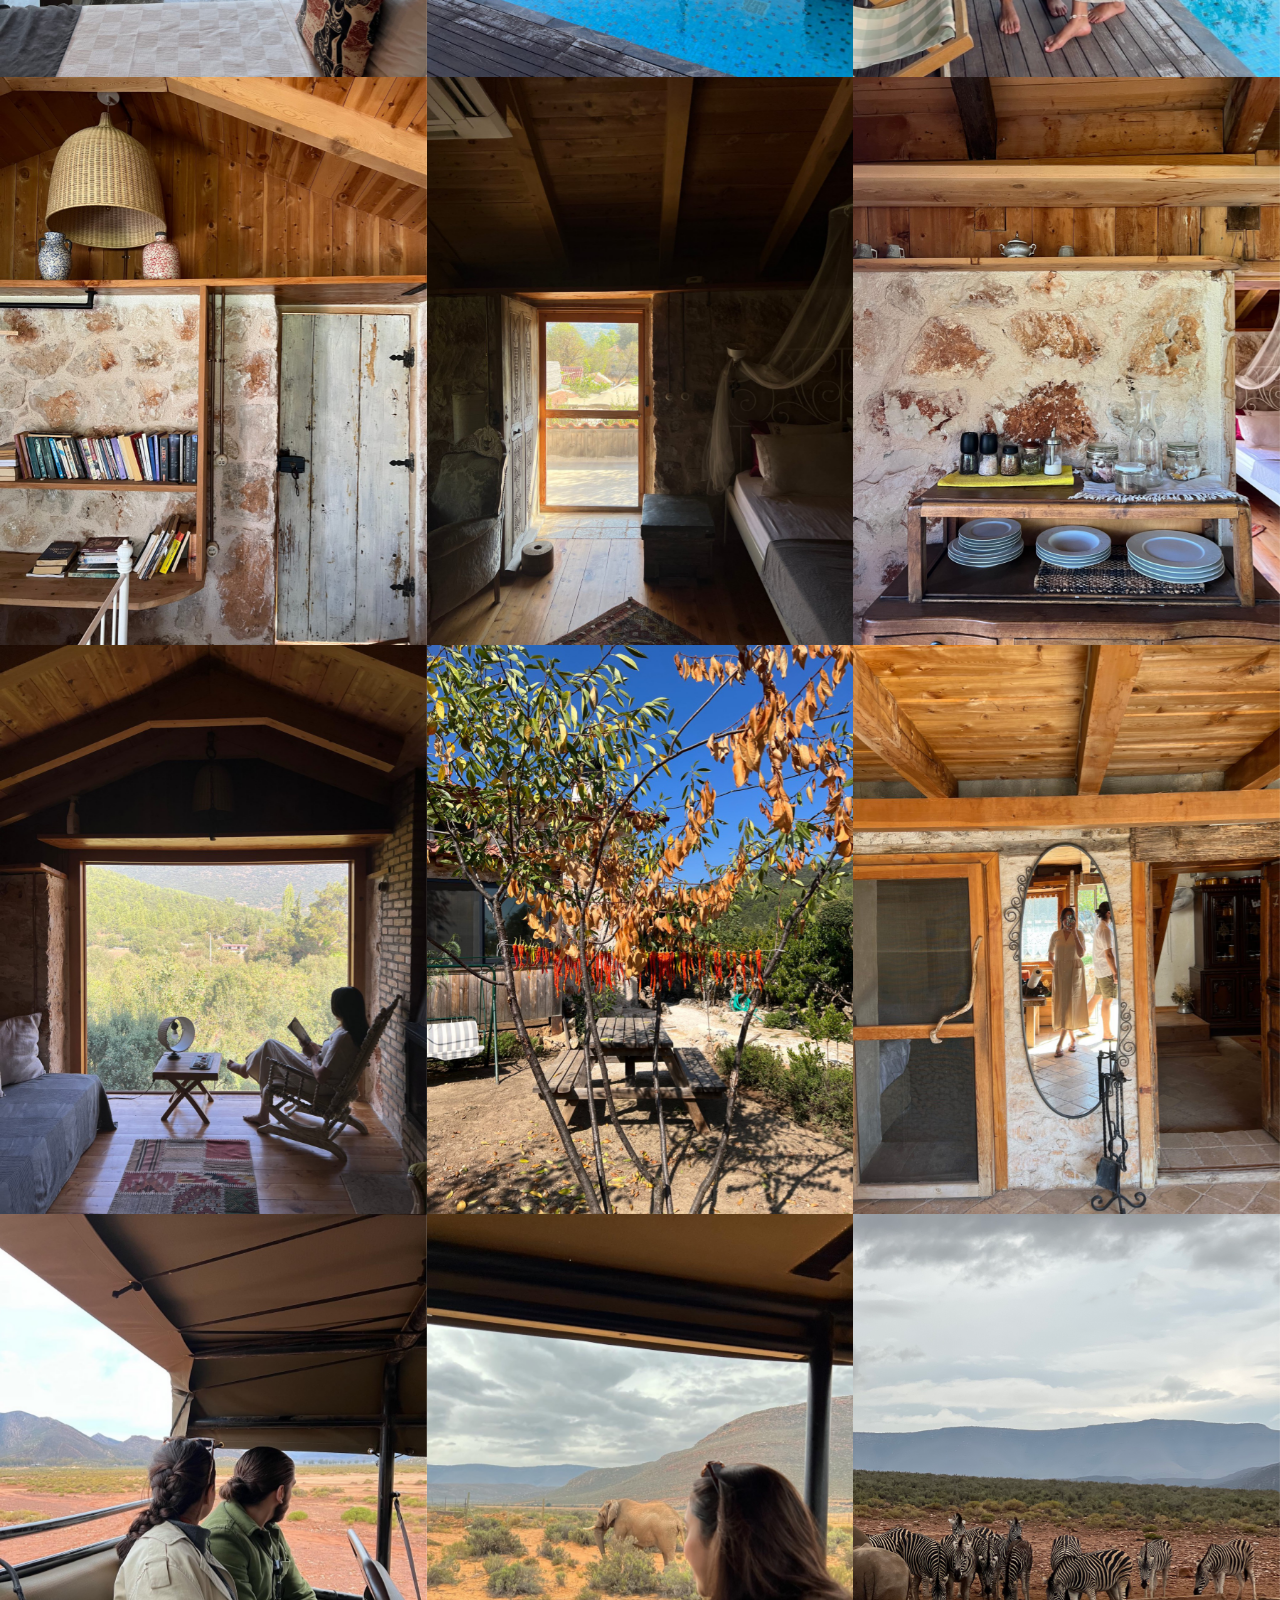
==== commit a1e1648f: "Remove 'in exchange for the room' tagline + drop 4 photos (Foliage, Golden Hour, The Gym, Double Hei" ====
--- a/index.html
+++ b/index.html
@@ -3,7 +3,7 @@
   <head>
     <meta charset="utf-8" />
     <meta name="viewport" content="width=device-width, initial-scale=1, viewport-fit=cover" />
-    <title>stripey sunday — ugc for stays, in exchange for the room</title>
+    <title>stripey sunday — ugc for stays</title>
     <meta
       name="description"
       content="Stripey Sunday is a two-person content studio trading frames for stays. We travel slowly and photograph the places we sleep in — and a few of those properties have been kind enough to host us in exchange for the photos."
@@ -48,7 +48,7 @@
 
       <div class="hero__inner">
         <h1 class="hero__wordmark">stripey sunday</h1>
-        <p class="hero__tag">ugc for hotels, airbnbs &amp; retreats · in exchange for the room</p>
+        <p class="hero__tag">ugc for hotels, airbnbs &amp; retreats</p>
       </div>
     </section>
 
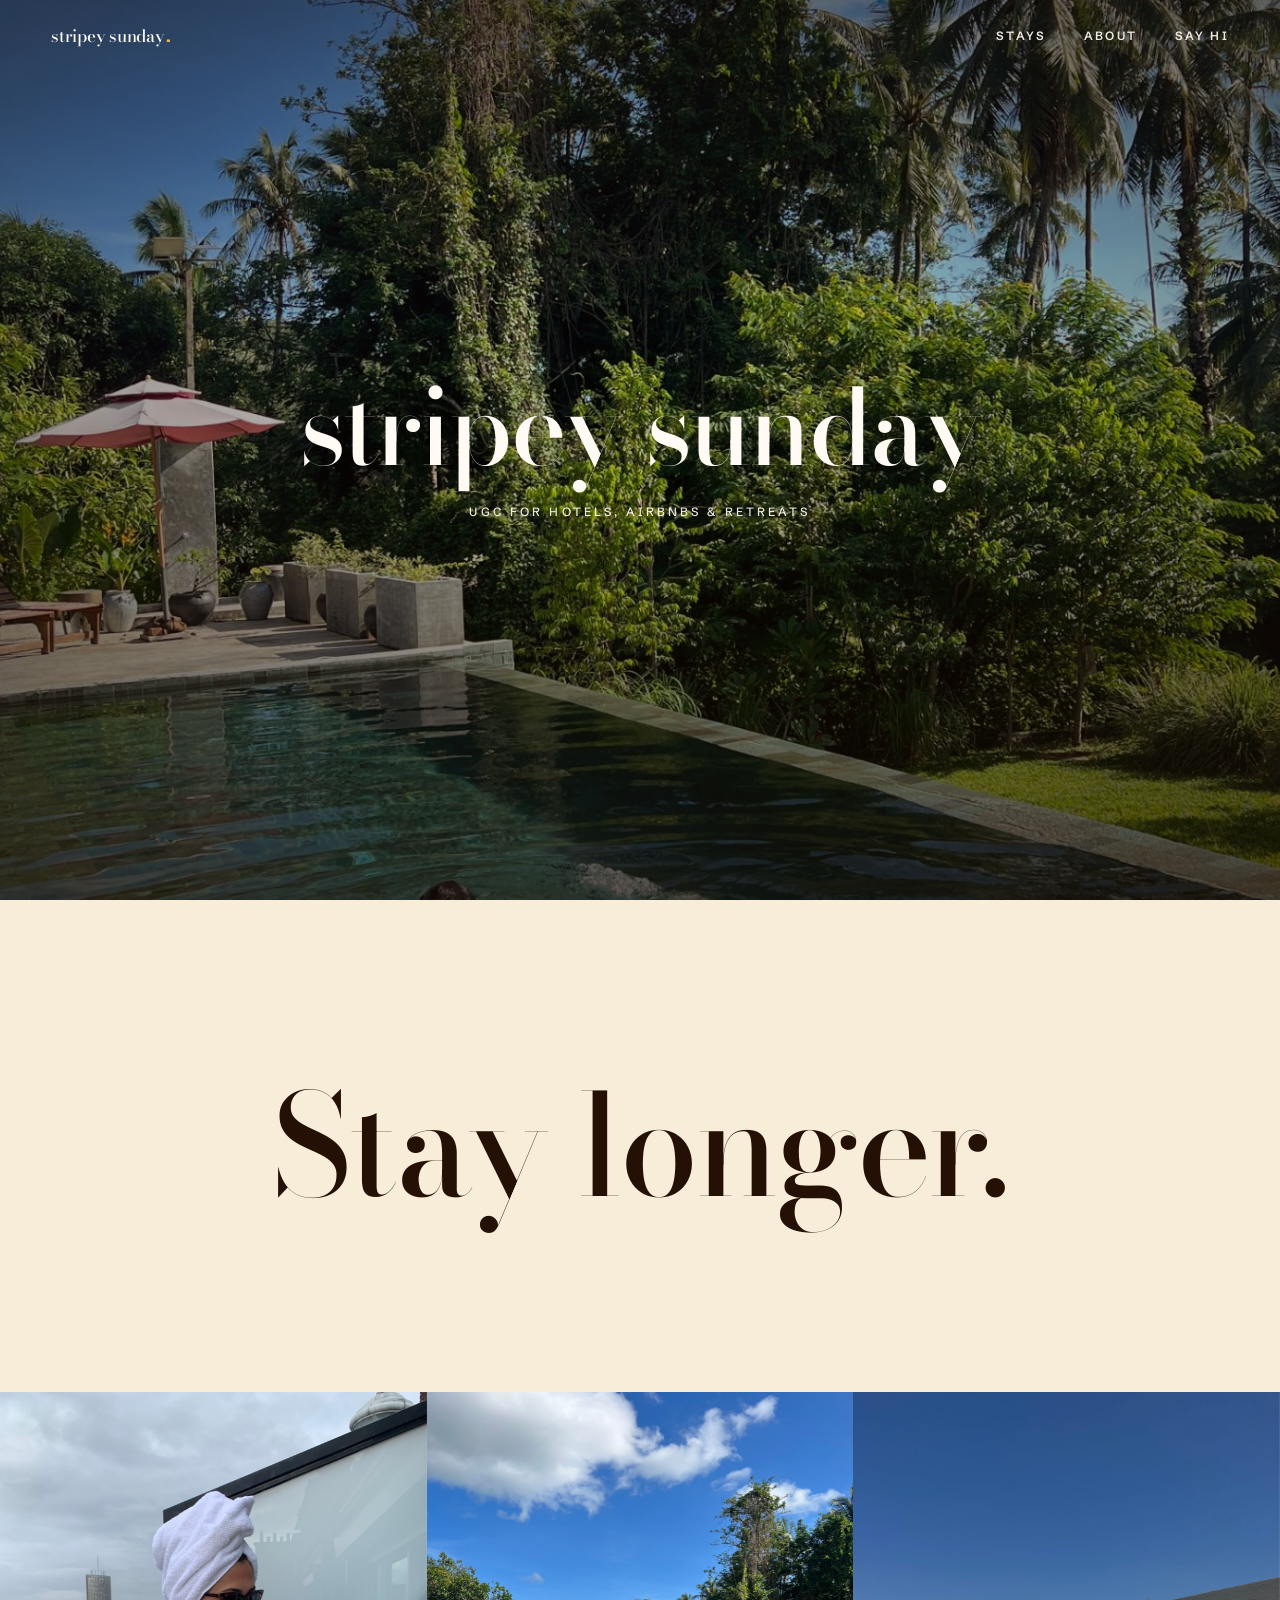
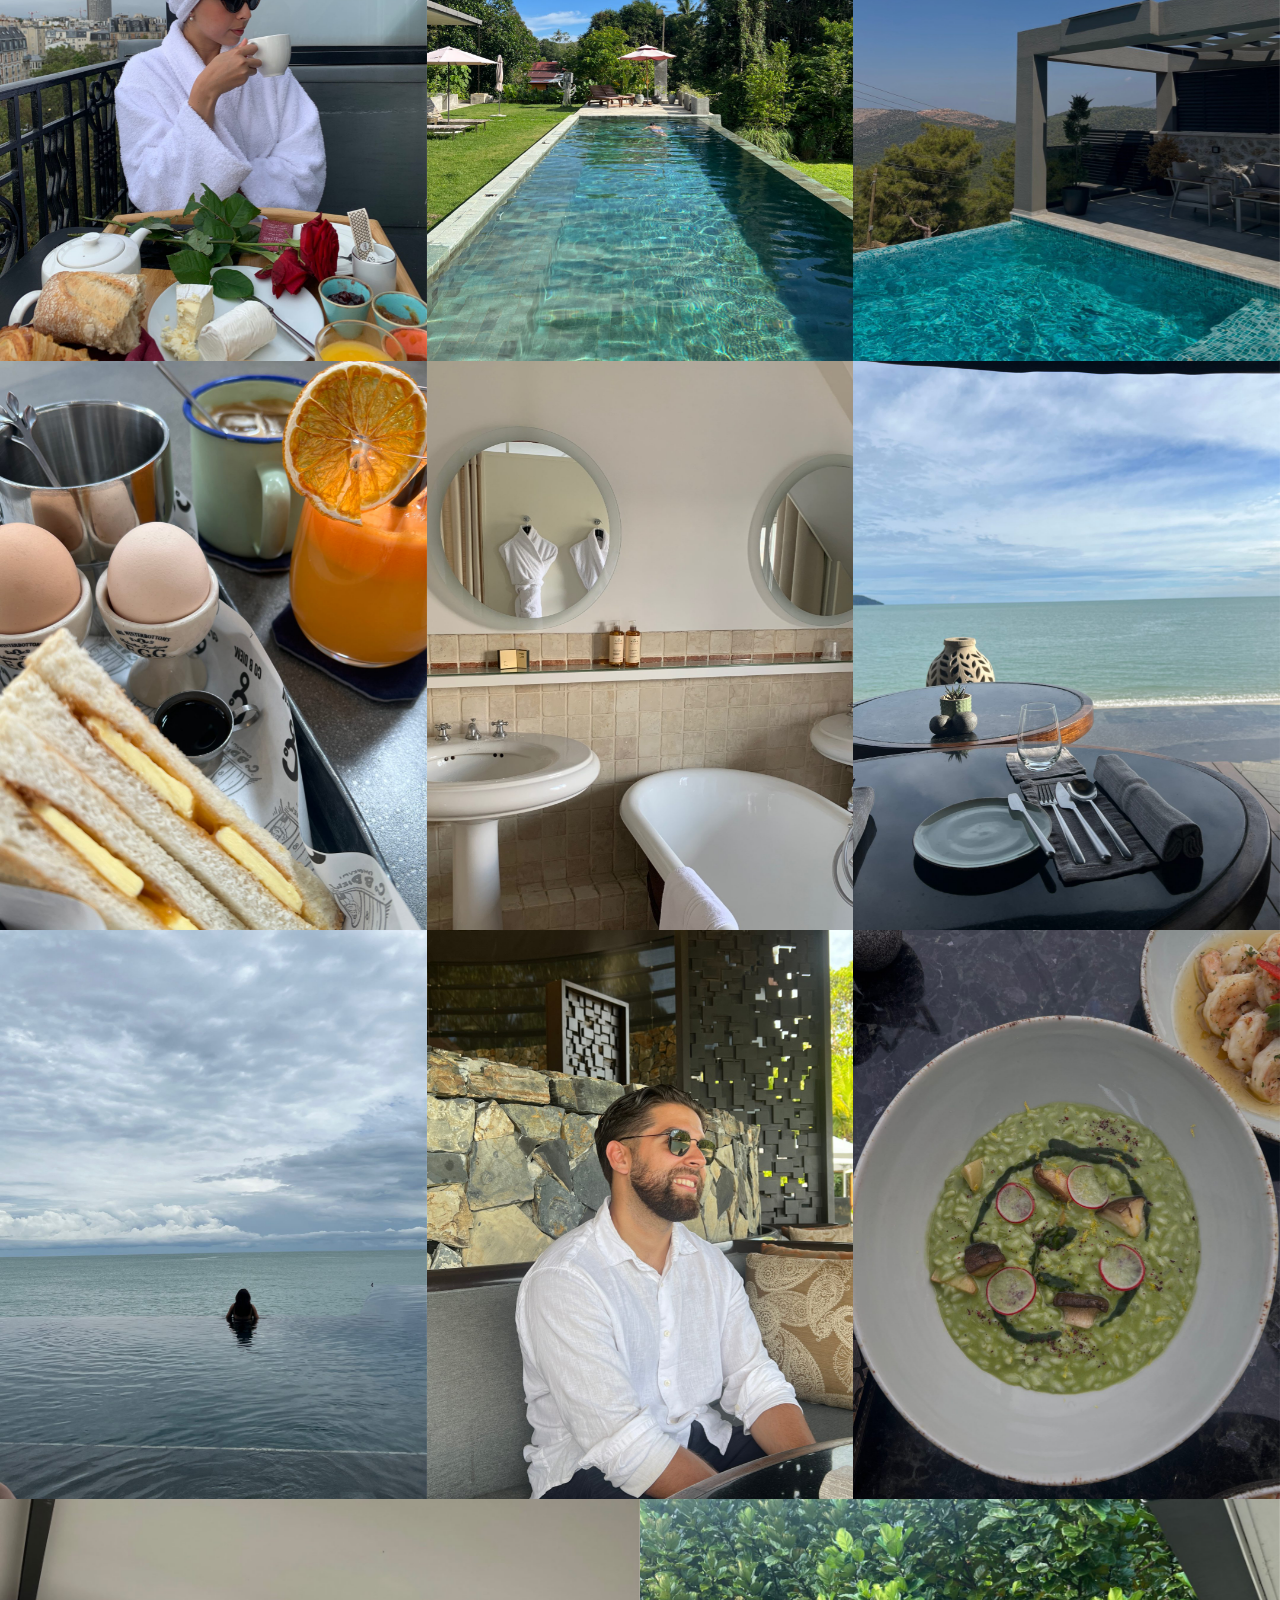
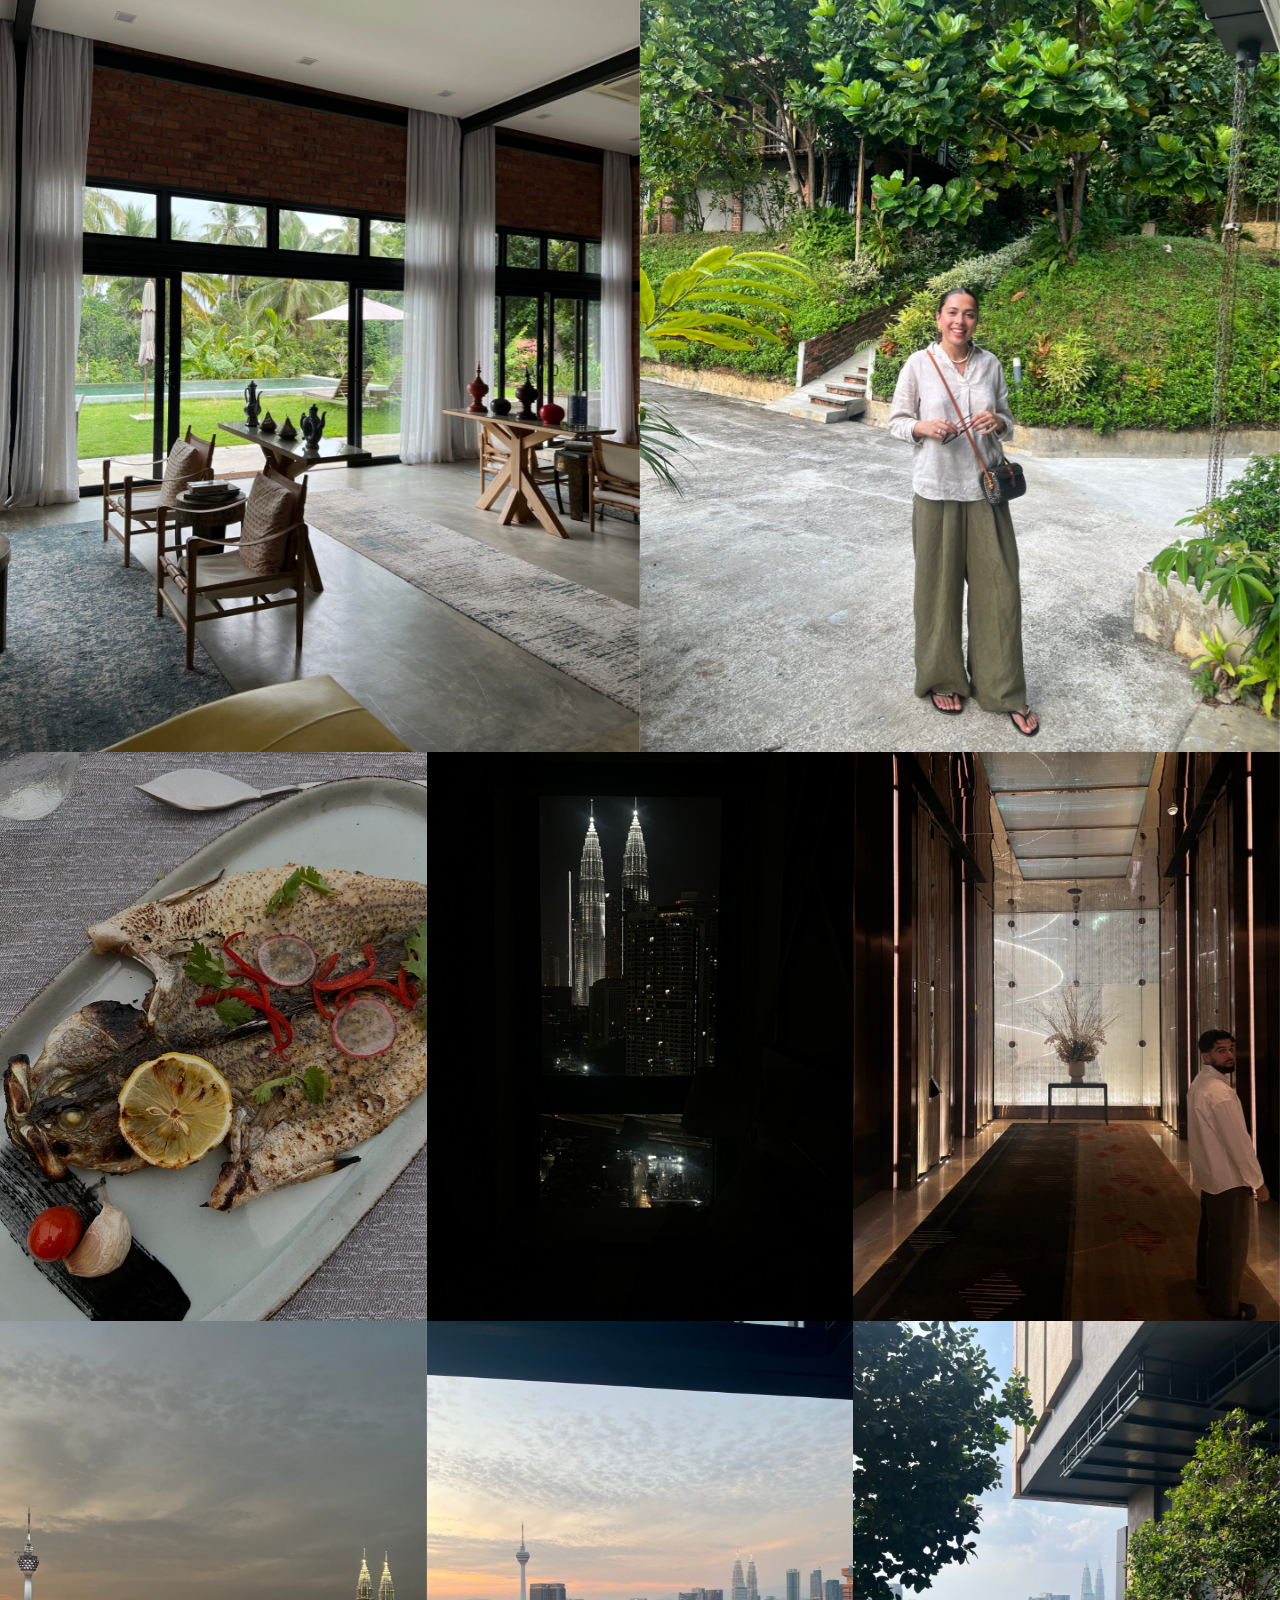
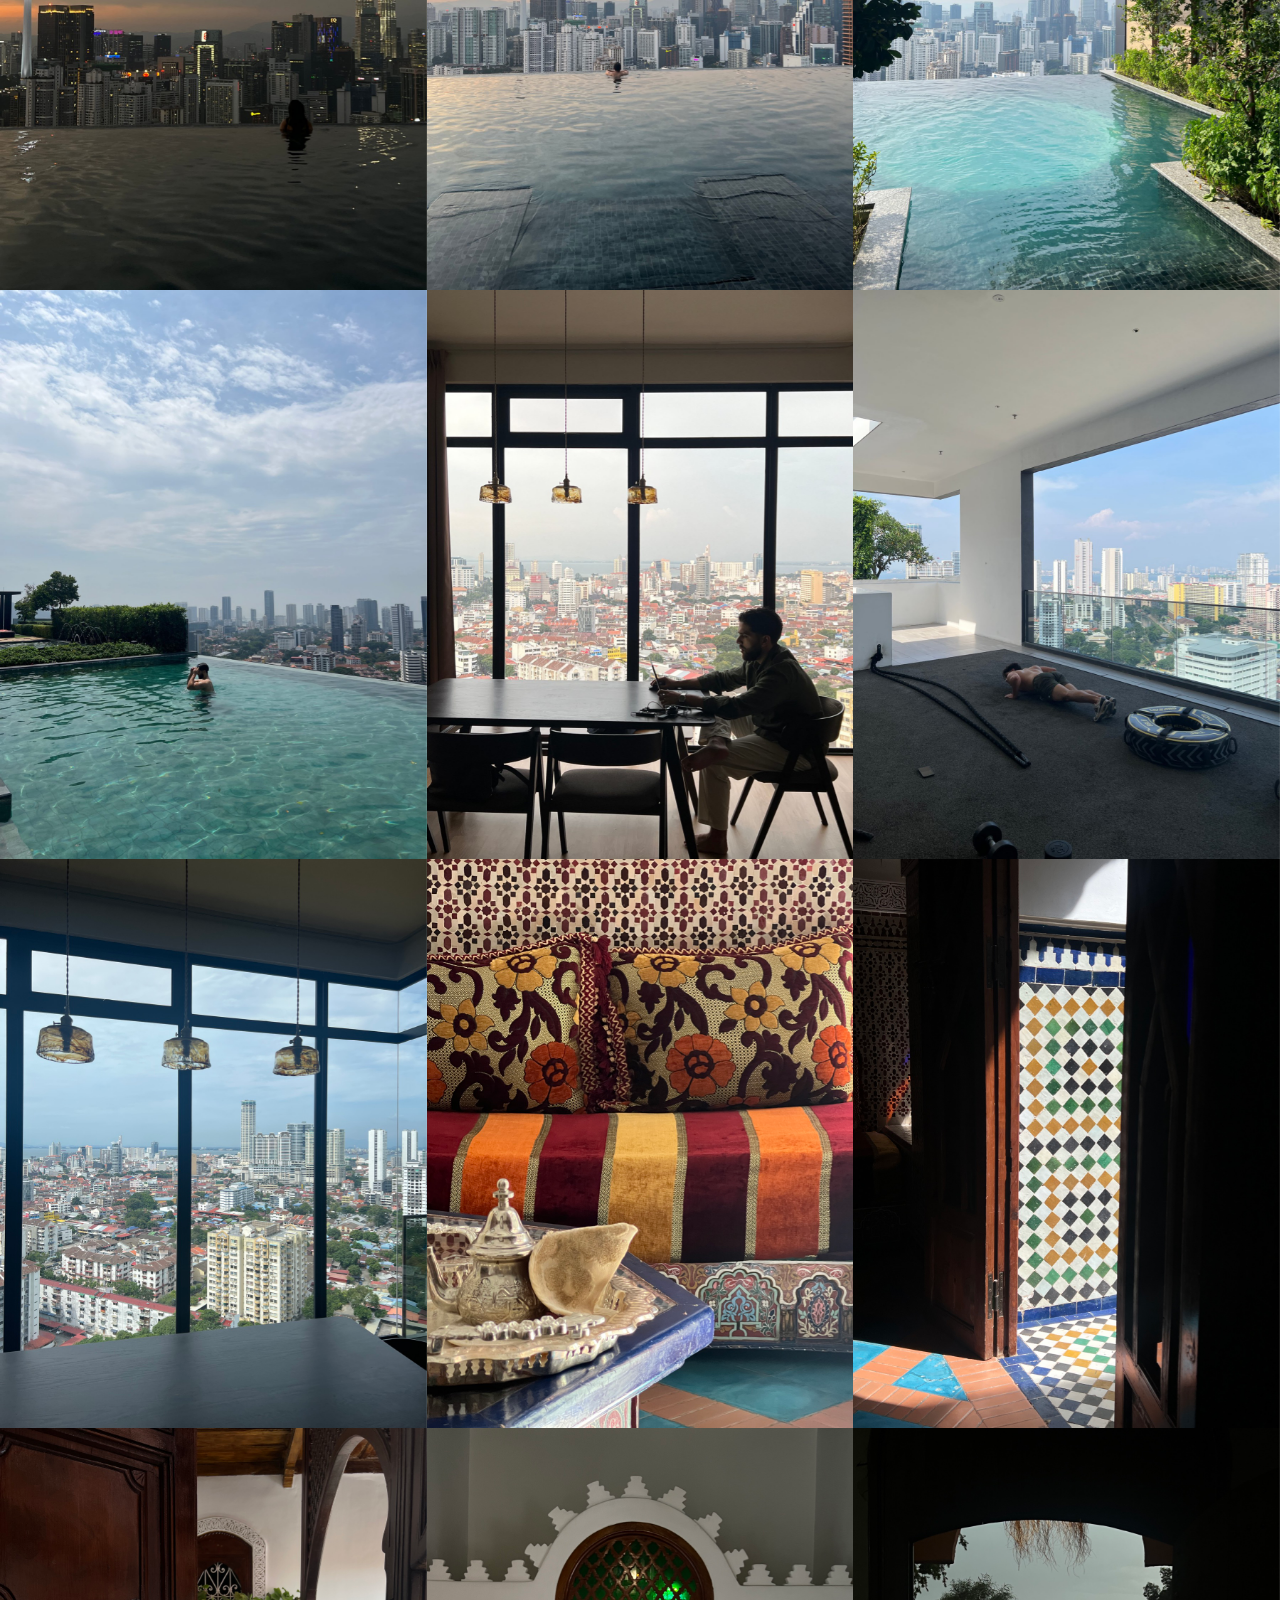
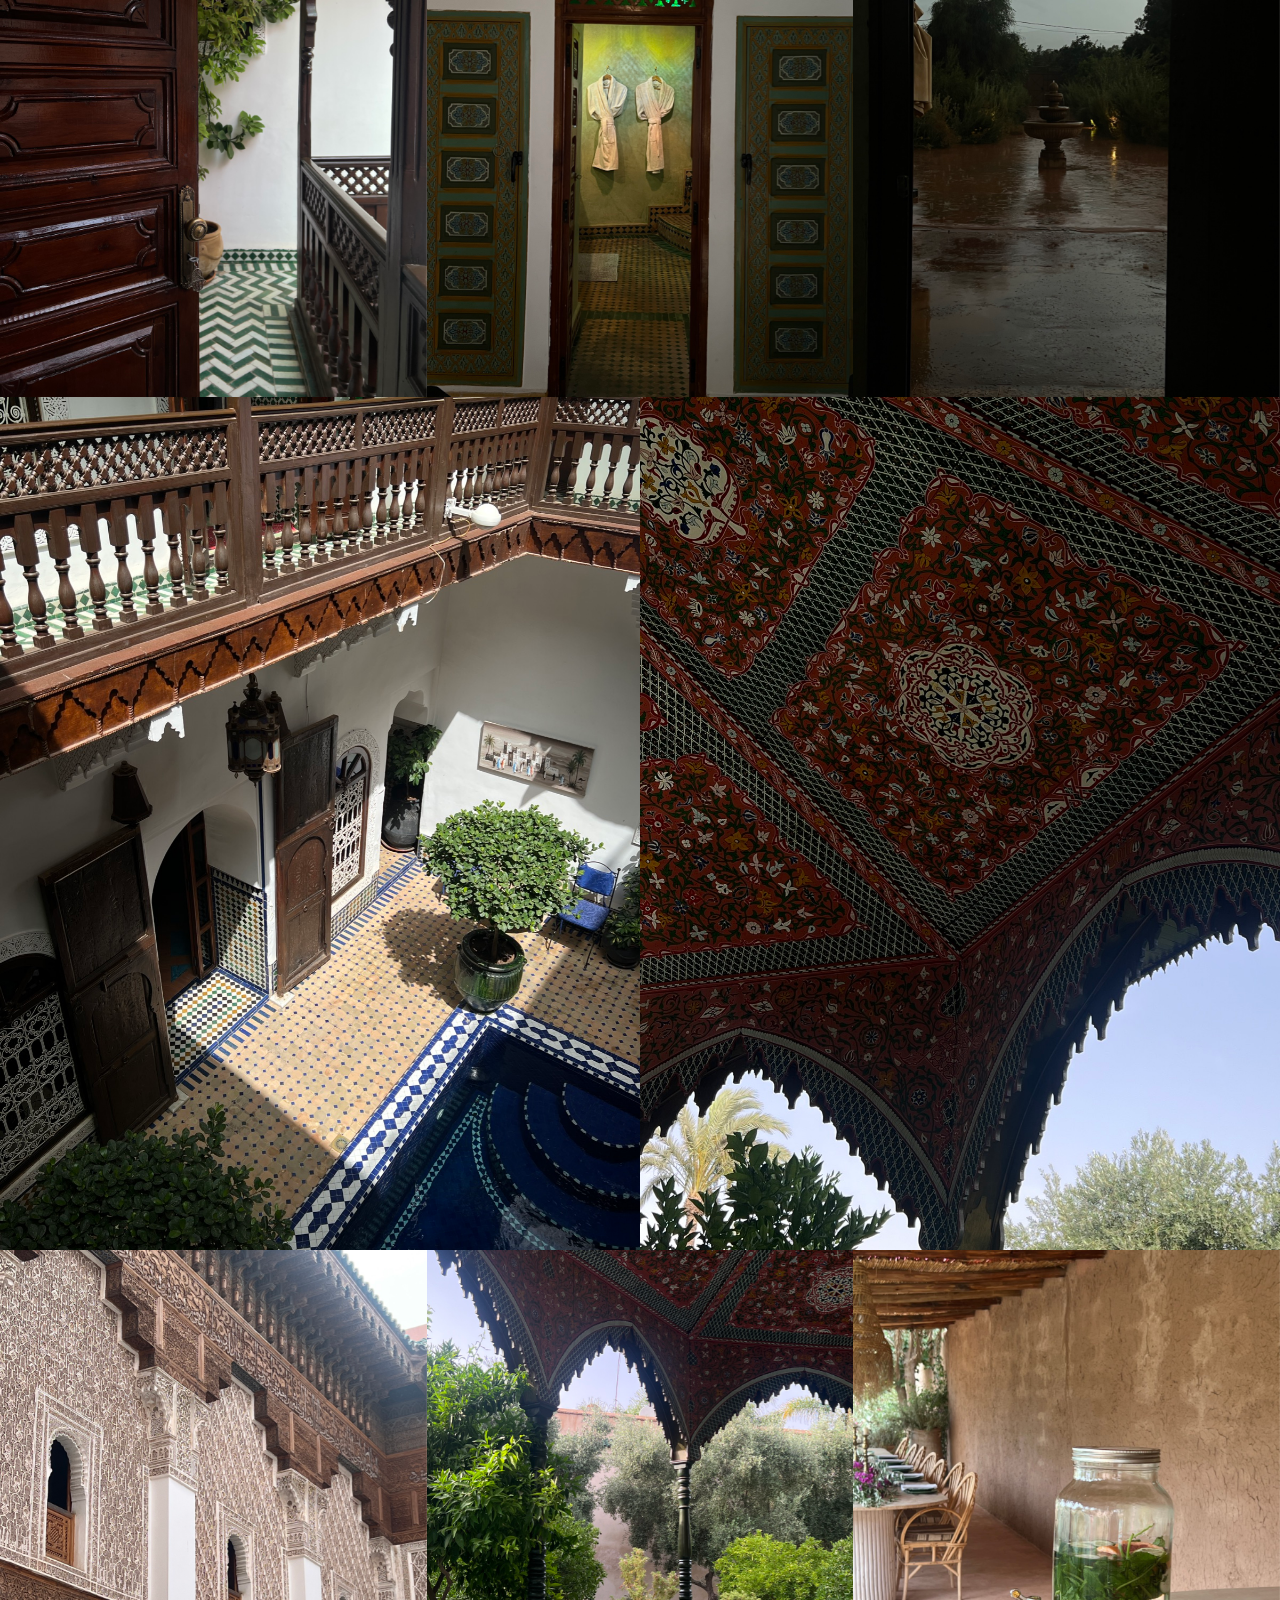
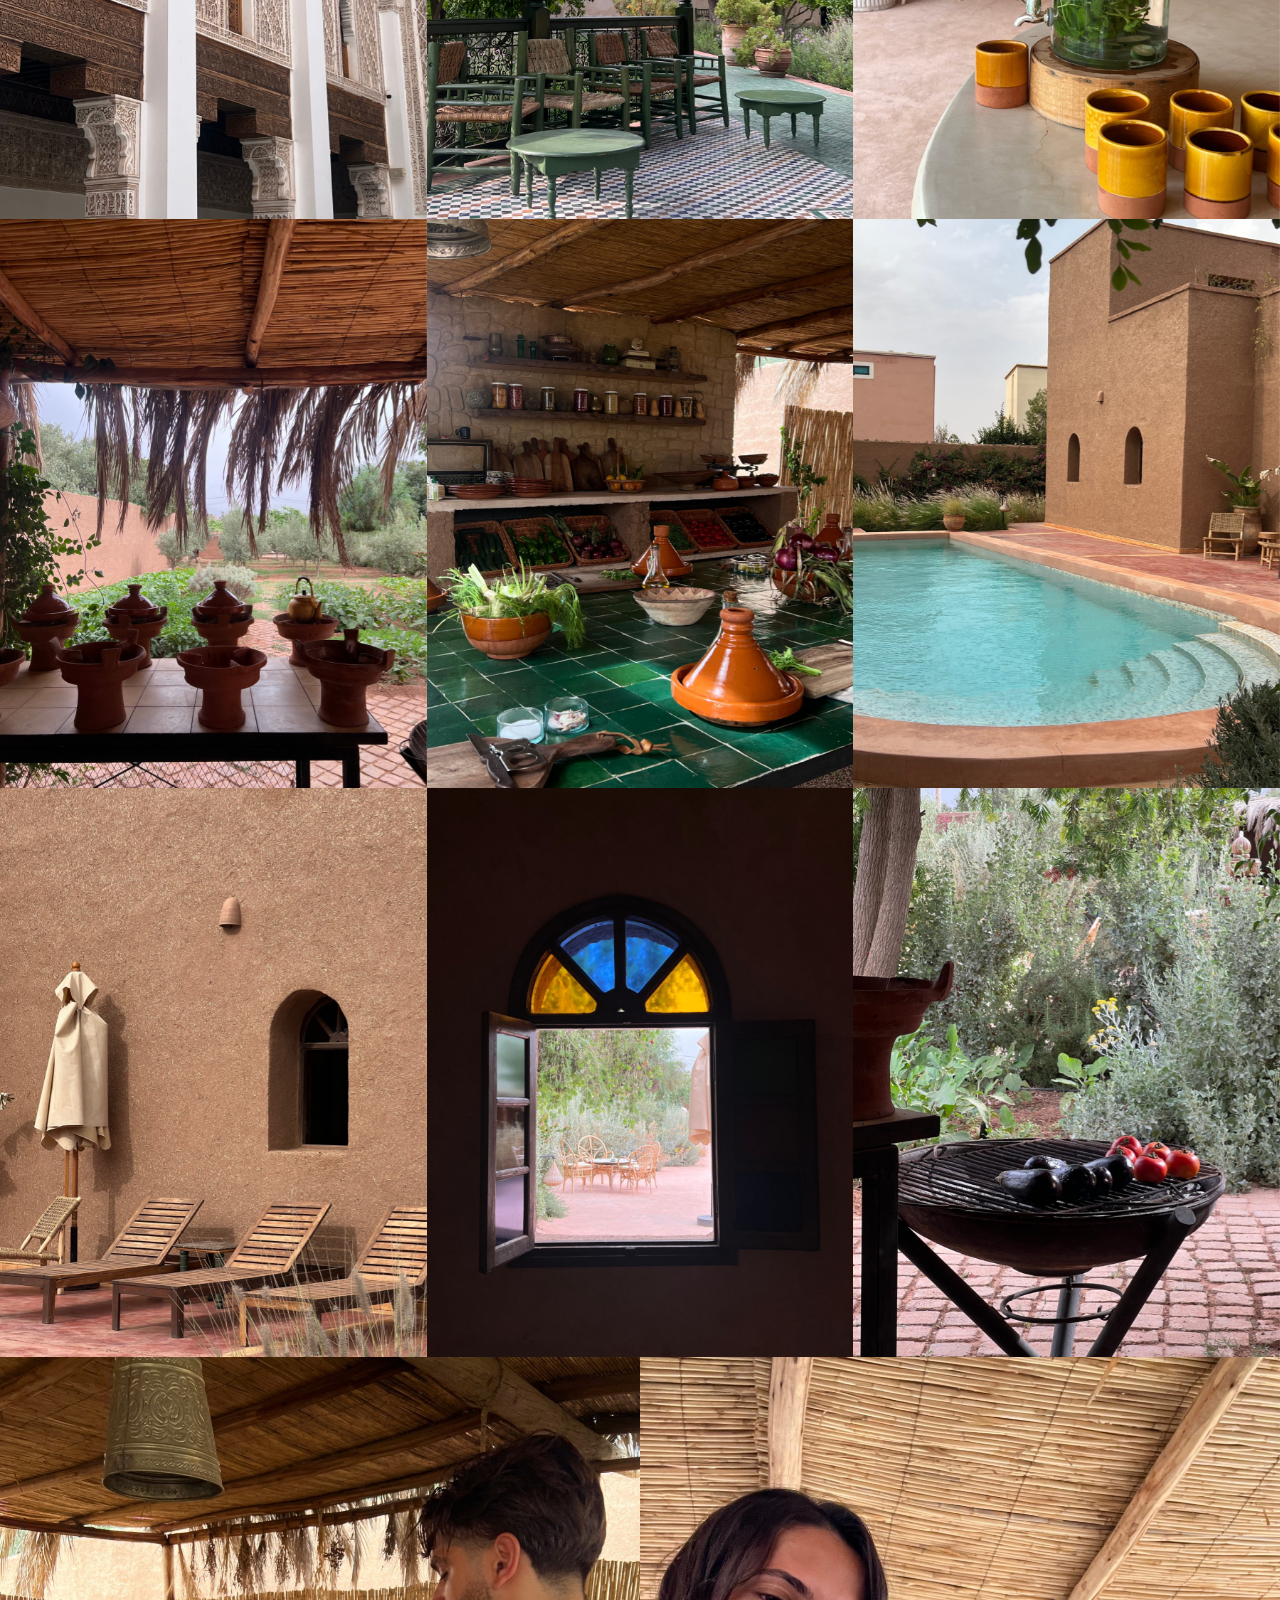
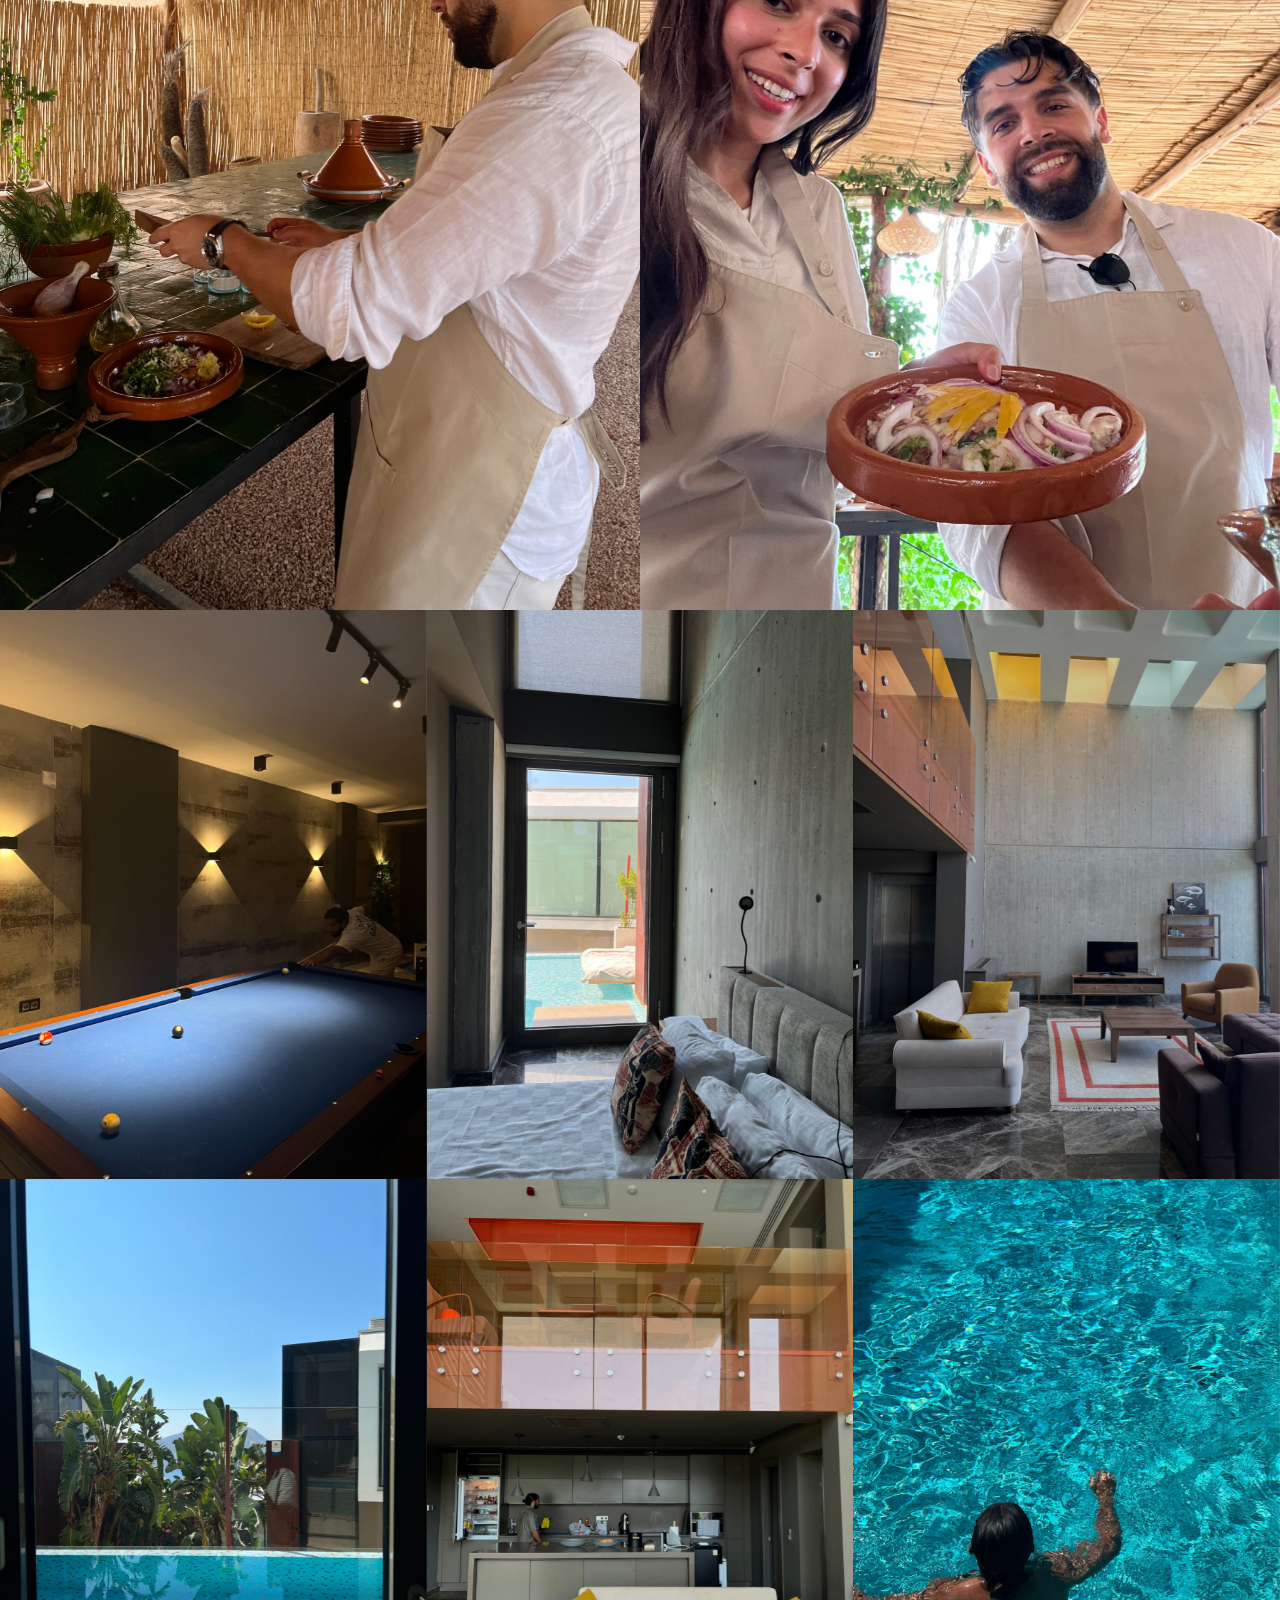
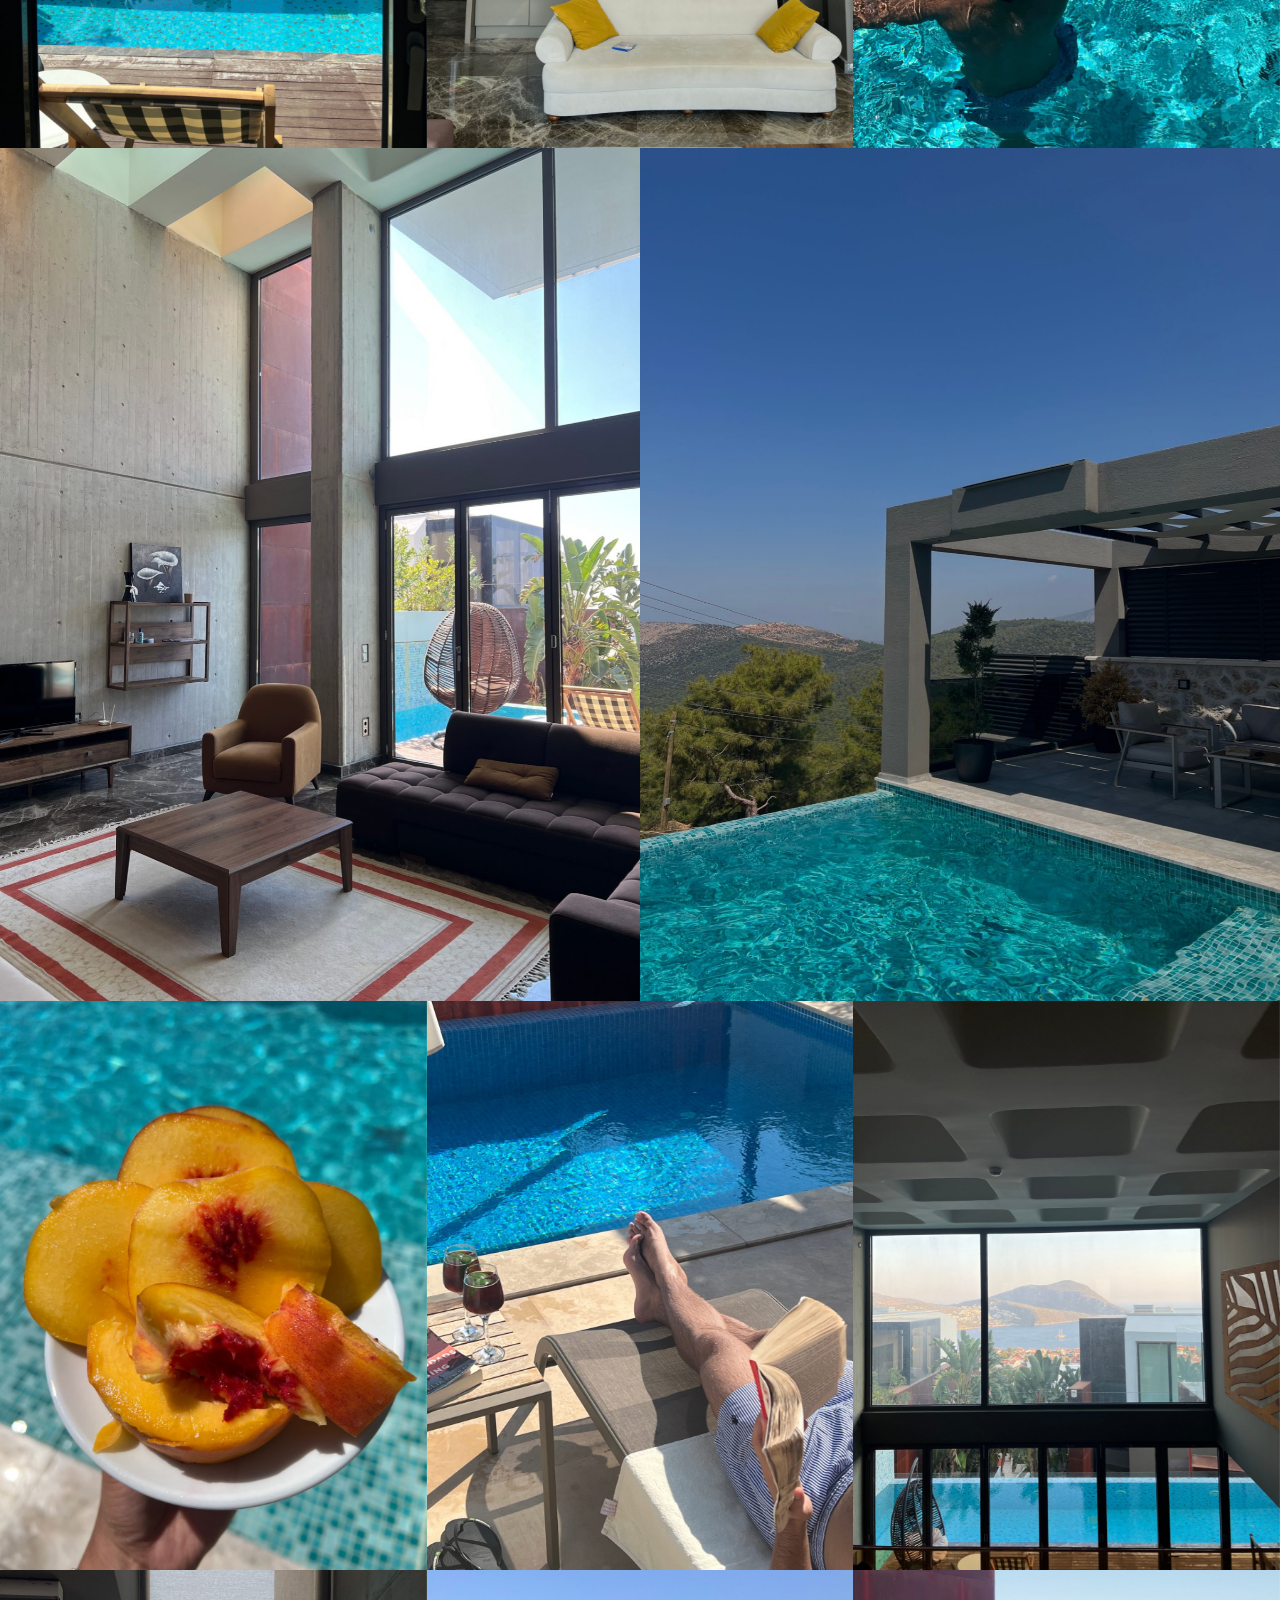
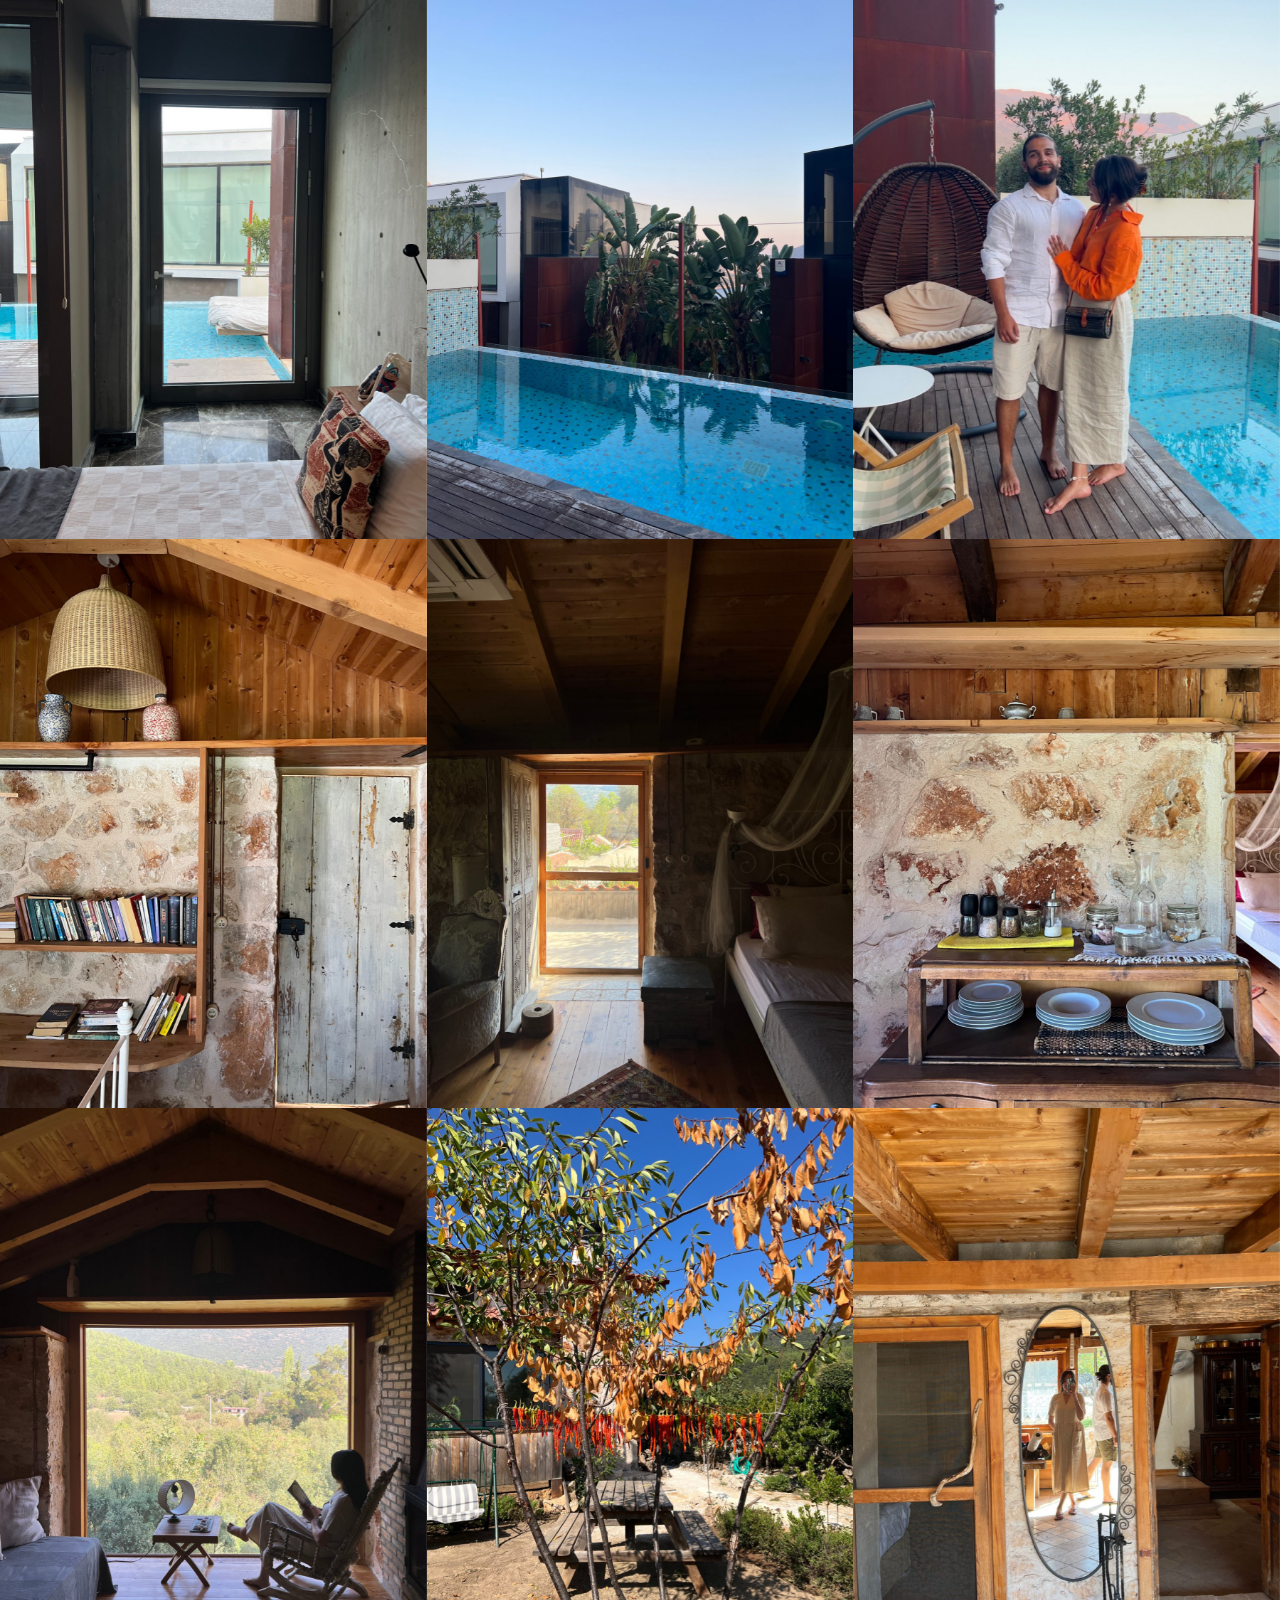
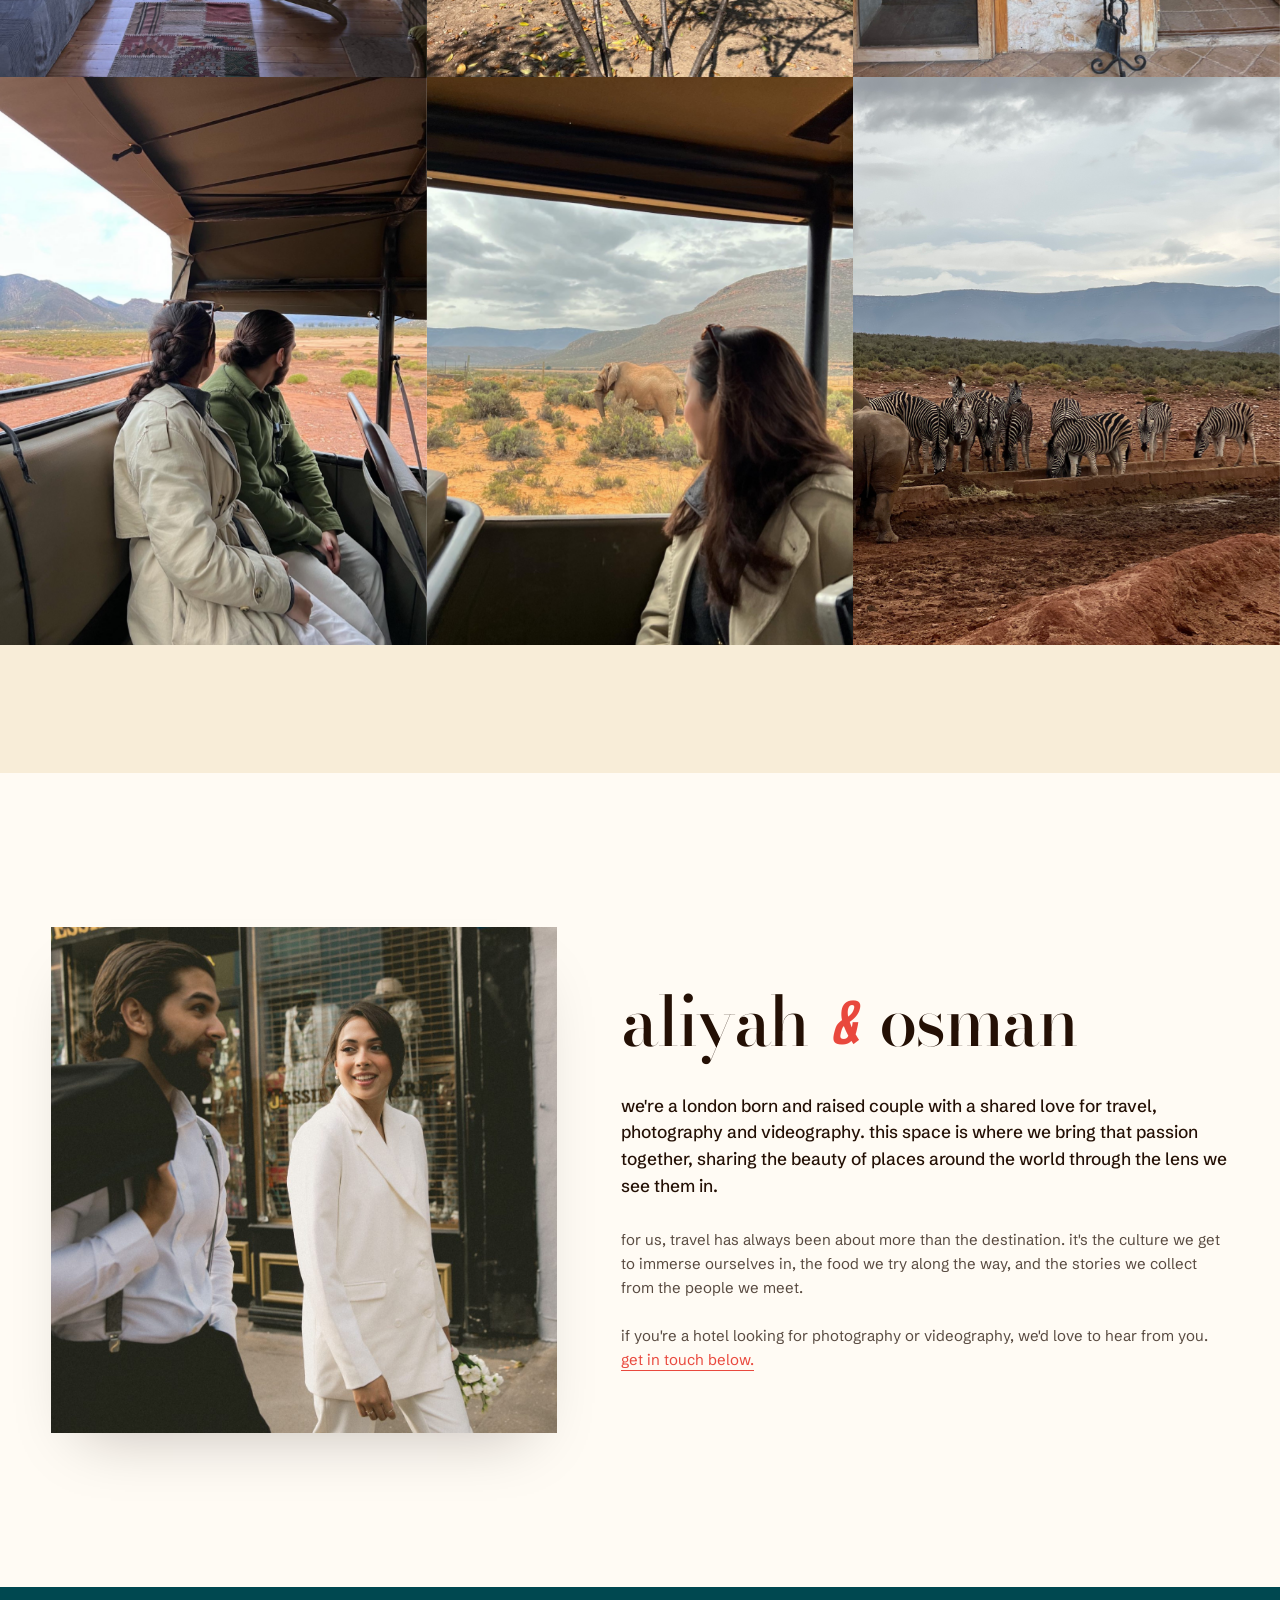
==== commit 010a19fb: "Fix photo grid gaps (move Catch of the Day to clear featured pair), change about image to 1:1 (zoom " ====
--- a/index.html
+++ b/index.html
@@ -27,6 +27,7 @@
       </a>
       <nav class="nav__links" aria-label="Primary">
         <a href="#work">stays</a>
+        <a href="#about">about</a>
         <a href="#contact">say hi</a>
       </nav>
     </header>
@@ -64,6 +65,32 @@
       <div class="grid" id="grid"><!-- populated by script.js from window.STRIPEY_PHOTOS --></div>
     </section>
 
+    <!-- ─── About — aliyah & osman ─── -->
+    <section class="about" id="about">
+      <div class="about__inner">
+        <figure class="about__media">
+          <img
+            src="mockups/images/about-couple.jpg"
+            alt="Aliyah and Osman walking through a London street"
+            loading="lazy"
+            decoding="async"
+          />
+        </figure>
+        <div class="about__body">
+          <p class="about__kicker">aliyah <span class="amp">&amp;</span> osman</p>
+          <p class="about__lede">
+            we're a london born and raised couple with a shared love for travel, photography and videography. this space is where we bring that passion together, sharing the beauty of places around the world through the lens we see them in.
+          </p>
+          <p class="about__para">
+            for us, travel has always been about more than the destination. it's the culture we get to immerse ourselves in, the food we try along the way, and the stories we collect from the people we meet.
+          </p>
+          <p class="about__para">
+            if you're a hotel looking for photography or videography, we'd love to hear from you. <a href="#contact" class="about__cta">get in touch below.</a>
+          </p>
+        </div>
+      </div>
+    </section>
+
     <!-- ─── Contact — the deep teal counterpoint ─── -->
     <section class="contact" id="contact">
       <div class="contact__inner">
--- a/styles.css
+++ b/styles.css
@@ -329,6 +329,93 @@
   opacity: 0.88;
 }
 
+/* ─── About — aliyah & osman ─── */
+.about {
+  background: var(--cream);
+  padding: clamp(80px, 12vw, 160px) var(--gutter);
+}
+
+.about__inner {
+  max-width: var(--max, 1200px);
+  margin: 0 auto;
+  display: grid;
+  grid-template-columns: 5fr 6fr;
+  gap: clamp(32px, 5vw, 72px);
+  align-items: center;
+}
+
+.about__media {
+  margin: 0;
+  position: relative;
+  aspect-ratio: 1 / 1;
+  overflow: hidden;
+  background: var(--paper);
+  box-shadow: 0 30px 60px -30px rgba(20, 8, 0, 0.25);
+}
+
+.about__media img {
+  width: 100%;
+  height: 100%;
+  object-fit: cover;
+  object-position: center 30%;
+  transition: transform 1400ms var(--ease-quint);
+}
+
+.about__media:hover img {
+  transform: scale(1.03);
+}
+
+.about__kicker {
+  margin: 0 0 clamp(24px, 3vw, 40px);
+  font-family: var(--brand);
+  font-weight: 500;
+  font-size: clamp(40px, 5.4vw, 72px);
+  line-height: 0.95;
+  letter-spacing: -0.02em;
+  color: var(--ink);
+}
+
+.about__kicker .amp {
+  color: var(--coral);
+  font-family: var(--display);
+  font-weight: 800;
+  font-style: italic;
+  font-size: 0.78em;
+  margin: 0 0.08em;
+  vertical-align: 0.02em;
+}
+
+.about__lede {
+  margin: 0 0 clamp(20px, 2.4vw, 28px);
+  font-size: clamp(16px, 1.35vw, 19px);
+  line-height: 1.55;
+  color: var(--ink);
+  font-weight: 500;
+}
+
+.about__para {
+  margin: 0 0 clamp(16px, 2vw, 24px);
+  font-size: clamp(15px, 1.15vw, 17px);
+  line-height: 1.6;
+  color: var(--ink-2);
+}
+
+.about__para:last-child {
+  margin-bottom: 0;
+}
+
+.about__cta {
+  color: var(--coral);
+  border-bottom: 1px solid currentColor;
+  padding-bottom: 1px;
+  transition: color 200ms var(--ease-out), border-color 200ms var(--ease-out);
+}
+
+.about__cta:hover {
+  color: var(--ink);
+  border-bottom-color: var(--ink);
+}
+
 /* ─── Contact — the deep teal counterpoint ─── */
 .contact {
   background: var(--teal);
@@ -443,6 +530,18 @@
   .contact { padding: 80px 20px; }
 
   .foot__inner { flex-direction: column; gap: 6px; text-align: center; }
+}
+
+@media (max-width: 800px) {
+  .about__inner {
+    grid-template-columns: 1fr;
+    gap: clamp(28px, 6vw, 48px);
+  }
+  .about__media {
+    aspect-ratio: 4 / 5;
+    max-width: 520px;
+    margin: 0 auto;
+  }
 }
 
 /* ─── Reduced motion ─── */
